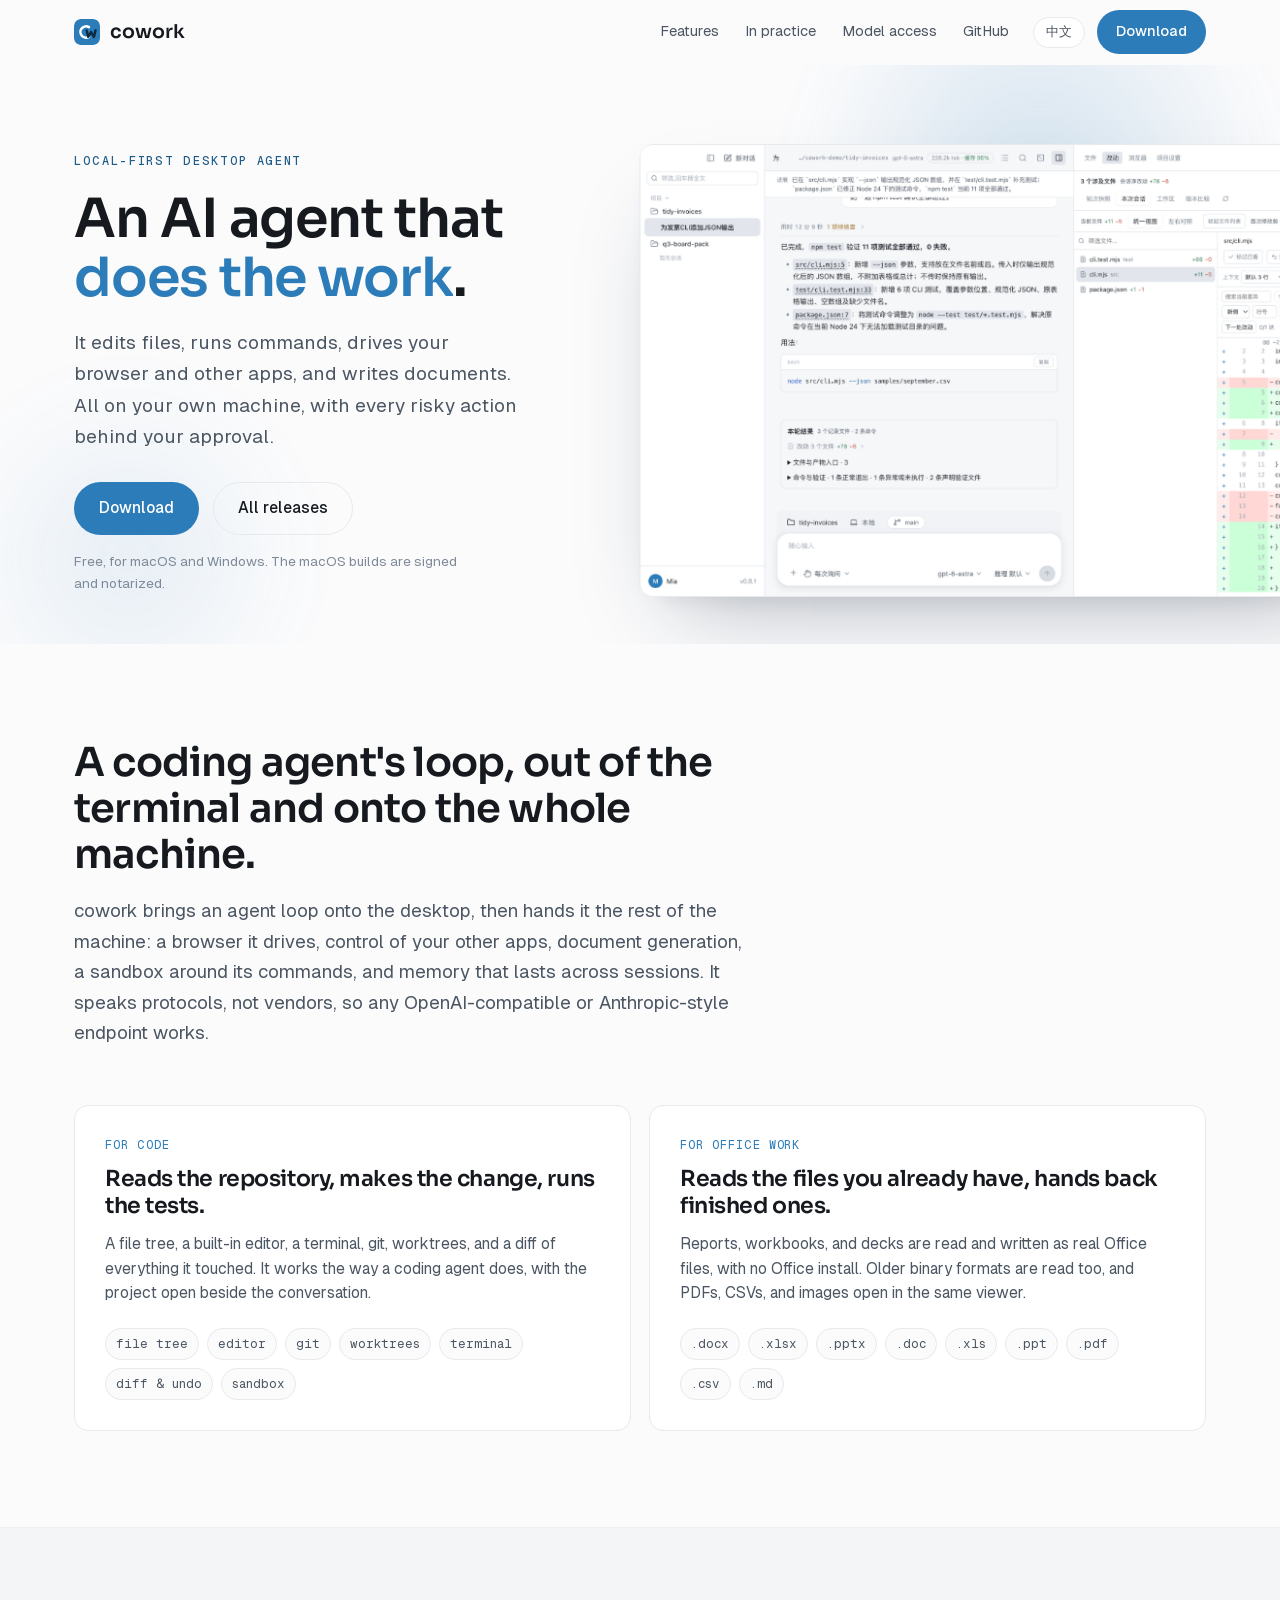
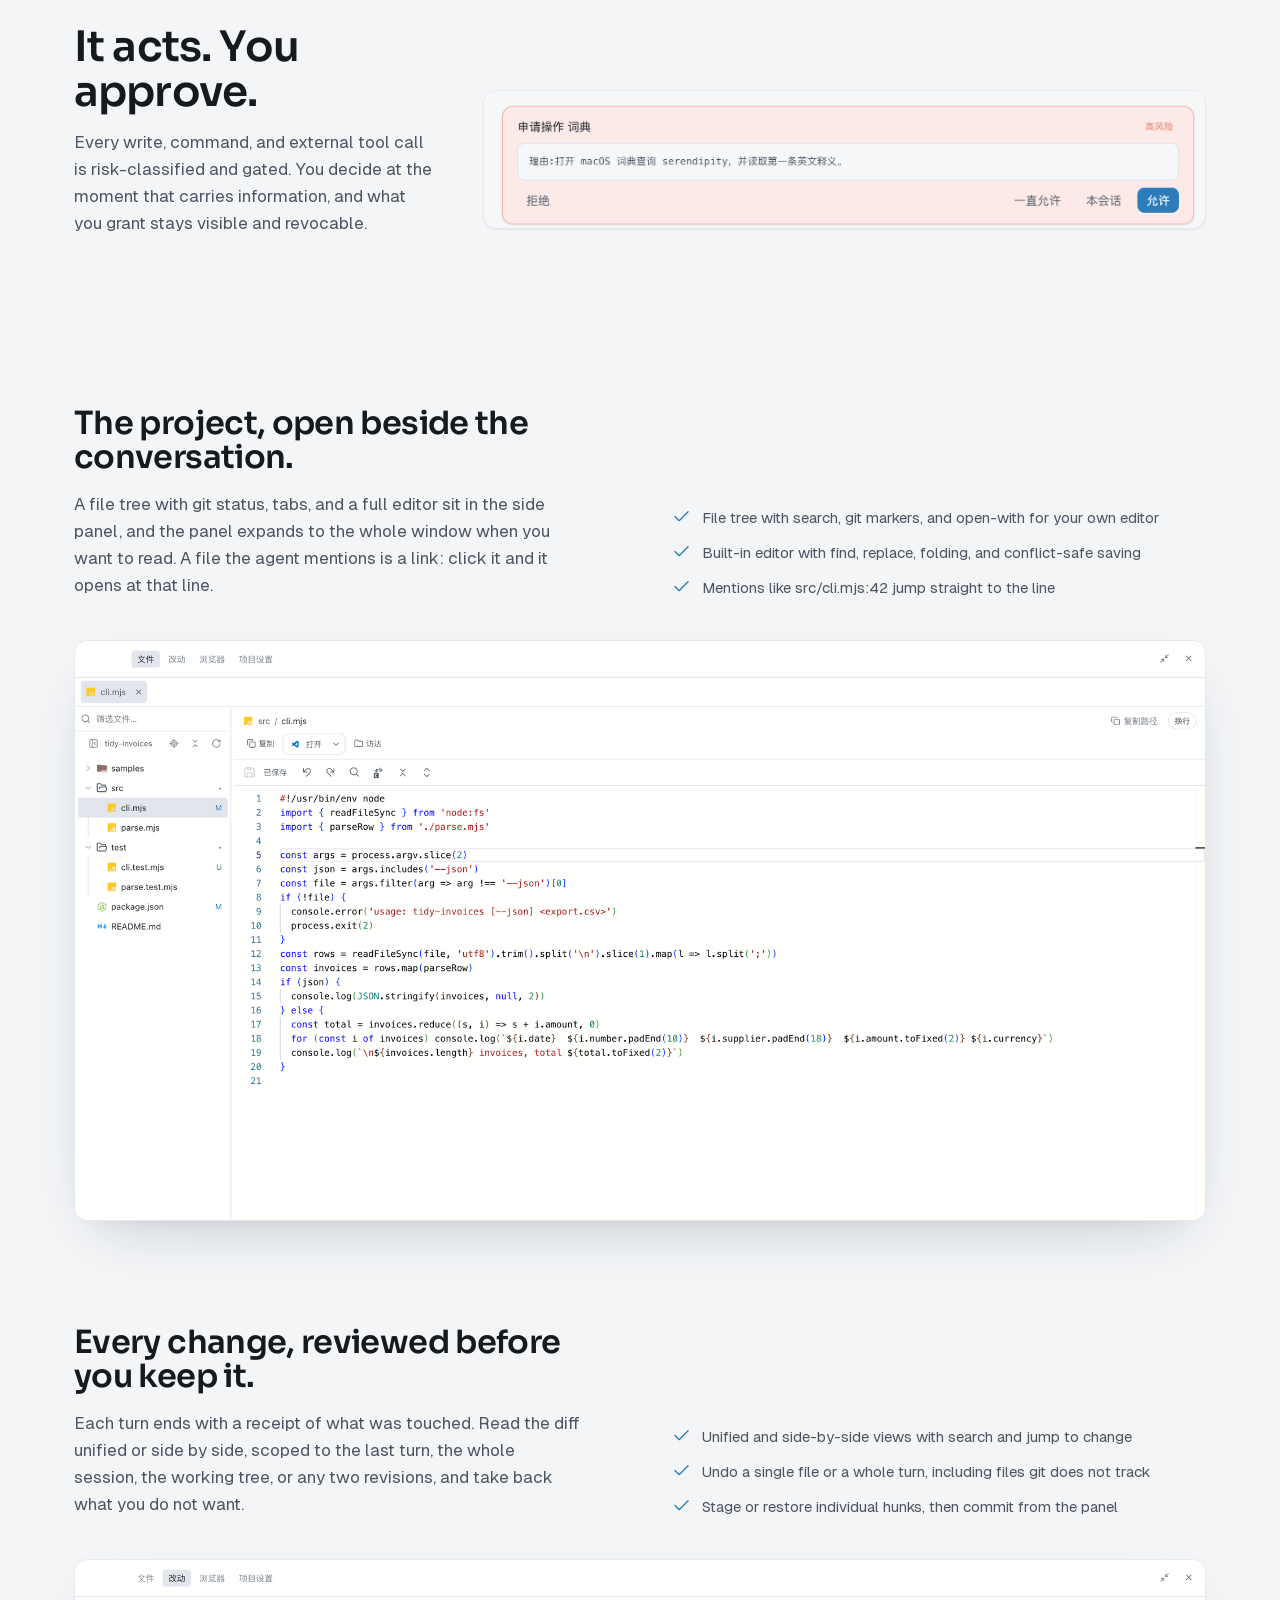
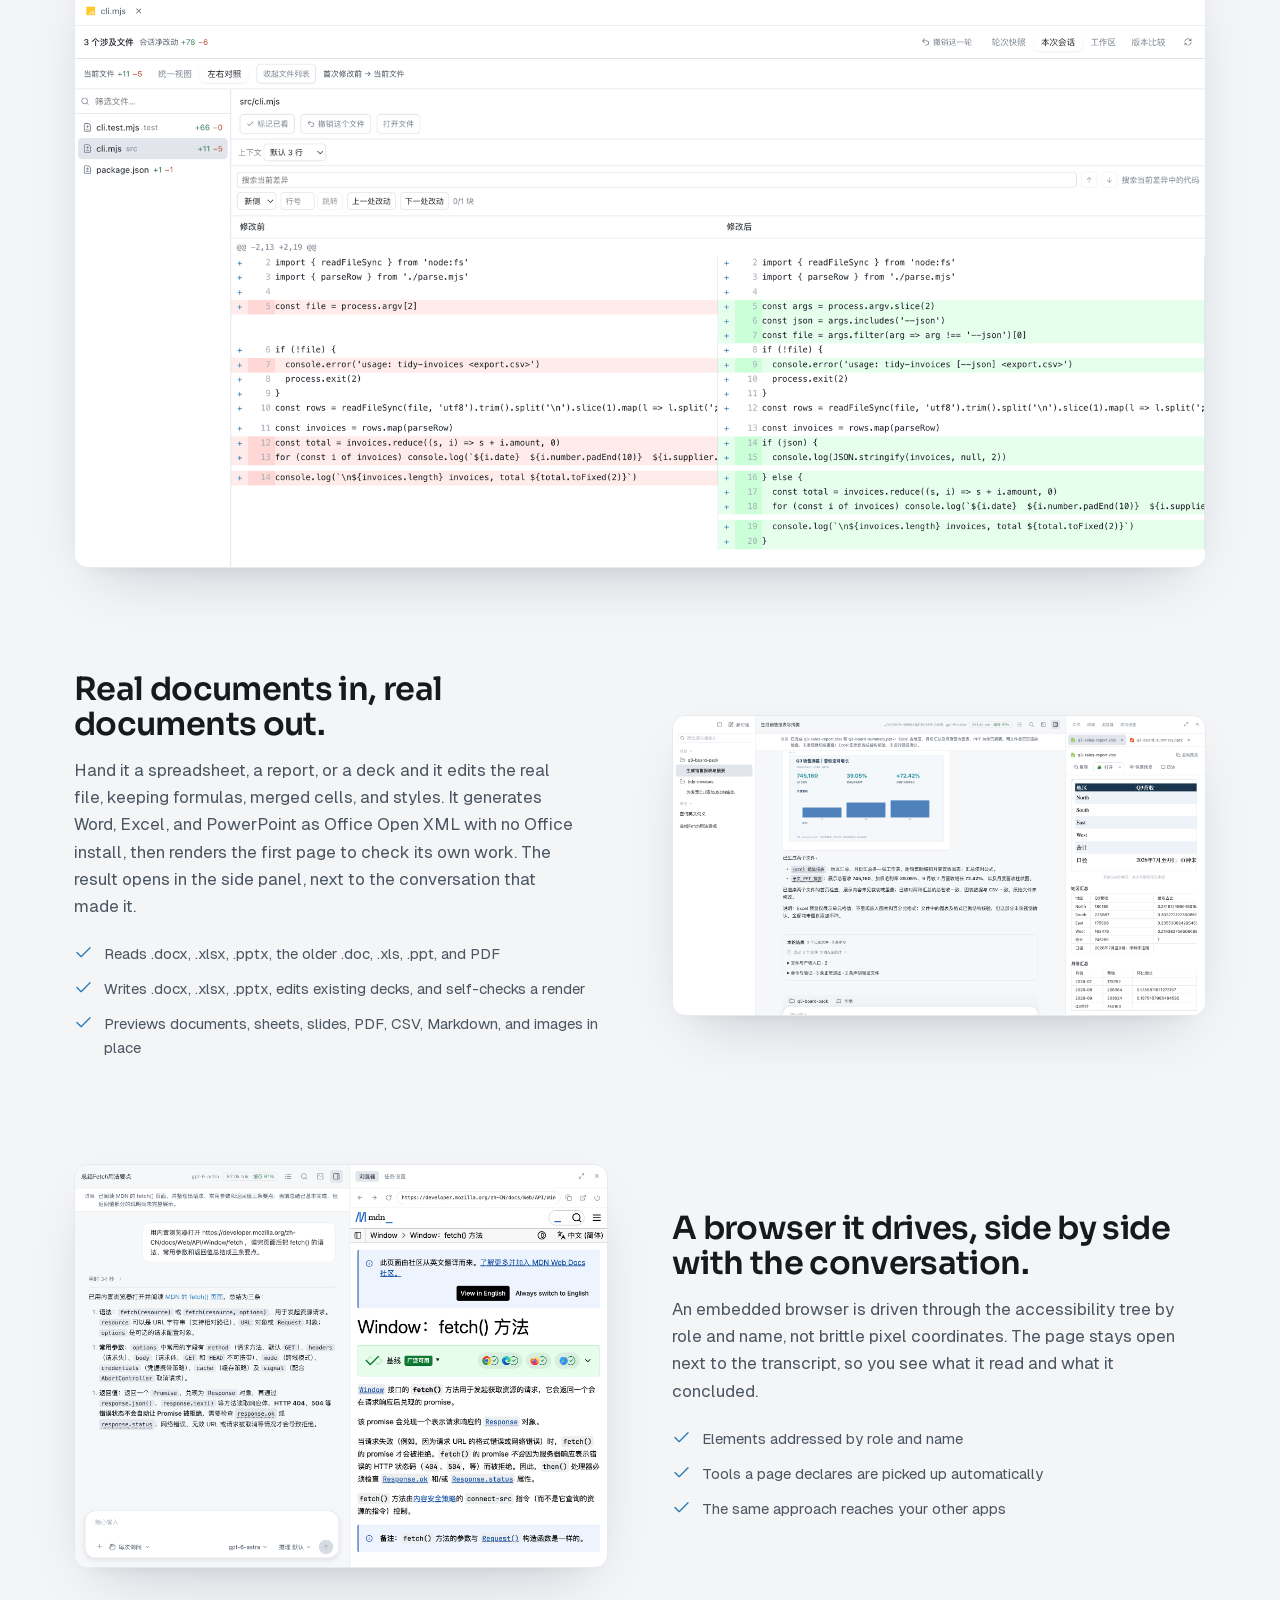
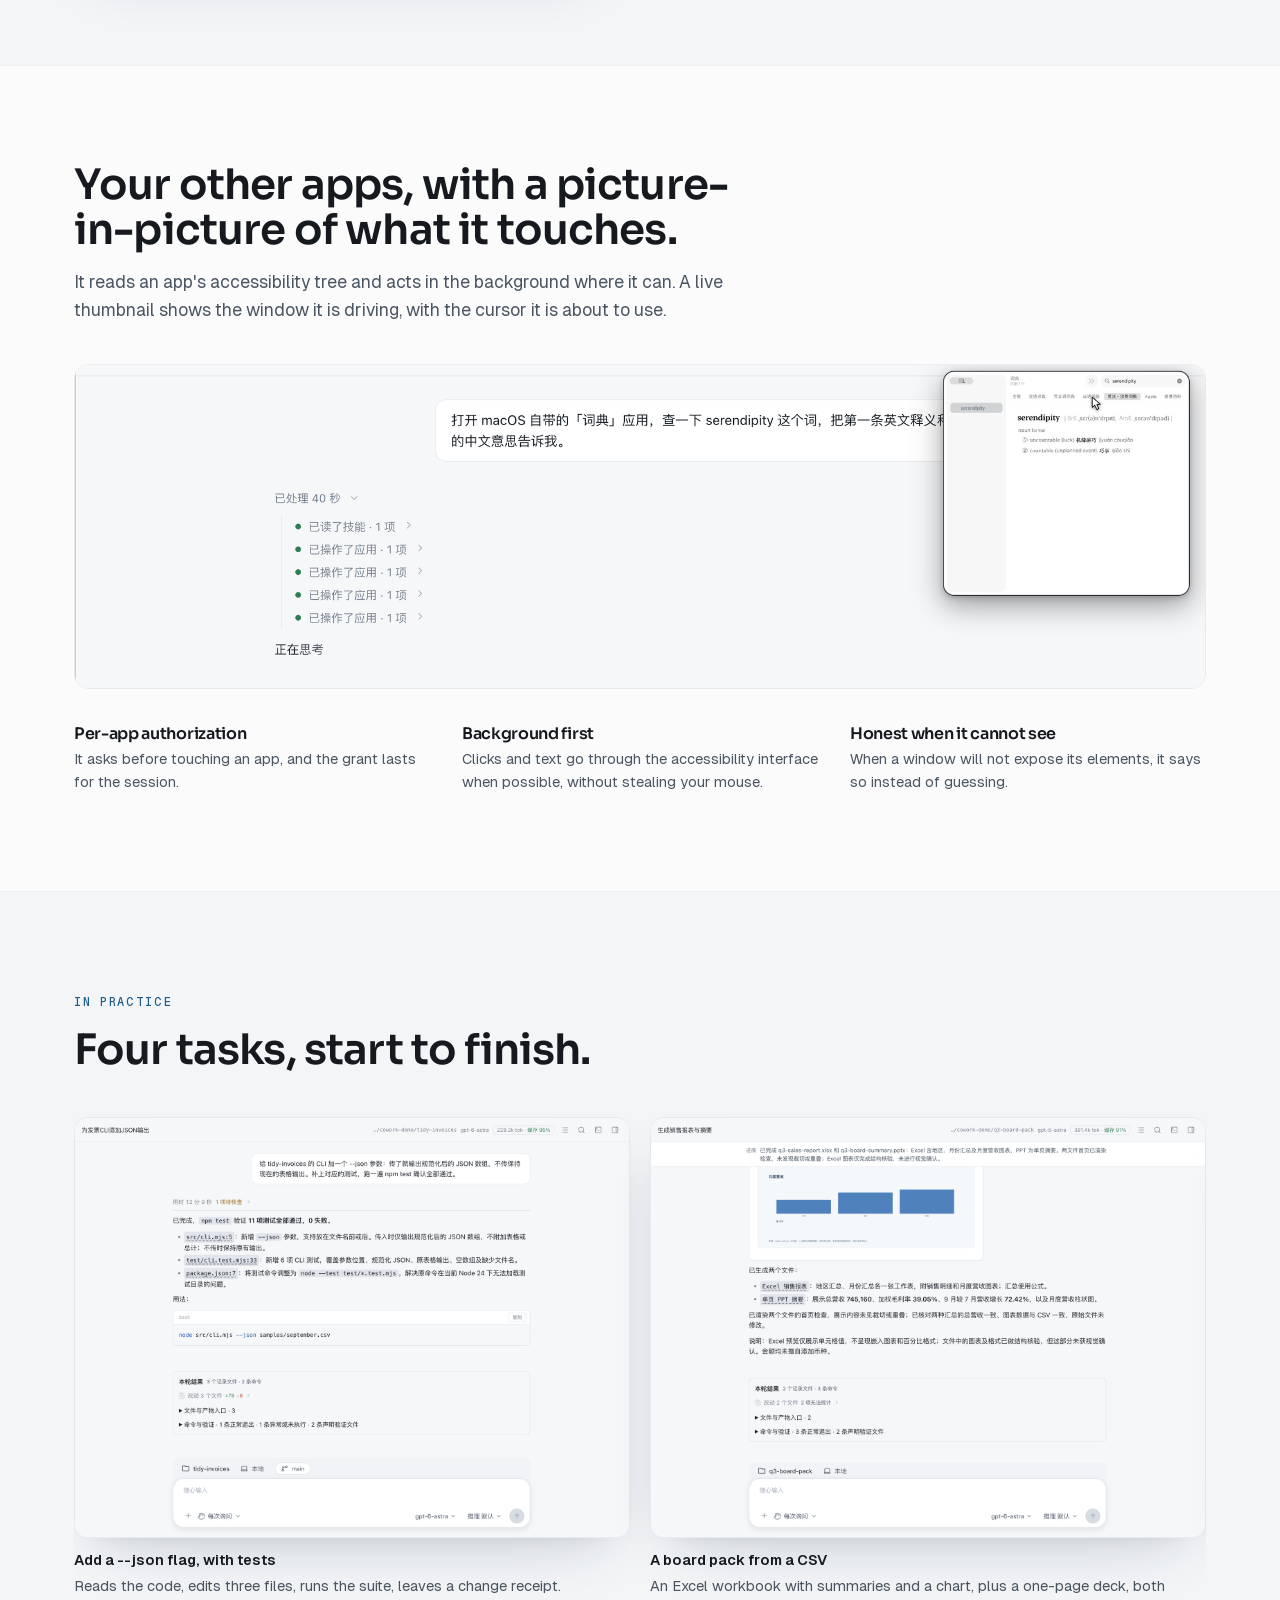
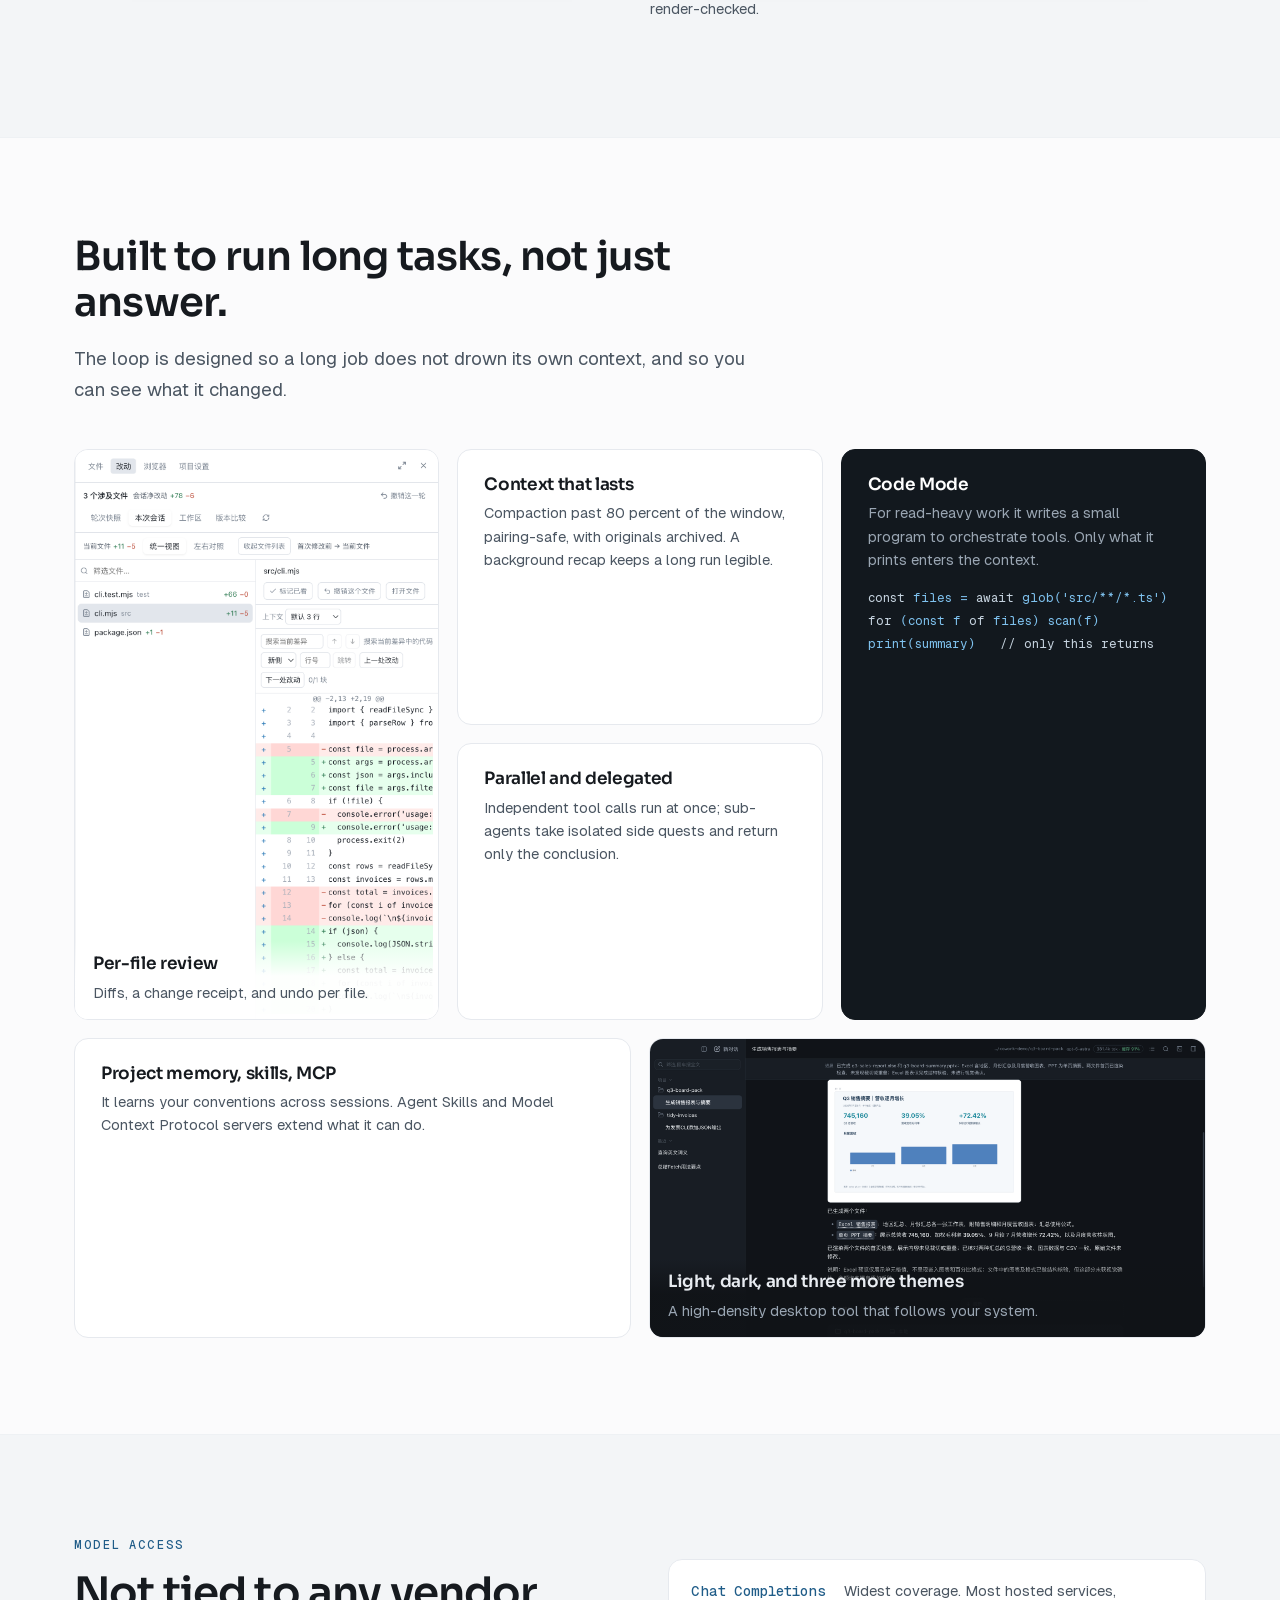
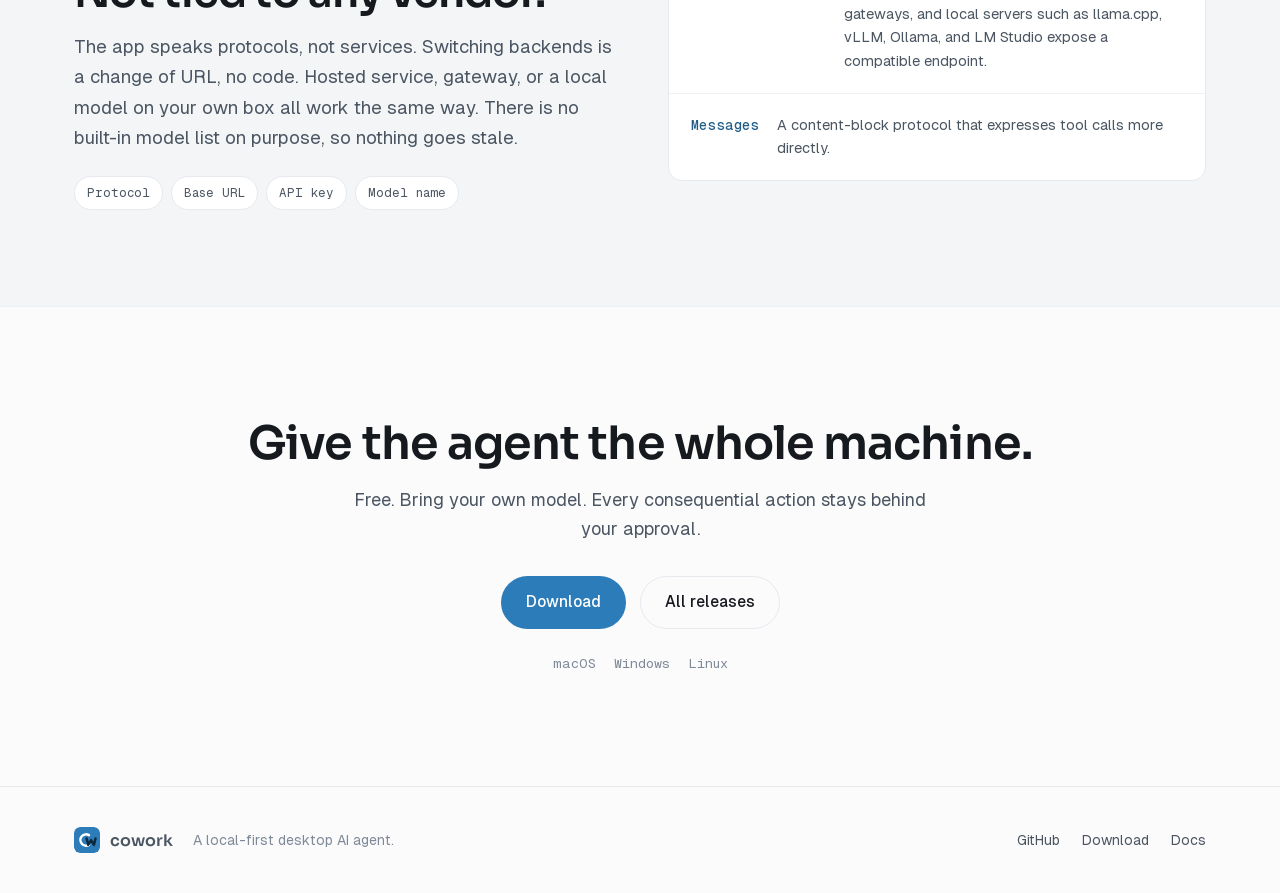
==== docs/index.html @ d9c5a430 "Add a download page that picks the right installer The page detects the visitor's system and chip, o" ====
<!doctype html>
<html lang="en">
<head>
<meta charset="utf-8" />
<meta name="viewport" content="width=device-width, initial-scale=1" />
<meta name="color-scheme" content="light" />
<title>cowork: an AI agent that does the work</title>
<meta name="description" content="A local-first desktop AI agent. It edits files, runs commands, drives your browser and other apps, and writes documents, on your own machine, with every risky action behind your approval." />
<link rel="icon" href="data:image/svg+xml,%3Csvg xmlns='http://www.w3.org/2000/svg' viewBox='0 0 128 128'%3E%3Crect width='128' height='128' rx='28' fill='%232b7cb8'/%3E%3Cpath d='M74 40 A28 28 0 1 0 74 88' fill='none' stroke='%23fff' stroke-width='12' stroke-linecap='round'/%3E%3Cpath d='M62 56 L70 88 L84 64 L98 88 L106 56' fill='none' stroke='%230b2a3f' stroke-width='12' stroke-linecap='round' stroke-linejoin='round'/%3E%3C/svg%3E" />

<style>
  @font-face { font-family:'Sora'; src:url('fonts/sora-latin.woff2') format('woff2'); font-weight:100 800; font-display:swap; }
  @font-face { font-family:'Geist'; src:url('fonts/geist-variable.woff2') format('woff2'); font-weight:100 900; font-display:swap; }
  @font-face { font-family:'Geist Mono'; src:url('fonts/geist-mono-variable.woff2') format('woff2'); font-weight:100 900; font-display:swap; }

  :root{
    --bg:#fbfbfc; --bg-soft:#f3f5f7; --surface:#ffffff;
    --ink:#161a1f; --ink-2:#4b5662; --ink-3:#7f8a98;
    --line:#e6e9ee; --line-2:#eef1f4;
    --accent:#2b7cb8; --accent-ink:#1f5c88; --accent-soft:#eaf2f9; --accent-line:#c7ddef;
    --radius:14px; --radius-pill:999px;
    --shadow-sm:0 1px 2px rgba(22,26,31,.05), 0 1px 1px rgba(22,26,31,.04);
    --shadow:0 24px 60px -28px rgba(22,40,63,.26), 0 8px 24px -16px rgba(22,26,31,.12);
    --shadow-lift:0 44px 90px -40px rgba(22,40,63,.34), 0 12px 30px -18px rgba(22,26,31,.14);
    --maxw:1180px;
    --sans:'Geist',system-ui,-apple-system,'Segoe UI',Roboto,sans-serif;
    --display:'Sora',var(--sans);
    --mono:'Geist Mono',ui-monospace,SFMono-Regular,Menlo,monospace;
  }
  *{box-sizing:border-box}
  html{scroll-behavior:smooth; overflow-x:hidden; overflow-x:clip}
  body{margin:0; background:var(--bg); color:var(--ink); font-family:var(--sans); font-size:16px; line-height:1.6; -webkit-font-smoothing:antialiased; overflow-x:hidden; overflow-x:clip}
  a{color:inherit; text-decoration:none}
  h1,h2,h3,h4{font-family:var(--display); font-weight:600; letter-spacing:-.02em; line-height:1.08; margin:0}
  p{margin:0}
  img{display:block; max-width:100%; height:auto}
  .wrap{max-width:var(--maxw); margin:0 auto; padding:0 24px}
  .kicker{font-family:var(--mono); font-size:12px; letter-spacing:.14em; text-transform:uppercase; color:var(--accent-ink); font-weight:500}
  .lede{color:var(--ink-2); font-size:18.5px; line-height:1.65; max-width:58ch}
  .h2{font-size:clamp(28px,3.6vw,42px)}
  .h3{font-size:clamp(24px,2.8vw,32px)}

  /* nav */
  header{position:sticky; top:0; z-index:50; background:rgba(251,251,252,.84); backdrop-filter:saturate(180%) blur(14px); border-bottom:1px solid transparent; transition:border-color .3s}
  header.stuck{border-color:var(--line)}
  .nav{display:flex; align-items:center; gap:24px; height:64px}
  .brand{display:flex; align-items:center; gap:10px; font-family:var(--display); font-weight:600; font-size:19px}
  .brand svg{width:26px; height:26px; border-radius:7px; display:block}
  .nav-links{display:flex; align-items:center; gap:26px; margin-left:auto}
  .nav-links a{color:var(--ink-2); font-size:14.5px; transition:color .2s}
  .nav-links a:hover{color:var(--ink)}
  .btn{display:inline-flex; align-items:center; justify-content:center; gap:8px; font-weight:500; font-size:14.5px; border-radius:var(--radius-pill); padding:9px 18px; border:1px solid transparent; cursor:pointer; transition:transform .12s ease, background .2s, border-color .2s; white-space:nowrap}
  .btn:active{transform:translateY(1px)}
  .btn-primary{background:var(--accent); color:#fff}
  .btn-primary:hover{background:var(--accent-ink)}
  .btn-ghost{background:transparent; color:var(--ink); border-color:var(--line)}
  .btn-ghost:hover{border-color:var(--ink-3); background:var(--surface)}
  .btn-lg{padding:13px 24px; font-size:15.5px}
  .lang{font-family:var(--mono); font-size:12.5px; color:var(--ink-2); border:1px solid var(--line); background:var(--surface); border-radius:var(--radius-pill); padding:6px 12px; cursor:pointer; transition:border-color .2s, color .2s}
  .lang:hover{border-color:var(--ink-3); color:var(--ink)}
  .nav-cta{display:flex; align-items:center; gap:12px}

  /* hero: copy left, product window bleeding off the right edge */
  .hero{position:relative; padding:72px 0 40px; overflow:hidden}
  .hero-grid{display:grid; grid-template-columns:minmax(0,5fr) minmax(0,7fr); gap:48px; align-items:center}
  .hero h1{font-size:clamp(36px,4.3vw,54px); margin-top:18px}
  .hero h1 em{font-style:normal; color:var(--accent)}
  .hero .lede{margin-top:20px; font-size:19px}
  .hero-actions{display:flex; flex-wrap:wrap; gap:14px; margin-top:30px}
  .hero-note{margin-top:16px; font-size:13.5px; color:var(--ink-3); max-width:44ch}
  .hero-media{position:relative; min-width:0}
  .hero-media .shot{width:118%; max-width:none; box-shadow:var(--shadow-lift)}
  .hero-glow{position:absolute; inset:-20% 0 auto auto; width:50%; height:130%; background:radial-gradient(55% 50% at 60% 30%, rgba(43,124,184,.13), transparent 70%); filter:blur(24px); pointer-events:none; z-index:0}
  .hero .wrap{position:relative; z-index:1}

  .shot{border-radius:var(--radius); background:var(--surface); border:1px solid var(--line); box-shadow:var(--shadow); overflow:hidden}
  .shot img{width:100%}

  section{position:relative}
  .band{padding:96px 0}
  .band-soft{background:var(--bg-soft); border-top:1px solid var(--line-2); border-bottom:1px solid var(--line-2)}

  /* statement: one focused message, stacked */
  .statement{max-width:62ch}
  .statement h2{font-size:clamp(26px,3.4vw,40px); line-height:1.15}
  .statement p{margin-top:18px}
  .duo{display:grid; grid-template-columns:repeat(2,minmax(0,1fr)); gap:18px; margin-top:56px}
  .duo-card{display:flex; flex-direction:column; background:var(--surface); border:1px solid var(--line); border-radius:var(--radius); padding:30px}
  .duo-card .eyebrow{font-family:var(--mono); font-size:12px; letter-spacing:.08em; text-transform:uppercase; color:var(--accent)}
  .duo-card h3{margin:10px 0 0; font-family:var(--display); font-weight:600; font-size:22px; line-height:1.25}
  .duo-card p{margin-top:12px; color:var(--ink-2); font-size:15.5px}
  .chips{display:flex; flex-wrap:wrap; gap:8px; margin-top:auto; padding-top:22px}
  .chip{font-family:var(--mono); font-size:12.5px; padding:5px 10px; border:1px solid var(--line); border-radius:999px; color:var(--ink-2); background:var(--bg)}
  @media (max-width:820px){ .duo{grid-template-columns:1fr} }

  /* approve band: copy + the real card image as a wide strip */
  .approve{display:grid; grid-template-columns:minmax(0,4fr) minmax(0,8fr); gap:48px; align-items:center}
  .approve p{margin-top:14px; color:var(--ink-2); font-size:17px; max-width:44ch}
  .tiers{display:flex; flex-wrap:wrap; gap:8px; margin-top:22px}
  .tier{font-family:var(--mono); font-size:12.5px; padding:7px 13px; border-radius:var(--radius-pill); border:1px solid var(--accent-line); background:var(--accent-soft); color:var(--accent-ink)}
  .tier.deny{border-color:var(--line); background:var(--surface); color:var(--ink-3)}
  .approve .shot{box-shadow:var(--shadow-sm)}

  /* feature split */
  .feat{display:grid; grid-template-columns:minmax(0,1fr) minmax(0,1fr); gap:64px; align-items:center}
  .feat + .feat{margin-top:104px}
  .feat.rev .feat-media{order:-1}
  .feat.wide{grid-template-columns:minmax(0,1fr); gap:40px}
  .feat-head{display:grid; grid-template-columns:minmax(0,1fr) minmax(0,1fr); gap:64px; align-items:end}
  .feat-head .mini{margin-top:0}
  @media (max-width:820px){ .feat-head{grid-template-columns:1fr; gap:24px} }
  .feat p{margin-top:16px; color:var(--ink-2); font-size:17px; max-width:46ch}
  .mini{list-style:none; padding:0; margin:22px 0 0; display:grid; gap:11px}
  .mini li{display:flex; gap:11px; align-items:flex-start; font-size:15px; color:var(--ink-2)}
  .mini svg{flex:none; width:19px; height:19px; color:var(--accent); margin-top:1px}

  /* computer control: wide strip */
  .cinema-head{max-width:60ch}
  .cinema-head p{margin-top:16px; color:var(--ink-2); font-size:17.5px}
  .cinema .shot{margin-top:40px; box-shadow:var(--shadow)}
  .cinema-notes{display:grid; grid-template-columns:repeat(3,minmax(0,1fr)); gap:32px; margin-top:36px}
  .cinema-notes h4{font-size:16px; font-family:var(--display); font-weight:600; margin-bottom:6px}
  .cinema-notes p{color:var(--ink-2); font-size:14.5px}

  /* gallery: horizontal scroll-snap of finished sessions */
  .gallery{margin-top:40px; display:grid; grid-auto-flow:column; grid-auto-columns:calc(50% - 10px); gap:20px; overflow-x:auto; scroll-snap-type:x mandatory; scroll-padding-left:0; padding:4px 0 20px; scrollbar-width:thin}
  .gallery figure{margin:0; scroll-snap-align:start; min-width:0}
  .gallery .shot{transition:transform .35s cubic-bezier(.16,1,.3,1), box-shadow .35s}
  .gallery figure:hover .shot{transform:translateY(-4px); box-shadow:var(--shadow-lift)}
  .gallery figcaption{margin-top:12px; font-size:14.5px; color:var(--ink-2)}
  .gallery figcaption b{display:block; color:var(--ink); font-weight:600; margin-bottom:2px}

  /* bento with real images in two cells */
  .bento{display:grid; grid-template-columns:repeat(6,minmax(0,1fr)); grid-auto-rows:minmax(150px,auto); gap:18px; margin-top:44px}
  .cell{background:var(--surface); border:1px solid var(--line); border-radius:var(--radius); padding:26px; transition:border-color .25s, transform .25s; min-width:0}
  .cell:hover{border-color:var(--accent-line); transform:translateY(-3px)}
  .cell h4{margin:0 0 8px; font-size:17px; font-family:var(--display); font-weight:600}
  .cell p{color:var(--ink-2); font-size:14.5px}
  .cell.img{padding:0; overflow:hidden; position:relative}
  .cell.img img{width:100%; height:100%; object-fit:cover; object-position:top}
  .cell.img .cap{position:absolute; left:0; right:0; bottom:0; padding:14px 18px; background:linear-gradient(180deg,rgba(255,255,255,0),rgba(255,255,255,.96) 45%)}
  .cell.img.dark .cap{background:linear-gradient(180deg,rgba(16,19,23,0),rgba(16,19,23,.94) 45%); color:#e8ecf1}
  .cell.img.dark .cap p{color:#9aa6b3}
  .cell.code{background:#12181e; border-color:#12181e; color:#e8ecf1}
  .cell.code h4{color:#fff} .cell.code p{color:#9aa6b3}
  .cell.code pre{font-family:var(--mono); font-size:12.5px; color:#7fc2ef; margin:14px 0 0; line-height:1.85; white-space:pre; overflow-x:auto}
  .cell.code pre b{color:#c6d3df; font-weight:400}
  .c-a{grid-column:span 2; grid-row:span 2} .c-b{grid-column:span 2} .c-c{grid-column:span 2; grid-row:span 2} .c-d{grid-column:span 2} .c-e{grid-column:span 3} .c-f{grid-column:span 3}
  .cell.img.c-f{height:300px}

  /* model access */
  .model-grid{display:grid; grid-template-columns:minmax(0,1fr) minmax(0,1fr); gap:56px; align-items:center}
  .proto{border:1px solid var(--line); border-radius:var(--radius); overflow:hidden; background:var(--surface)}
  .proto-row{display:grid; grid-template-columns:auto minmax(0,1fr); gap:18px; padding:20px 22px; align-items:baseline}
  .proto-row + .proto-row{border-top:1px solid var(--line-2)}
  .proto-row .name{font-family:var(--mono); font-size:14px; color:var(--accent-ink); font-weight:500}
  .proto-row .desc{color:var(--ink-2); font-size:14.5px}
  .fields{display:flex; flex-wrap:wrap; gap:8px; margin-top:22px}
  .field{font-family:var(--mono); font-size:12.5px; padding:6px 12px; border-radius:var(--radius-pill); border:1px solid var(--line); color:var(--ink-2); background:var(--surface)}

  /* cta + footer */
  .cta{padding:112px 0; text-align:center}
  .cta h2{font-size:clamp(30px,4vw,46px)}
  .cta p{margin:18px auto 0; color:var(--ink-2); font-size:18px; max-width:48ch}
  .cta-actions{display:flex; gap:14px; justify-content:center; margin-top:32px; flex-wrap:wrap}
  .plats{display:flex; gap:18px; justify-content:center; margin-top:24px; color:var(--ink-3); font-size:13.5px; font-family:var(--mono)}
  footer{border-top:1px solid var(--line); padding:40px 0; color:var(--ink-3); font-size:14px}
  .foot{display:flex; align-items:center; gap:20px; flex-wrap:wrap}
  .foot .brand{font-size:16px; color:var(--ink-2)}
  .foot-links{display:flex; gap:22px; margin-left:auto; flex-wrap:wrap}
  .foot-links a{color:var(--ink-2)} .foot-links a:hover{color:var(--ink)}

  /* motion: reveal on scroll (in-viewport items shown at first paint), staggered siblings, pops, wipes */
  .reveal{opacity:0; transform:translateY(28px) scale(.985); transition:opacity .9s cubic-bezier(.16,1,.3,1), transform .9s cubic-bezier(.16,1,.3,1), clip-path 1.1s cubic-bezier(.16,1,.3,1); transition-delay:var(--d,0s)}
  .reveal.in{opacity:1; transform:none}
  .reveal[data-d="1"]{--d:.08s} .reveal[data-d="2"]{--d:.16s} .reveal[data-d="3"]{--d:.24s}
  .reveal.from-right{transform:translateX(56px) scale(.97)}
  /* stagger items animate when an ancestor .reveal turns .in, so the observer only watches the group */
  .si{opacity:0; transform:translateY(28px) scale(.985); transition:opacity .9s cubic-bezier(.16,1,.3,1), transform .9s cubic-bezier(.16,1,.3,1); transition-delay:var(--d,0s)}
  .si.pop{transform:scale(.6)}
  .in .si{opacity:1; transform:none}
  .wipe{clip-path:inset(0 100% 0 0 round var(--radius)); transition:clip-path 1.2s cubic-bezier(.16,1,.3,1) .1s}
  .in .wipe{clip-path:inset(0 0 0 0 round var(--radius))}

  /* hero headline: words rise out of a mask */
  .hero h1 .w{display:inline-block; overflow:hidden; vertical-align:bottom; padding-bottom:.08em; margin-bottom:-.08em}
  .hero h1 .w > span{display:inline-block; transform:translateY(110%); transition:transform .8s cubic-bezier(.16,1,.3,1); transition-delay:var(--wd,0s)}
  .hero h1.words-in .w > span{transform:none}

  /* hero aurora: two slow blobs behind the product window */
  .hero-glow{inset:-30% -5% auto auto; width:60%; height:150%; background:radial-gradient(45% 45% at 60% 35%, rgba(43,124,184,.20), transparent 70%); animation:drift 16s ease-in-out infinite alternate}
  .hero-glow2{position:absolute; left:-10%; bottom:-30%; width:40%; height:90%; background:radial-gradient(50% 50% at 50% 50%, rgba(43,124,184,.10), transparent 70%); filter:blur(30px); pointer-events:none; z-index:0; animation:drift 22s ease-in-out infinite alternate-reverse}
  @keyframes drift{from{transform:translate3d(0,0,0) scale(1)} to{transform:translate3d(-6%,8%,0) scale(1.12)}}

  /* pointer tilt (hero window, gallery cards) and cursor spotlight (bento cells) */
  .tilt{transform:perspective(1400px) rotateX(var(--rx,0deg)) rotateY(var(--ry,0deg)) translateZ(0); transition:transform .5s cubic-bezier(.16,1,.3,1), box-shadow .5s; will-change:transform}
  .tilt.active{transition:transform .08s linear, box-shadow .5s}
  .cell{position:relative; isolation:isolate}
  .cell::before{content:''; position:absolute; inset:0; border-radius:inherit; background:radial-gradient(380px circle at var(--mx,50%) var(--my,50%), rgba(43,124,184,.14), transparent 60%); opacity:0; transition:opacity .35s; pointer-events:none; z-index:1}
  .cell:hover::before{opacity:1}
  .cell.code::before{background:radial-gradient(380px circle at var(--mx,50%) var(--my,50%), rgba(127,194,239,.16), transparent 60%)}
  .cell > *{position:relative; z-index:2}
  .cell.img::before{z-index:3}

  /* buttons: lift with a tinted shadow */
  .btn-primary:hover{transform:translateY(-1px); box-shadow:0 12px 26px -12px rgba(43,124,184,.6)}
  .btn-ghost:hover{transform:translateY(-1px)}
  header.stuck{box-shadow:0 8px 24px -20px rgba(22,40,63,.25)}

  /* scroll-linked motion: --p goes 0→1 as the element travels from the viewport bottom to its resting spot */
  [data-scrub]{--p:0; will-change:transform, opacity}
  .scrub-rise{transform:perspective(1200px) translateY(calc((1 - var(--p)) * 80px)) rotateX(calc((1 - var(--p)) * 12deg)) scale(calc(.9 + var(--p) * .1)); opacity:calc(.25 + var(--p) * .75); transform-origin:50% 100%}
  .scrub-left{transform:translateX(calc((1 - var(--p)) * -56px)); opacity:calc(.15 + var(--p) * .85)}
  .scrub-right{transform:translateX(calc((1 - var(--p)) * 56px)); opacity:calc(.15 + var(--p) * .85)}
  .scrub-up{transform:translateY(calc((1 - var(--p)) * 40px)); opacity:calc(.15 + var(--p) * .85)}

  /* reading progress */
  .progress{position:fixed; top:0; left:0; height:3px; width:100%; transform:scaleX(var(--sp,0)); transform-origin:left; background:var(--accent); z-index:60; pointer-events:none}


  @media (max-width:920px){
    .hero{padding:44px 0 20px}
    .hero-grid,.approve,.feat,.feat.rev,.model-grid{grid-template-columns:minmax(0,1fr); gap:32px}
    .feat.rev .feat-media{order:0}
    .hero-media .shot{width:100%}
    .band{padding:66px 0}
    .feat + .feat{margin-top:64px}
    .cinema-notes{grid-template-columns:minmax(0,1fr); gap:18px}
    .bento{grid-template-columns:repeat(2,minmax(0,1fr)); grid-auto-rows:auto}
    .c-a,.c-c{grid-row:auto}
    .cell.img{min-height:220px}
    .nav-links{display:none}
  }
  @media (max-width:520px){
    .wrap{padding:0 18px}
    .bento{grid-template-columns:minmax(0,1fr)}
    .c-a,.c-b,.c-c,.c-d,.c-e,.c-f{grid-column:span 1}
    .gallery{grid-auto-columns:88%}
  }
  @media (prefers-reduced-motion:reduce){
    .reveal,.reveal.from-right,.si,.si.pop{opacity:1; transform:none; transition:none}
    .wipe{clip-path:none}
    [data-scrub]{transform:none !important; opacity:1 !important}
    .progress{display:none}
    .hero h1 .w > span{transform:none; transition:none}
    .hero-glow,.hero-glow2{animation:none}
    .tilt{transform:none !important}
    .gallery .shot{transition:none}
    html{scroll-behavior:auto}
  }
</style>
</head>
<body>

<div class="progress" aria-hidden="true"></div>
<header id="hdr">
  <div class="wrap nav">
    <a class="brand" href="#top" aria-label="cowork">
      <svg viewBox="0 0 128 128" aria-hidden="true"><rect width="128" height="128" rx="28" fill="#2b7cb8"/><path d="M74 40 A28 28 0 1 0 74 88" fill="none" stroke="#fff" stroke-width="12" stroke-linecap="round"/><path d="M62 56 L70 88 L84 64 L98 88 L106 56" fill="none" stroke="#0b2a3f" stroke-width="12" stroke-linecap="round" stroke-linejoin="round"/></svg>
      cowork
    </a>
    <nav class="nav-links">
      <a href="#features" data-t="nav.features">Features</a>
      <a href="#work" data-t="nav.work">In practice</a>
      <a href="#model" data-t="nav.model">Model access</a>
      <a href="https://github.com/coworkagent/cowork-releases" target="_blank" rel="noopener">GitHub</a>
    </nav>
    <div class="nav-cta">
      <button class="lang" id="lang" type="button">中文</button>
      <a class="btn btn-primary" href="download/?auto=1" data-t="nav.download">Download</a>
    </div>
  </div>
</header>

<main id="top">

  <section class="hero">
    <div class="hero-glow"></div><div class="hero-glow2"></div>
    <div class="wrap hero-grid">
      <div>
        <span class="kicker reveal" data-t="hero.kicker">Local-first desktop agent</span>
        <h1 class="reveal" data-d="1" data-t="hero.title">An AI agent that <em>does the work</em>.</h1>
        <p class="lede reveal" data-d="2" data-t="hero.sub">It edits files, runs commands, drives your browser and other apps, and writes documents. All on your own machine, with every risky action behind your approval.</p>
        <div class="hero-actions reveal" data-d="3">
          <a class="btn btn-primary btn-lg" href="download/?auto=1" data-t="hero.cta1">Download</a>
          <a class="btn btn-ghost btn-lg" href="https://github.com/coworkagent/cowork-releases/releases" target="_blank" rel="noopener" data-t="hero.cta2">All releases</a>
        </div>
        <p class="hero-note reveal" data-d="3" data-t="hero.note">Free, for macOS and Windows. The macOS builds are signed and notarized.</p>
      </div>
      <div class="hero-media reveal from-right" data-d="2">
        <div class="shot tilt" data-tilt="2.5"><img src="assets/hero.png" width="2000" height="1250" alt="cowork after adding a --json flag to a command-line tool: the conversation on the left, the review panel with the diff on the right" /></div>
      </div>
    </div>
  </section>

  <section class="band">
    <div class="wrap">
      <div class="statement reveal">
        <h2 data-t="intro.title">A coding agent's loop, out of the terminal and onto the whole machine.</h2>
        <p class="lede" data-t="intro.body">cowork brings an agent loop onto the desktop, then hands it the rest of the machine: a browser it drives, control of your other apps, document generation, a sandbox around its commands, and memory that lasts across sessions. It speaks protocols, not vendors, so any OpenAI-compatible or Anthropic-style endpoint works.</p>
      </div>
      <div class="duo">
        <div class="duo-card reveal" data-d="1">
          <span class="eyebrow" data-t="duo.c.k">For code</span>
          <h3 data-t="duo.c.t">Reads the repository, makes the change, runs the tests.</h3>
          <p data-t="duo.c.b">A file tree, a built-in editor, a terminal, git, worktrees, and a diff of everything it touched. It works the way a coding agent does, with the project open beside the conversation.</p>
          <div class="chips"><span class="chip">file tree</span><span class="chip">editor</span><span class="chip">git</span><span class="chip">worktrees</span><span class="chip">terminal</span><span class="chip">diff &amp; undo</span><span class="chip">sandbox</span></div>
        </div>
        <div class="duo-card reveal" data-d="2">
          <span class="eyebrow" data-t="duo.o.k">For office work</span>
          <h3 data-t="duo.o.t">Reads the files you already have, hands back finished ones.</h3>
          <p data-t="duo.o.b">Reports, workbooks, and decks are read and written as real Office files, with no Office install. Older binary formats are read too, and PDFs, CSVs, and images open in the same viewer.</p>
          <div class="chips"><span class="chip">.docx</span><span class="chip">.xlsx</span><span class="chip">.pptx</span><span class="chip">.doc</span><span class="chip">.xls</span><span class="chip">.ppt</span><span class="chip">.pdf</span><span class="chip">.csv</span><span class="chip">.md</span></div>
        </div>
      </div>
    </div>
  </section>

  <section class="band band-soft" id="features">
    <div class="wrap">
      <div class="approve">
        <div class="scrub-left" data-scrub>
          <h2 class="h2" data-t="safe.title">It acts. You approve.</h2>
          <p data-t="safe.body">Every write, command, and external tool call is risk-classified and gated. You decide at the moment that carries information, and what you grant stays visible and revocable.</p>
          <div class="tiers" data-stagger="90">
            <span class="tier si pop" data-t="safe.t1">Allow</span>
            <span class="tier si pop" data-t="safe.t2">This session</span>
            <span class="tier si pop" data-t="safe.t3">Always</span>
            <span class="tier deny si pop" data-t="safe.t4">Deny</span>
          </div>
        </div>
        <div class="scrub-right" data-scrub>
          <div class="shot"><img src="assets/feat-approval.png" width="1600" height="330" alt="An approval card asking permission to operate the Dictionary app, with the agent's reason and Deny, Always, This session and Allow buttons" loading="lazy" /></div>
        </div>
      </div>

      <div class="feat wide" style="margin-top:110px">
        <div class="feat-head reveal">
          <div>
            <h3 class="h3" data-t="ff.title">The project, open beside the conversation.</h3>
            <p data-t="ff.body">A file tree with git status, tabs, and a full editor sit in the side panel, and the panel expands to the whole window when you want to read. A file the agent mentions is a link: click it and it opens at that line.</p>
          </div>
          <ul class="mini">
            <li data-i="check"><span data-t="ff.a">File tree with search, git markers, and open-with for your own editor</span></li>
            <li data-i="check"><span data-t="ff.b">Built-in editor with find, replace, folding, and conflict-safe saving</span></li>
            <li data-i="check"><span data-t="ff.c">Mentions like src/cli.mjs:42 jump straight to the line</span></li>
          </ul>
        </div>
        <div class="feat-media scrub-rise" data-scrub>
          <div class="shot"><img src="assets/feat-files.png" width="2000" height="1025" alt="The side panel expanded to the full window: a project file tree with git status markers on the left and a source file open in the built-in editor on the right" loading="lazy" /></div>
        </div>
      </div>

      <div class="feat wide">
        <div class="feat-head reveal">
          <div>
            <h3 class="h3" data-t="fd.title">Every change, reviewed before you keep it.</h3>
            <p data-t="fd.body">Each turn ends with a receipt of what was touched. Read the diff unified or side by side, scoped to the last turn, the whole session, the working tree, or any two revisions, and take back what you do not want.</p>
          </div>
          <ul class="mini">
            <li data-i="check"><span data-t="fd.a">Unified and side-by-side views with search and jump to change</span></li>
            <li data-i="check"><span data-t="fd.b">Undo a single file or a whole turn, including files git does not track</span></li>
            <li data-i="check"><span data-t="fd.c">Stage or restore individual hunks, then commit from the panel</span></li>
          </ul>
        </div>
        <div class="feat-media scrub-rise" data-scrub>
          <div class="shot"><img src="assets/feat-diff.png" width="2000" height="1075" alt="The review panel in side-by-side mode: three changed files with added and removed line counts, and the before and after of a command-line script with removed lines in red and added lines in green" loading="lazy" /></div>
        </div>
      </div>

      <div class="feat">
        <div class="scrub-left" data-scrub>
          <h3 class="h3" data-t="f1.title">Real documents in, real documents out.</h3>
          <p data-t="f1.body">Hand it a spreadsheet, a report, or a deck and it edits the real file, keeping formulas, merged cells, and styles. It generates Word, Excel, and PowerPoint as Office Open XML with no Office install, then renders the first page to check its own work. The result opens in the side panel, next to the conversation that made it.</p>
          <ul class="mini">
            <li data-i="check"><span data-t="f1.a">Reads .docx, .xlsx, .pptx, the older .doc, .xls, .ppt, and PDF</span></li>
            <li data-i="check"><span data-t="f1.b">Writes .docx, .xlsx, .pptx, edits existing decks, and self-checks a render</span></li>
            <li data-i="check"><span data-t="f1.c">Previews documents, sheets, slides, PDF, CSV, Markdown, and images in place</span></li>
          </ul>
        </div>
        <div class="feat-media scrub-rise" data-scrub>
          <div class="shot"><img src="assets/feat-office.png" width="2000" height="1125" alt="A finished board pack: the rendered summary slide in the conversation, and the generated Excel workbook open in the viewer with its regional and monthly summary sheets" loading="lazy" /></div>
        </div>
      </div>

      <div class="feat rev">
        <div class="scrub-right" data-scrub>
          <h3 class="h3" data-t="f3.title">A browser it drives, side by side with the conversation.</h3>
          <p data-t="f3.body">An embedded browser is driven through the accessibility tree by role and name, not brittle pixel coordinates. The page stays open next to the transcript, so you see what it read and what it concluded.</p>
          <ul class="mini">
            <li data-i="check"><span data-t="f3.a">Elements addressed by role and name</span></li>
            <li data-i="check"><span data-t="f3.b">Tools a page declares are picked up automatically</span></li>
            <li data-i="check"><span data-t="f3.c">The same approach reaches your other apps</span></li>
          </ul>
        </div>
        <div class="feat-media scrub-rise" data-scrub>
          <div class="shot"><img src="assets/feat-browser.png" width="2000" height="1513" alt="cowork with the embedded browser open on an MDN reference page while the conversation shows a three-point summary of it" loading="lazy" /></div>
        </div>
      </div>
    </div>
  </section>

  <section class="band cinema">
    <div class="wrap">
      <div class="cinema-head reveal">
        <h2 class="h2" data-t="pc.title">Your other apps, with a picture-in-picture of what it touches.</h2>
        <p data-t="pc.body">It reads an app's accessibility tree and acts in the background where it can. A live thumbnail shows the window it is driving, with the cursor it is about to use.</p>
      </div>
      <div class="reveal" data-d="1"><div class="shot wipe"><img src="assets/feat-computer.png" width="2000" height="571" alt="The agent driving the macOS Dictionary app: the timeline lists each step and a picture-in-picture thumbnail shows the Dictionary window with the looked-up word" loading="lazy" /></div></div>
      <div class="cinema-notes reveal" data-stagger="110">
        <div class="si"><h4 data-t="pc.a.t">Per-app authorization</h4><p data-t="pc.a.b">It asks before touching an app, and the grant lasts for the session.</p></div>
        <div class="si"><h4 data-t="pc.b.t">Background first</h4><p data-t="pc.b.b">Clicks and text go through the accessibility interface when possible, without stealing your mouse.</p></div>
        <div class="si"><h4 data-t="pc.c.t">Honest when it cannot see</h4><p data-t="pc.c.b">When a window will not expose its elements, it says so instead of guessing.</p></div>
      </div>
    </div>
  </section>

  <section class="band band-soft" id="work">
    <div class="wrap">
      <span class="kicker reveal" data-t="work.kicker">In practice</span>
      <h2 class="h2 reveal" style="margin-top:14px" data-t="work.title">Four tasks, start to finish.</h2>
    <div class="gallery reveal" data-stagger="120">
      <figure class="si"><div class="shot tilt" data-tilt="4"><img src="assets/task-code.png" width="1600" height="1205" alt="A finished coding task: the agent added a --json flag, wrote six tests and reports that eleven tests pass" loading="lazy" /></div><figcaption><b data-t="g1.t">Add a --json flag, with tests</b><span data-t="g1.b">Reads the code, edits three files, runs the suite, leaves a change receipt.</span></figcaption></figure>
      <figure class="si"><div class="shot tilt" data-tilt="4"><img src="assets/task-docs.png" width="1600" height="1205" alt="A finished document task: an Excel report and a one-page summary deck, with the rendered slide shown in the conversation" loading="lazy" /></div><figcaption><b data-t="g2.t">A board pack from a CSV</b><span data-t="g2.b">An Excel workbook with summaries and a chart, plus a one-page deck, both render-checked.</span></figcaption></figure>
      <figure class="si"><div class="shot tilt" data-tilt="4"><img src="assets/task-browser.png" width="1600" height="1205" alt="A finished browser task: a three-point summary of a web reference page" loading="lazy" /></div><figcaption><b data-t="g3.t">Read a reference page</b><span data-t="g3.b">Opens the page in the embedded browser and returns three precise points.</span></figcaption></figure>
      <figure class="si"><div class="shot tilt" data-tilt="4"><img src="assets/task-computer.png" width="1600" height="1205" alt="A finished computer-control task: the definition looked up in the Dictionary app" loading="lazy" /></div><figcaption><b data-t="g4.t">Look a word up in Dictionary</b><span data-t="g4.b">Launches the app, types the word, reads the entry back.</span></figcaption></figure>
    </div>
    </div>
  </section>

  <section class="band">
    <div class="wrap">
      <div class="statement reveal">
        <h2 class="h2" data-t="loop.title">Built to run long tasks, not just answer.</h2>
        <p class="lede" data-t="loop.sub">The loop is designed so a long job does not drown its own context, and so you can see what it changed.</p>
      </div>
      <div class="bento reveal" data-stagger="80">
        <div class="cell img c-a si"><img src="assets/feat-review.png" width="1150" height="1800" alt="The review panel listing three changed files with a unified diff of the CLI source" loading="lazy" /><div class="cap"><h4 data-t="b1.t">Per-file review</h4><p data-t="b1.b">Diffs, a change receipt, and undo per file.</p></div></div>
        <div class="cell c-b si"><h4 data-t="b2.t">Context that lasts</h4><p data-t="b2.b">Compaction past 80 percent of the window, pairing-safe, with originals archived. A background recap keeps a long run legible.</p></div>
        <div class="cell code c-c si"><h4 data-t="b3.t">Code Mode</h4><p data-t="b3.b">For read-heavy work it writes a small program to orchestrate tools. Only what it prints enters the context.</p><pre><b>const</b> files = <b>await</b> glob('src/**/*.ts')
<b>for</b> (const f <b>of</b> files) scan(f)
print(summary)   <b>// only this returns</b></pre></div>
        <div class="cell c-d si"><h4 data-t="b4.t">Parallel and delegated</h4><p data-t="b4.b">Independent tool calls run at once; sub-agents take isolated side quests and return only the conclusion.</p></div>
        <div class="cell c-e si"><h4 data-t="b5.t">Project memory, skills, MCP</h4><p data-t="b5.b">It learns your conventions across sessions. Agent Skills and Model Context Protocol servers extend what it can do.</p></div>
        <div class="cell img dark c-f si"><img src="assets/feat-dark.png" width="2000" height="1250" alt="The same document session in the dark theme" loading="lazy" /><div class="cap"><h4 data-t="b6.t">Light, dark, and three more themes</h4><p data-t="b6.b">A high-density desktop tool that follows your system.</p></div></div>
      </div>
    </div>
  </section>

  <section class="band band-soft" id="model">
    <div class="wrap model-grid">
      <div class="reveal">
        <span class="kicker" data-t="model.k">Model access</span>
        <h2 class="h2" style="margin-top:14px" data-t="model.title">Not tied to any vendor.</h2>
        <p class="lede" style="margin-top:16px" data-t="model.body">The app speaks protocols, not services. Switching backends is a change of URL, no code. Hosted service, gateway, or a local model on your own box all work the same way. There is no built-in model list on purpose, so nothing goes stale.</p>
        <div class="fields">
          <span class="field" data-t="model.f1">Protocol</span>
          <span class="field" data-t="model.f2">Base URL</span>
          <span class="field" data-t="model.f3">API key</span>
          <span class="field" data-t="model.f4">Model name</span>
        </div>
      </div>
      <div class="proto scrub-rise" data-scrub>
        <div class="proto-row"><span class="name">Chat Completions</span><span class="desc" data-t="model.p1">Widest coverage. Most hosted services, gateways, and local servers such as llama.cpp, vLLM, Ollama, and LM Studio expose a compatible endpoint.</span></div>
        <div class="proto-row"><span class="name">Messages</span><span class="desc" data-t="model.p2">A content-block protocol that expresses tool calls more directly.</span></div>
      </div>
    </div>
  </section>

  <section class="cta">
    <div class="wrap reveal">
      <h2 data-t="cta.title">Give the agent the whole machine.</h2>
      <p data-t="cta.sub">Free. Bring your own model. Every consequential action stays behind your approval.</p>
      <div class="cta-actions">
        <a class="btn btn-primary btn-lg" href="download/?auto=1" data-t="cta.dl">Download</a>
        <a class="btn btn-ghost btn-lg" href="https://github.com/coworkagent/cowork-releases/releases" target="_blank" rel="noopener" data-t="cta.src">All releases</a>
      </div>
      <div class="plats"><span>macOS</span><span>Windows</span><span>Linux</span></div>
    </div>
  </section>
</main>

<footer>
  <div class="wrap foot">
    <span class="brand"><svg viewBox="0 0 128 128" width="20" height="20" aria-hidden="true" style="border-radius:6px"><rect width="128" height="128" rx="28" fill="#2b7cb8"/><path d="M74 40 A28 28 0 1 0 74 88" fill="none" stroke="#fff" stroke-width="12" stroke-linecap="round"/><path d="M62 56 L70 88 L84 64 L98 88 L106 56" fill="none" stroke="#0b2a3f" stroke-width="12" stroke-linecap="round" stroke-linejoin="round"/></svg>cowork</span>
    <span data-t="foot.tag" style="color:var(--ink-3)">A local-first desktop AI agent.</span>
    <div class="foot-links">
      <a href="https://github.com/coworkagent/cowork-releases" target="_blank" rel="noopener">GitHub</a>
      <a href="download/" data-t="foot.dl">Download</a>
      <a href="https://github.com/coworkagent/cowork-releases#readme" target="_blank" rel="noopener" data-t="foot.docs">Docs</a>
    </div>
  </div>
</footer>

<script>
(function(){
  var CHECK = '<svg viewBox="0 0 256 256" fill="none" stroke="currentColor" stroke-width="18" stroke-linecap="round" stroke-linejoin="round"><path d="M40 128l56 56 120-120"/></svg>';
  document.querySelectorAll('[data-i="check"]').forEach(function(el){ el.insertAdjacentHTML('afterbegin', CHECK); });

  var T = {
    'nav.features':['Features','功能'],'nav.work':['In practice','实战'],'nav.model':['Model access','模型接入'],'nav.download':['Download','下载'],
    'hero.kicker':['Local-first desktop agent','本地优先的桌面代理'],
    'hero.title':['An AI agent that <em>does the work</em>.','会动手的<br><em>桌面 AI 代理</em>。'],
    'hero.sub':['It edits files, runs commands, drives your browser and other apps, and writes documents. All on your own machine, with every risky action behind your approval.','读写文件、执行命令、驱动浏览器和其他应用、产出文档。全部在你自己的机器上，每一步有风险的操作都要经过你批准。'],
    'hero.cta1':['Download','下载'],'hero.cta2':['All releases','全部版本'],
    'hero.note':['Free, for macOS and Windows. The macOS builds are signed and notarized.','免费，支持 macOS 与 Windows。macOS 版本已签名并公证。'],
    'intro.title':["A coding agent's loop, out of the terminal and onto the whole machine.",'把编码代理的循环搬出终端，交给整台电脑。'],
    'intro.body':['cowork brings an agent loop onto the desktop, then hands it the rest of the machine: a browser it drives, control of your other apps, document generation, a sandbox around its commands, and memory that lasts across sessions. It speaks protocols, not vendors, so any OpenAI-compatible or Anthropic-style endpoint works.','cowork 把代理循环带到桌面，再把整台机器交给它：一个它能驱动的浏览器、对其他应用的控制、文档生成、命令沙箱，以及跨会话的长期记忆。它讲的是协议而非厂商，任何 OpenAI 兼容或 Anthropic 风格的接口都能接。'],
    'safe.title':['It acts. You approve.','它动手，你批准。'],
    'safe.body':['Every write, command, and external tool call is risk-classified and gated. You decide at the moment that carries information, and what you grant stays visible and revocable.','每一次写入、命令和外部工具调用都按风险分级并拦下等你放行。你在真正有信息量的那一刻决定，授予的权限始终可见、可撤销。'],
    'safe.t1':['Allow','允许'],'safe.t2':['This session','本次会话'],'safe.t3':['Always','始终'],'safe.t4':['Deny','拒绝'],
    'duo.c.k':['For code','写代码'],'duo.c.t':['Reads the repository, makes the change, runs the tests.','读懂仓库，动手修改，跑完测试。'],
    'duo.c.b':['A file tree, a built-in editor, a terminal, git, worktrees, and a diff of everything it touched. It works the way a coding agent does, with the project open beside the conversation.','文件树、内置编辑器、终端、git、worktree，加上它改过的每一处 diff。像编码 Agent 一样工作，项目就开在对话旁边。'],
    'duo.o.k':['For office work','做办公'],'duo.o.t':['Reads the files you already have, hands back finished ones.','读你手上已有的文件，交回做好的成品。'],
    'duo.o.b':['Reports, workbooks, and decks are read and written as real Office files, with no Office install. Older binary formats are read too, and PDFs, CSVs, and images open in the same viewer.','报告、表格、演示文稿都按真正的 Office 文件读写，不需要安装 Office。旧版二进制格式也能读，PDF、CSV、图片在同一个查看器里打开。'],
    'ff.title':['The project, open beside the conversation.','项目，就开在对话旁边。'],
    'ff.body':['A file tree with git status, tabs, and a full editor sit in the side panel, and the panel expands to the whole window when you want to read. A file the agent mentions is a link: click it and it opens at that line.','带 git 状态的文件树、标签页和完整的编辑器都在侧边面板里，想专心看的时候面板可以放大到整个窗口。Agent 提到的文件就是链接：点一下，直接打开并跳到那一行。'],
    'ff.a':['File tree with search, git markers, and open-with for your own editor','文件树：搜索、git 标记，也能用你自己的编辑器打开'],
    'ff.b':['Built-in editor with find, replace, folding, and conflict-safe saving','内置编辑器：查找、替换、折叠，保存时防冲突'],
    'ff.c':['Mentions like src/cli.mjs:42 jump straight to the line','像 src/cli.mjs:42 这样的引用，点击直达对应行'],
    'fd.title':['Every change, reviewed before you keep it.','每一处改动，先审阅再保留。'],
    'fd.body':['Each turn ends with a receipt of what was touched. Read the diff unified or side by side, scoped to the last turn, the whole session, the working tree, or any two revisions, and take back what you do not want.','每一轮结束都有一份改动回执。diff 可以统一视图或左右对照，范围可选上一轮、整个会话、工作区，或任意两个版本；不想要的随时撤回。'],
    'fd.a':['Unified and side-by-side views with search and jump to change','统一视图与左右对照，支持搜索和逐处跳转'],
    'fd.b':['Undo a single file or a whole turn, including files git does not track','撤销单个文件或一整轮，git 没跟踪的文件也算'],
    'fd.c':['Stage or restore individual hunks, then commit from the panel','按块暂存或还原，然后直接在面板里提交'],
    'f1.title':['Real documents in, real documents out.','真实文档进，真实文档出。'],
    'f1.body':['Hand it a spreadsheet, a report, or a deck and it edits the real file, keeping formulas, merged cells, and styles. It generates Word, Excel, and PowerPoint as Office Open XML with no Office install, then renders the first page to check its own work. The result opens in the side panel, next to the conversation that made it.','给它一份表格、报告或演示文稿，它改的是真实文件，保留公式、合并单元格和样式。无需安装 Office 即可生成 Word、Excel、PowerPoint（Office Open XML），并渲染首页自检成果。结果直接在侧边面板里打开，就在生成它的对话旁边。'],
    'f1.a':['Reads .docx, .xlsx, .pptx, the older .doc, .xls, .ppt, and PDF','读取 .docx / .xlsx / .pptx，也读旧版 .doc / .xls / .ppt 和 PDF'],
    'f1.b':['Writes .docx, .xlsx, .pptx, edits existing decks, and self-checks a render','生成 .docx / .xlsx / .pptx，能改已有的 PPT，并渲染自检'],
    'f1.c':['Previews documents, sheets, slides, PDF, CSV, Markdown, and images in place','文档、表格、幻灯片、PDF、CSV、Markdown、图片都能就地预览'],
    'f3.title':['A browser it drives, side by side with the conversation.','一个它能驱动的浏览器，就在对话旁边。'],
    'f3.body':['An embedded browser is driven through the accessibility tree by role and name, not brittle pixel coordinates. The page stays open next to the transcript, so you see what it read and what it concluded.','内嵌浏览器通过无障碍树按角色和名称操作，而不是脆弱的像素坐标。页面一直开在对话旁边，它读了什么、得出了什么，你都看得见。'],
    'f3.a':['Elements addressed by role and name','按角色和名称定位元素'],
    'f3.b':['Tools a page declares are picked up automatically','页面自己声明的工具会被自动接入'],
    'f3.c':['The same approach reaches your other apps','同一套方式延伸到你的其他应用'],
    'pc.title':['Your other apps, with a picture-in-picture of what it touches.','操作你的其他应用，画中画实时显示它碰了什么。'],
    'pc.body':['It reads an app\'s accessibility tree and acts in the background where it can. A live thumbnail shows the window it is driving, with the cursor it is about to use.','它读取应用的无障碍树，尽量在后台执行。一个实时缩略图显示正在操作的窗口，以及它即将落下的光标。'],
    'pc.a.t':['Per-app authorization','按应用授权'],'pc.a.b':['It asks before touching an app, and the grant lasts for the session.','动手前先问，授权只在本次会话内有效。'],
    'pc.b.t':['Background first','后台优先'],'pc.b.b':['Clicks and text go through the accessibility interface when possible, without stealing your mouse.','点击和输入尽量走无障碍接口，不借用你的鼠标。'],
    'pc.c.t':['Honest when it cannot see','看不见就直说'],'pc.c.b':['When a window will not expose its elements, it says so instead of guessing.','窗口不暴露元素时，它会如实告诉你，而不是瞎猜。'],
    'work.kicker':['In practice','实战'],'work.title':['Four tasks, start to finish.','四个任务，从头到尾。'],
    'g1.t':['Add a --json flag, with tests','给命令行工具加 --json 参数并补测试'],'g1.b':['Reads the code, edits three files, runs the suite, leaves a change receipt.','读代码、改三个文件、跑测试，留下一份改动回执。'],
    'g2.t':['A board pack from a CSV','从一份 CSV 做出董事会材料'],'g2.b':['An Excel workbook with summaries and a chart, plus a one-page deck, both render-checked.','带汇总表和图表的 Excel，加一页 PPT 摘要，都渲染自检过。'],
    'g3.t':['Read a reference page','读一页参考文档'],'g3.b':['Opens the page in the embedded browser and returns three precise points.','在内嵌浏览器里打开页面，回来三条准确的要点。'],
    'g4.t':['Look a word up in Dictionary','在词典应用里查一个词'],'g4.b':['Launches the app, types the word, reads the entry back.','启动应用、输入单词、把词条读回来。'],
    'loop.title':['Built to run long tasks, not just answer.','为跑长任务而造，不只是回答。'],
    'loop.sub':['The loop is designed so a long job does not drown its own context, and so you can see what it changed.','这套循环的设计，是不让一个长任务淹没自己的上下文，也让你看得见它改了什么。'],
    'b1.t':['Per-file review','按文件审阅'],'b1.b':['Diffs, a change receipt, and undo per file.','diff、改动回执，每个文件都能撤销。'],
    'b2.t':['Context that lasts','撑得住的上下文'],'b2.b':['Compaction past 80 percent of the window, pairing-safe, with originals archived. A background recap keeps a long run legible.','超过窗口 80% 自动压缩，配对安全，原件归档。后台回顾让长任务始终读得懂。'],
    'b3.t':['Code Mode','代码模式'],'b3.b':['For read-heavy work it writes a small program to orchestrate tools. Only what it prints enters the context.','面对读得多、结论少的活，它写一段小程序来编排工具，只有 print 出来的东西进上下文。'],
    'b4.t':['Parallel and delegated','并行与委派'],'b4.b':['Independent tool calls run at once; sub-agents take isolated side quests and return only the conclusion.','相互独立的工具调用同时进行；子代理在隔离上下文里跑支线，只把结论带回来。'],
    'b5.t':['Project memory, skills, MCP','项目记忆、技能与 MCP'],'b5.b':['It learns your conventions across sessions. Agent Skills and Model Context Protocol servers extend what it can do.','它跨会话记住你的约定。Agent Skills 和 Model Context Protocol 服务器扩展它的能力。'],
    'b6.t':['Light, dark, and three more themes','浅色、深色，还有三套主题'],'b6.b':['A high-density desktop tool that follows your system.','高密度的桌面工具，跟随你的系统外观。'],
    'model.k':['Model access','模型接入'],'model.title':['Not tied to any vendor.','不绑定任何厂商。'],
    'model.body':['The app speaks protocols, not services. Switching backends is a change of URL, no code. Hosted service, gateway, or a local model on your own box all work the same way. There is no built-in model list on purpose, so nothing goes stale.','应用讲的是协议，不是服务。换后端只是换个 URL，不改代码。托管服务、网关，或你本机的本地模型，用起来都一样。刻意不内置模型列表，这样不会过时。'],
    'model.f1':['Protocol','协议'],'model.f2':['Base URL','Base URL'],'model.f3':['API key','API Key'],'model.f4':['Model name','模型名'],
    'model.p1':['Widest coverage. Most hosted services, gateways, and local servers such as llama.cpp, vLLM, Ollama, and LM Studio expose a compatible endpoint.','覆盖最广。多数托管服务、网关，以及 llama.cpp、vLLM、Ollama、LM Studio 等本地服务器都提供兼容接口。'],
    'model.p2':['A content-block protocol that expresses tool calls more directly.','基于内容块的协议，工具调用表达得更直接。'],
    'cta.title':['Give the agent the whole machine.','把整台机器交给代理。'],
    'cta.sub':['Free. Bring your own model. Every consequential action stays behind your approval.','免费，自带模型。每一个有后果的动作，都在你的批准之后。'],
    'cta.dl':['Download','下载'],'cta.src':['All releases','全部版本'],
    'foot.tag':['A local-first desktop AI agent.','本地优先的桌面 AI 代理。'],'foot.dl':['Download','下载'],'foot.docs':['Docs','文档']
  };
  var HTML_KEYS = {'hero.title':1};
  function apply(lang){
    var i = lang==='zh'?1:0;
    document.documentElement.lang = lang==='zh'?'zh-CN':'en';
    document.querySelectorAll('[data-t]').forEach(function(el){ var v = T[el.getAttribute('data-t')]; if(!v) return; if(HTML_KEYS[el.getAttribute('data-t')]) el.innerHTML = v[i]; else el.textContent = v[i]; });
    document.getElementById('lang').textContent = lang==='zh'?'EN':'中文';
    try{ localStorage.setItem('cowork-lang', lang); }catch(e){}
  }
  var saved; try{ saved = localStorage.getItem('cowork-lang'); }catch(e){}
  var q = /[?&]lang=(zh|en)\b/.exec(location.search);
  apply((q && q[1]) || saved || ((navigator.language||'').toLowerCase().indexOf('zh')===0 ? 'zh' : 'en'));
  document.getElementById('lang').addEventListener('click', function(){ apply(document.documentElement.lang.indexOf('zh')===0 ? 'en' : 'zh'); });

  var hdr = document.getElementById('hdr');
  var onScroll = function(){ hdr.classList.toggle('stuck', window.scrollY > 8); };
  document.addEventListener('scroll', onScroll, {passive:true}); onScroll();

  var reduce = window.matchMedia('(prefers-reduced-motion: reduce)').matches;

  // staggered siblings: each .reveal inside a [data-stagger] container waits a little longer than the previous one
  document.querySelectorAll('[data-stagger]').forEach(function(box){
    var step = Number(box.getAttribute('data-stagger')) || 90;
    Array.prototype.slice.call(box.querySelectorAll('.si')).forEach(function(el, i){ el.style.setProperty('--d', (i * step) + 'ms'); });
  });

  // headline: wrap words (or CJK characters) in masks so they rise in sequence; redone on every language switch
  function splitHeadline(h1){
    var idx = 0;
    function walk(node){
      Array.prototype.slice.call(node.childNodes).forEach(function(n){
        if (n.nodeType === 3) {
          var frag = document.createDocumentFragment();
          n.textContent.split(/(\s+)/).forEach(function(chunk){
            if (!chunk) return;
            if (/^\s+$/.test(chunk)) { frag.appendChild(document.createTextNode(' ')); return; }
            var parts = /[\u3400-\u9fff\u3000-\u303f\uff00-\uffef]/.test(chunk) ? chunk.split('') : [chunk];
            parts.forEach(function(p){
              var w = document.createElement('span'); w.className = 'w';
              var inner = document.createElement('span'); inner.textContent = p; inner.style.setProperty('--wd', (idx++ * 45) + 'ms');
              w.appendChild(inner); frag.appendChild(w);
            });
          });
          node.replaceChild(frag, n);
        } else if (n.nodeType === 1 && n.tagName !== 'BR') walk(n);
      });
    }
    h1.classList.remove('words-in'); walk(h1);
    if (reduce) { h1.classList.add('words-in'); return; }
    requestAnimationFrame(function(){ requestAnimationFrame(function(){ h1.classList.add('words-in'); }); });
  }
  var h1 = document.querySelector('.hero h1');
  splitHeadline(h1);
  document.getElementById('lang').addEventListener('click', function(){ splitHeadline(h1); });

  // pointer tilt on the hero window and gallery cards (transform only, no layout work)
  if (!reduce) document.querySelectorAll('.tilt').forEach(function(el){
    var max = Number(el.getAttribute('data-tilt')) || 3;
    el.addEventListener('pointermove', function(e){
      var r = el.getBoundingClientRect(); var px = (e.clientX - r.left) / r.width - .5; var py = (e.clientY - r.top) / r.height - .5;
      el.classList.add('active'); el.style.setProperty('--ry', (px * max * 2) + 'deg'); el.style.setProperty('--rx', (-py * max * 2) + 'deg');
    });
    el.addEventListener('pointerleave', function(){ el.classList.remove('active'); el.style.setProperty('--ry', '0deg'); el.style.setProperty('--rx', '0deg'); });
  });
  // cursor spotlight inside the capability cells
  document.querySelectorAll('.cell').forEach(function(el){
    el.addEventListener('pointermove', function(e){ var r = el.getBoundingClientRect(); el.style.setProperty('--mx', (e.clientX - r.left) + 'px'); el.style.setProperty('--my', (e.clientY - r.top) + 'px'); });
  });

  // scroll-linked engine: one rAF per scroll frame, transforms only
  var scrubs = Array.prototype.slice.call(document.querySelectorAll('[data-scrub]'));
  var progressEl = document.querySelector('.progress');
  var ticking = false;
  function clamp(v){ return v < 0 ? 0 : v > 1 ? 1 : v; }
  function frame(){
    ticking = false;
    var vh = window.innerHeight || 800;
    if (!reduce) scrubs.forEach(function(el){
      var r = el.getBoundingClientRect();
      // 0 when the top enters at the bottom edge, 1 once it has climbed 45% of the viewport
      el.style.setProperty('--p', clamp((vh - r.top) / (vh * 0.45)).toFixed(3));
    });
    if (progressEl) { var doc = document.documentElement; progressEl.style.setProperty('--sp', clamp(window.scrollY / Math.max(1, doc.scrollHeight - vh)).toFixed(4)); }
  }
  function onFrame(){ if (!ticking) { ticking = true; requestAnimationFrame(frame); } }
  document.addEventListener('scroll', onFrame, {passive:true}); window.addEventListener('resize', onFrame); frame();

  var els = Array.prototype.slice.call(document.querySelectorAll('.reveal'));
  var vh = window.innerHeight || document.documentElement.clientHeight;
  var below = [];
  els.forEach(function(el){ var r = el.getBoundingClientRect(); if(reduce || r.top < vh * 0.92 || !('IntersectionObserver' in window)) el.classList.add('in'); else below.push(el); });
  if(below.length){
    var io = new IntersectionObserver(function(entries){ entries.forEach(function(e){ if(e.isIntersecting){ e.target.classList.add('in'); io.unobserve(e.target); } }); }, {rootMargin:'0px 0px -48px 0px', threshold:.12});
    below.forEach(function(el){ io.observe(el); });
  }
})();
</script>
</body>
</html>
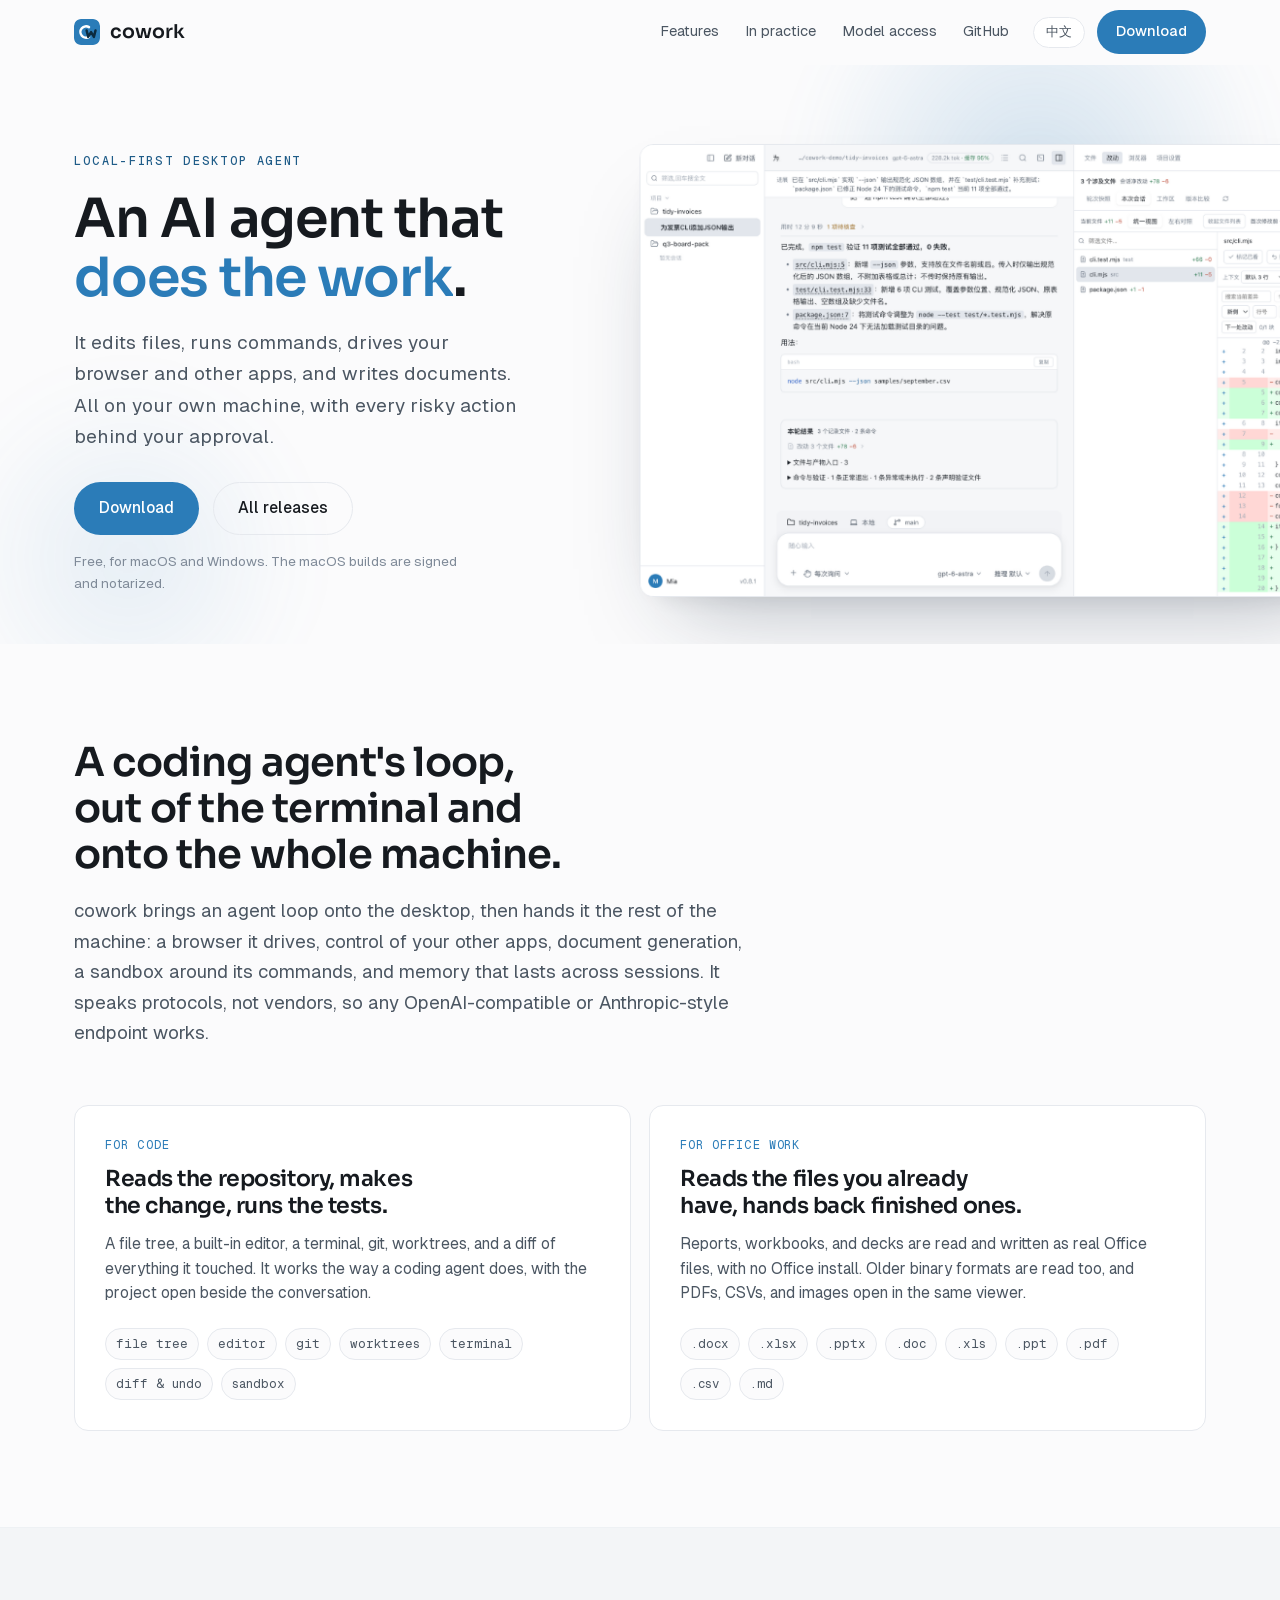
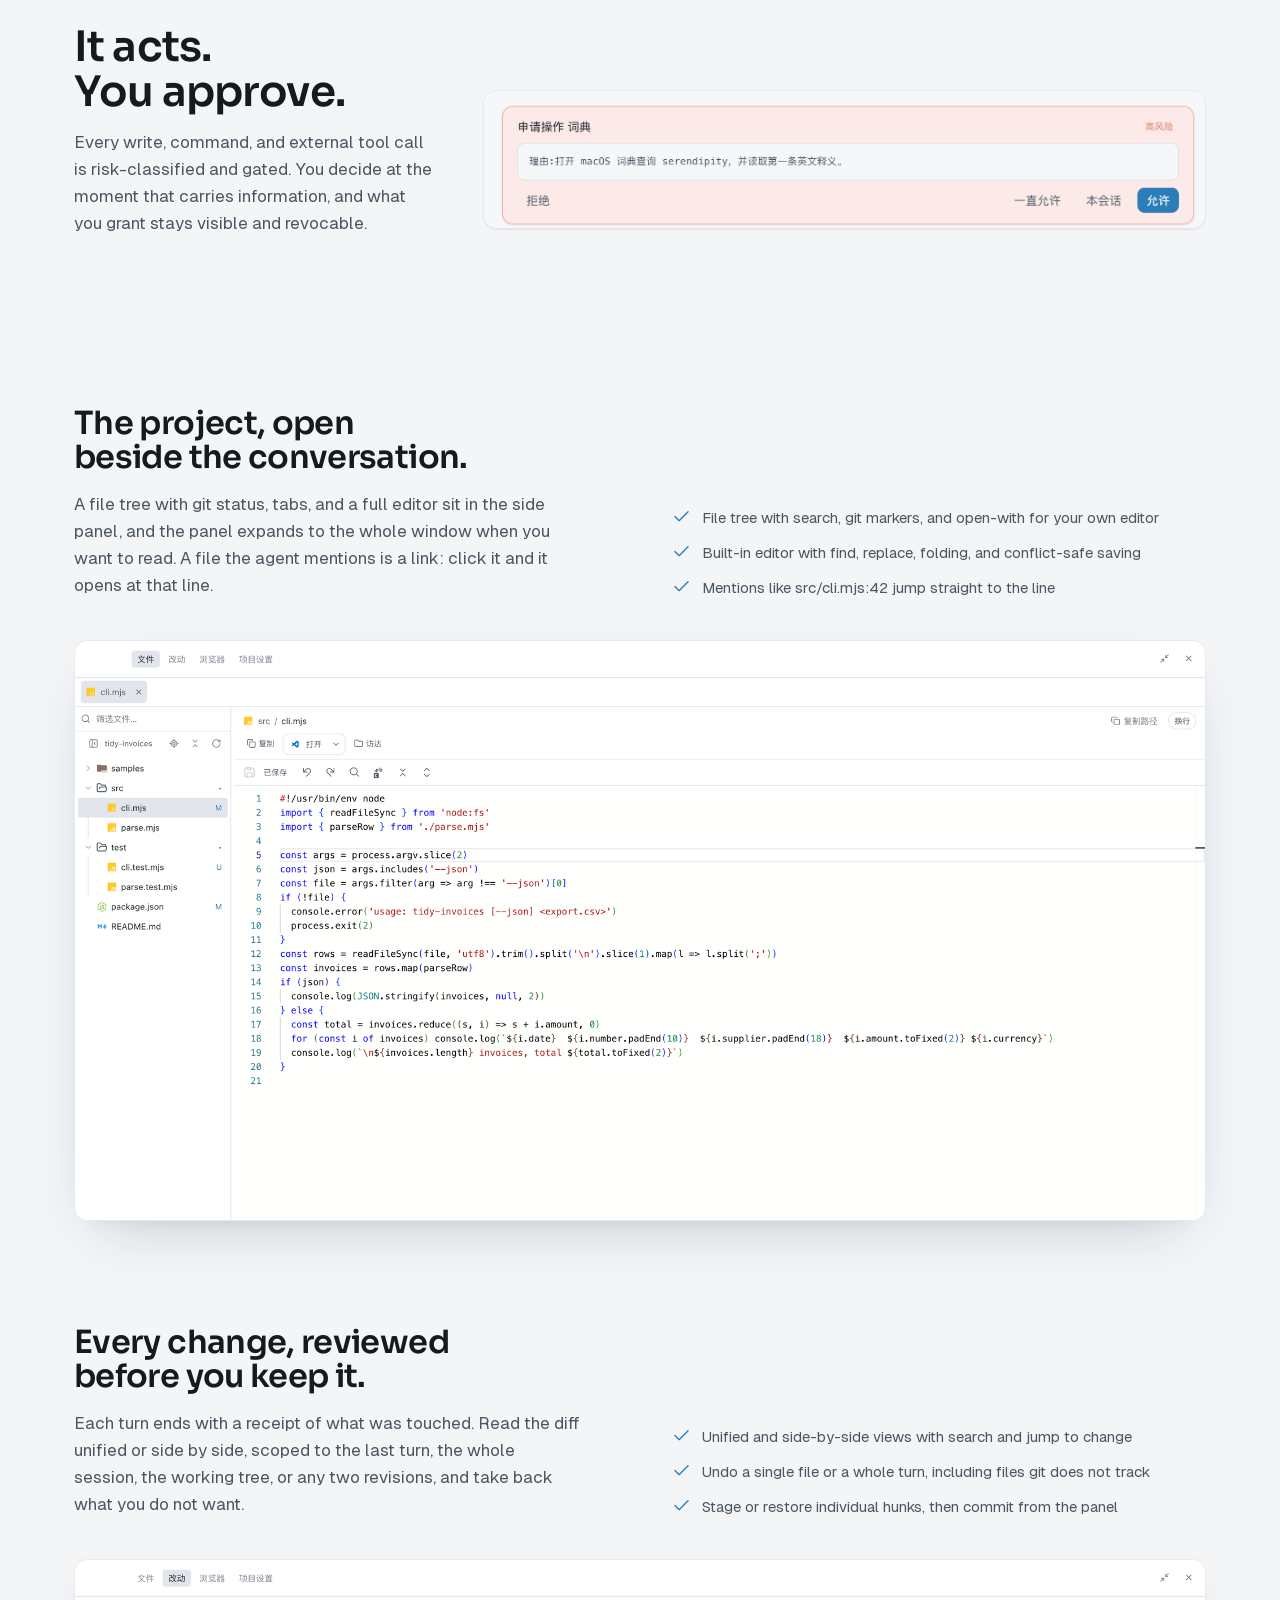
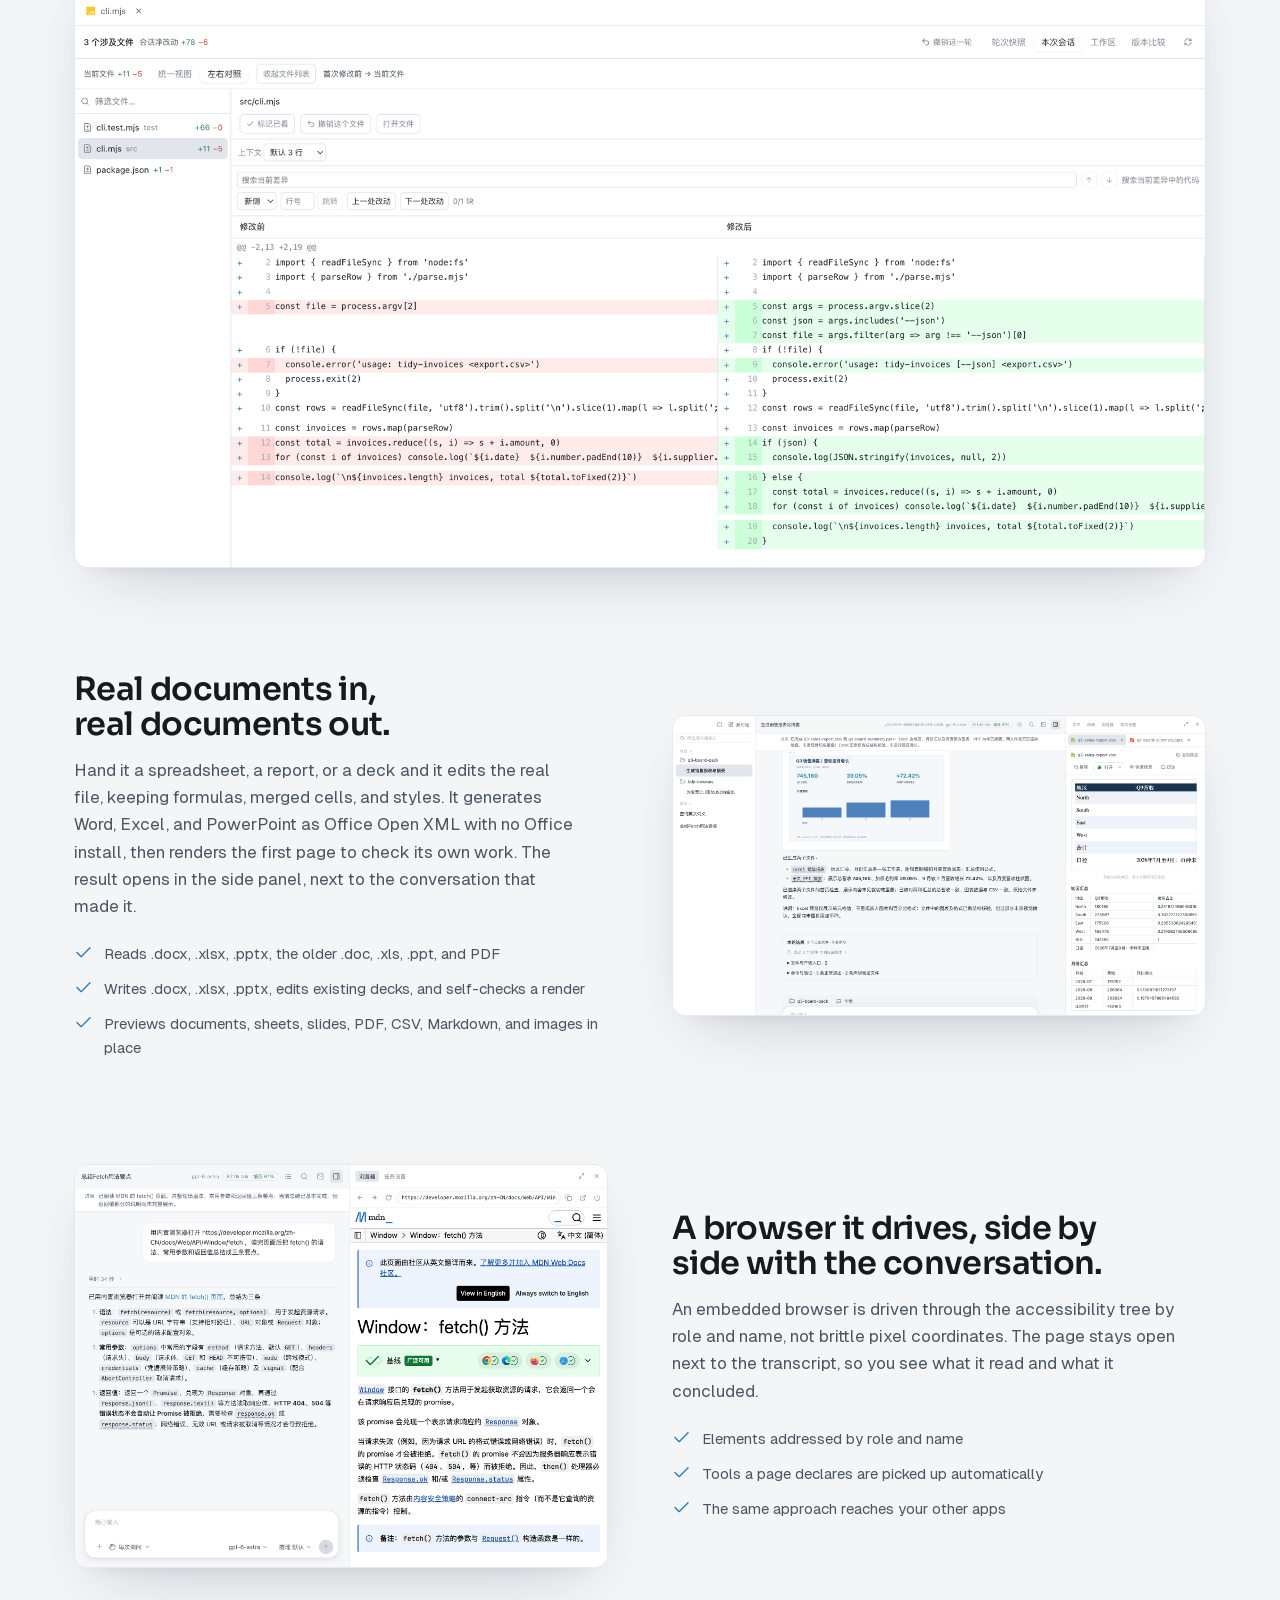
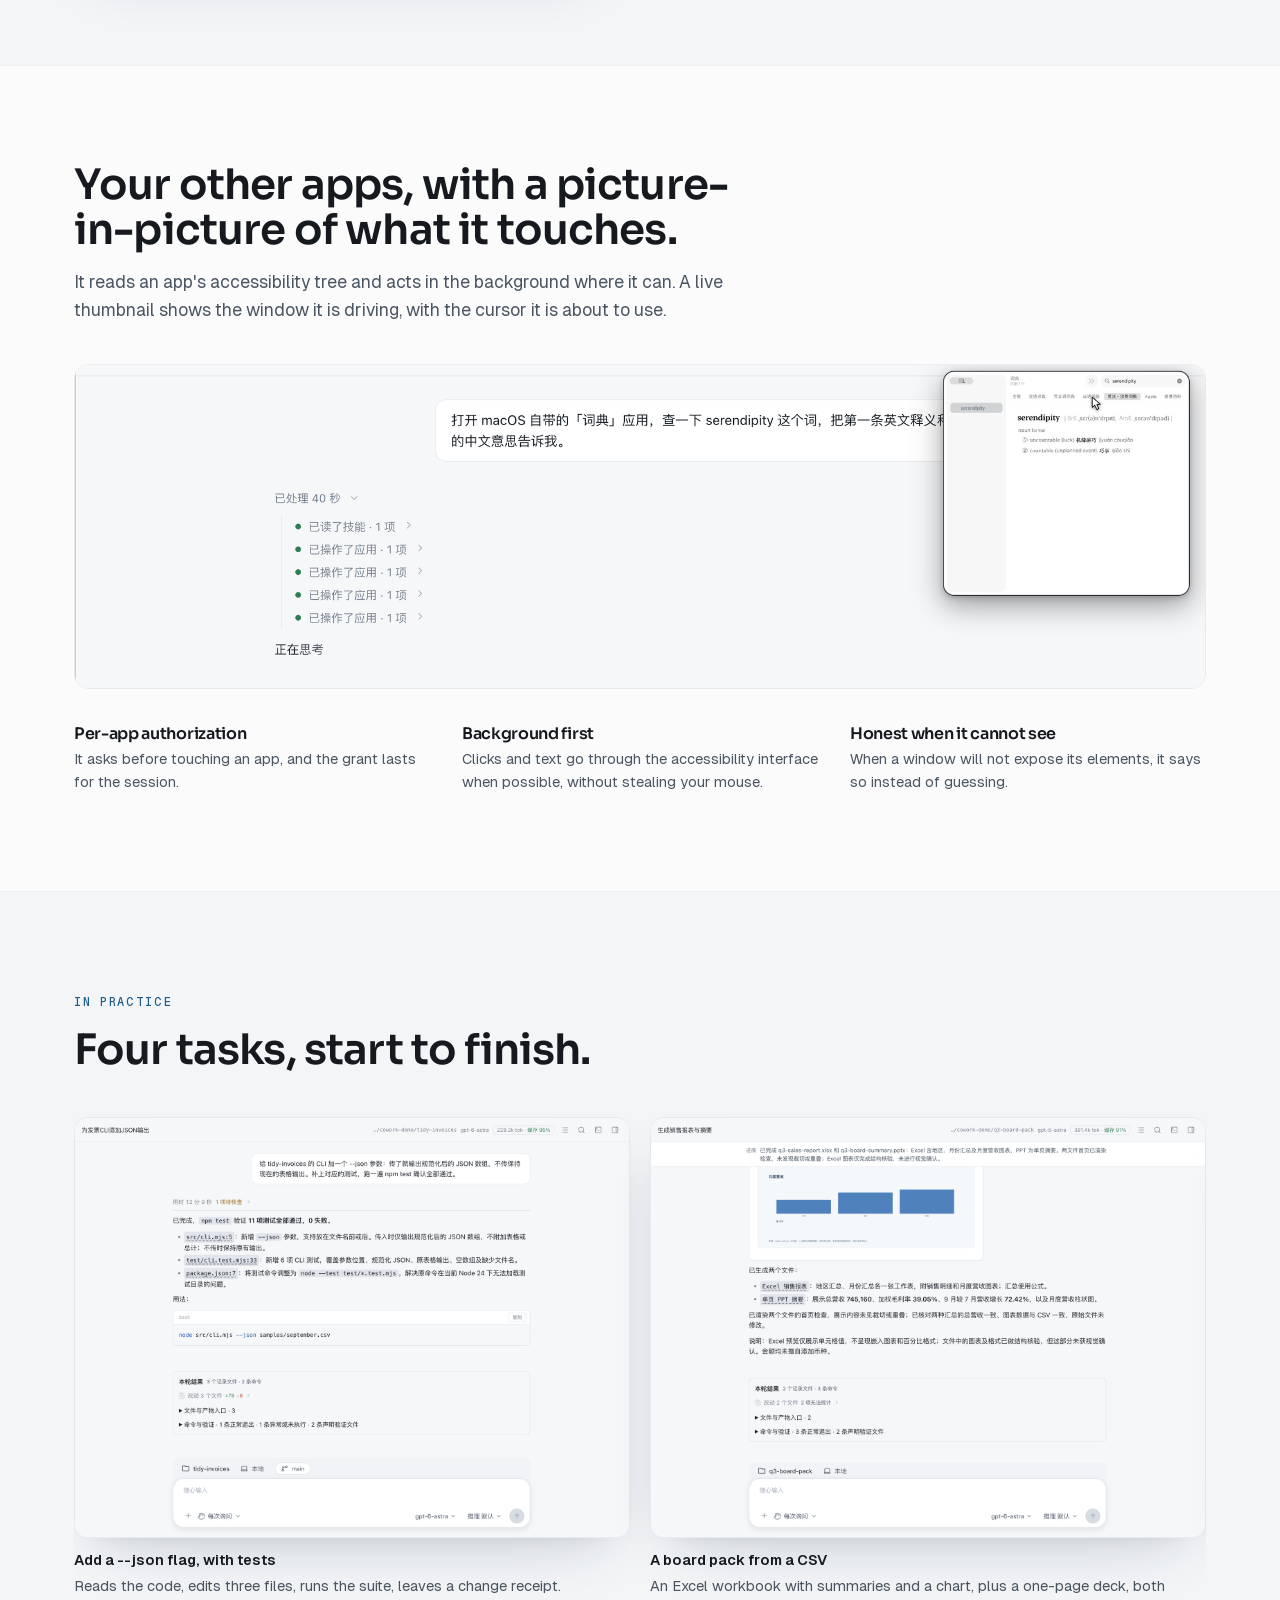
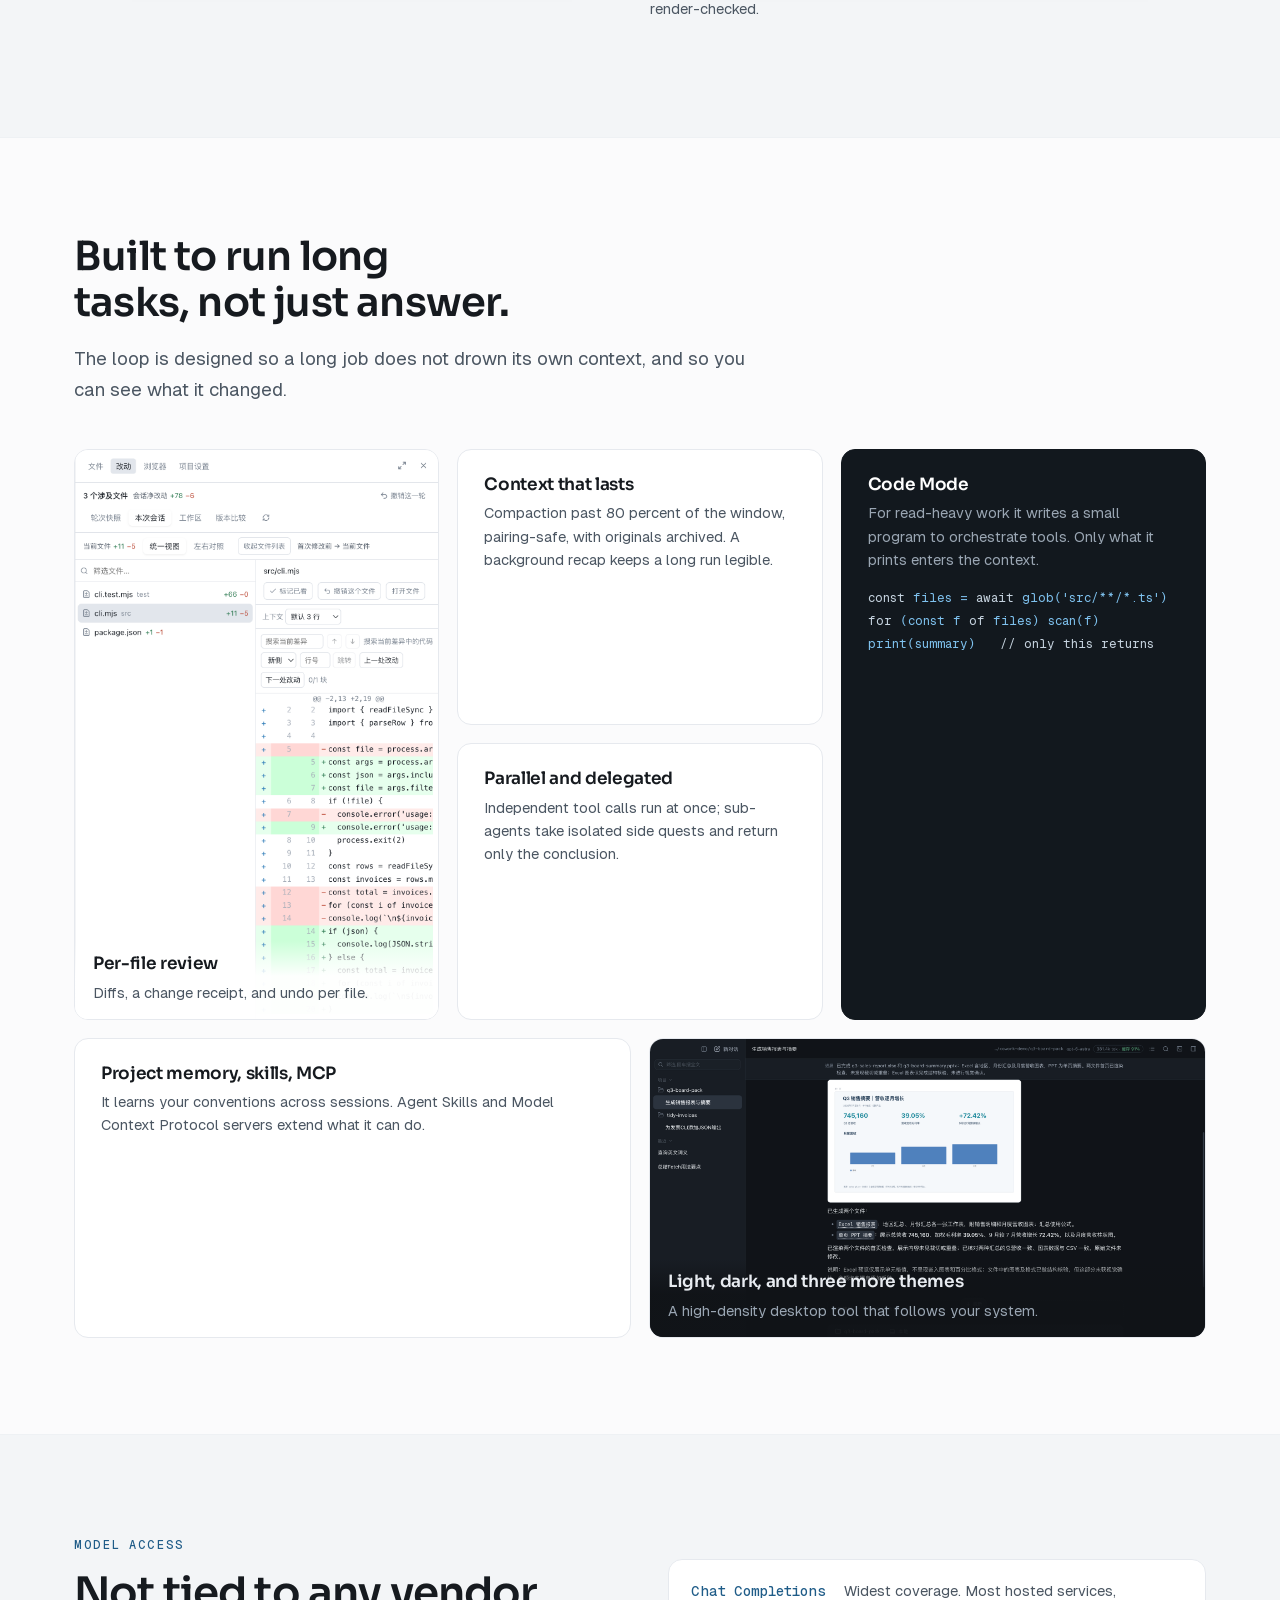
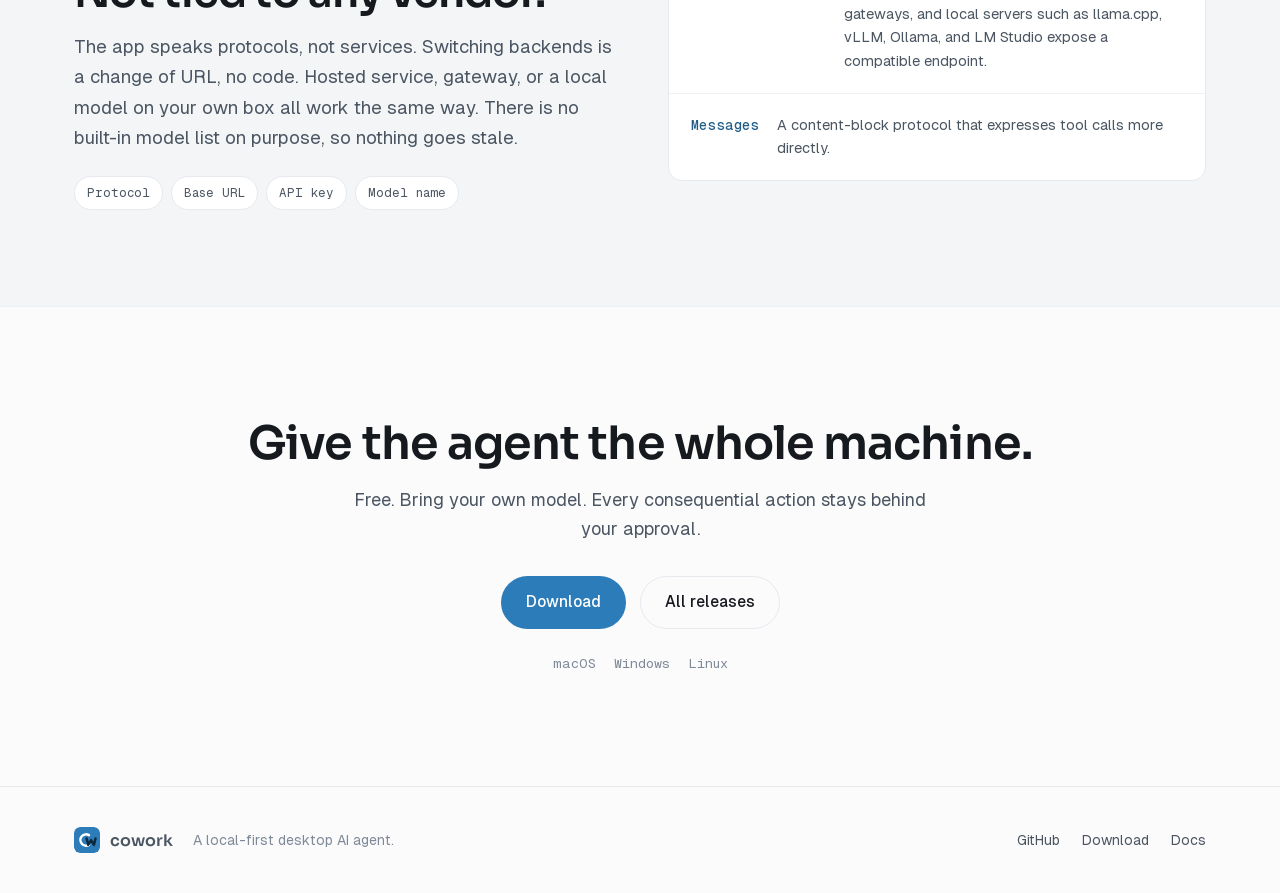
==== commit 771cbd8f: "Rewrite the Chinese copy in a natural, conversational voice The Chinese text read like a literal tra" ====
--- a/docs/index.html
+++ b/docs/index.html
@@ -31,7 +31,7 @@
   html{scroll-behavior:smooth; overflow-x:hidden; overflow-x:clip}
   body{margin:0; background:var(--bg); color:var(--ink); font-family:var(--sans); font-size:16px; line-height:1.6; -webkit-font-smoothing:antialiased; overflow-x:hidden; overflow-x:clip}
   a{color:inherit; text-decoration:none}
-  h1,h2,h3,h4{font-family:var(--display); font-weight:600; letter-spacing:-.02em; line-height:1.08; margin:0}
+  h1,h2,h3,h4{font-family:var(--display); font-weight:600; letter-spacing:-.02em; line-height:1.08; margin:0; text-wrap:balance}
   p{margin:0}
   img{display:block; max-width:100%; height:auto}
   .wrap{max-width:var(--maxw); margin:0 auto; padding:0 24px}
@@ -267,7 +267,7 @@
     </nav>
     <div class="nav-cta">
       <button class="lang" id="lang" type="button">中文</button>
-      <a class="btn btn-primary" href="download/?auto=1" data-t="nav.download">Download</a>
+      <a class="btn btn-primary" href="download/" data-t="nav.download">Download</a>
     </div>
   </div>
 </header>
@@ -282,7 +282,7 @@
         <h1 class="reveal" data-d="1" data-t="hero.title">An AI agent that <em>does the work</em>.</h1>
         <p class="lede reveal" data-d="2" data-t="hero.sub">It edits files, runs commands, drives your browser and other apps, and writes documents. All on your own machine, with every risky action behind your approval.</p>
         <div class="hero-actions reveal" data-d="3">
-          <a class="btn btn-primary btn-lg" href="download/?auto=1" data-t="hero.cta1">Download</a>
+          <a class="btn btn-primary btn-lg" href="download/" data-t="hero.cta1">Download</a>
           <a class="btn btn-ghost btn-lg" href="https://github.com/coworkagent/cowork-releases/releases" target="_blank" rel="noopener" data-t="hero.cta2">All releases</a>
         </div>
         <p class="hero-note reveal" data-d="3" data-t="hero.note">Free, for macOS and Windows. The macOS builds are signed and notarized.</p>
@@ -472,7 +472,7 @@
       <h2 data-t="cta.title">Give the agent the whole machine.</h2>
       <p data-t="cta.sub">Free. Bring your own model. Every consequential action stays behind your approval.</p>
       <div class="cta-actions">
-        <a class="btn btn-primary btn-lg" href="download/?auto=1" data-t="cta.dl">Download</a>
+        <a class="btn btn-primary btn-lg" href="download/" data-t="cta.dl">Download</a>
         <a class="btn btn-ghost btn-lg" href="https://github.com/coworkagent/cowork-releases/releases" target="_blank" rel="noopener" data-t="cta.src">All releases</a>
       </div>
       <div class="plats"><span>macOS</span><span>Windows</span><span>Linux</span></div>
@@ -498,68 +498,68 @@
   document.querySelectorAll('[data-i="check"]').forEach(function(el){ el.insertAdjacentHTML('afterbegin', CHECK); });
 
   var T = {
-    'nav.features':['Features','功能'],'nav.work':['In practice','实战'],'nav.model':['Model access','模型接入'],'nav.download':['Download','下载'],
-    'hero.kicker':['Local-first desktop agent','本地优先的桌面代理'],
-    'hero.title':['An AI agent that <em>does the work</em>.','会动手的<br><em>桌面 AI 代理</em>。'],
-    'hero.sub':['It edits files, runs commands, drives your browser and other apps, and writes documents. All on your own machine, with every risky action behind your approval.','读写文件、执行命令、驱动浏览器和其他应用、产出文档。全部在你自己的机器上，每一步有风险的操作都要经过你批准。'],
+    'nav.features':['Features','功能'],'nav.work':['In practice','实际用起来'],'nav.model':['Model access','接入模型'],'nav.download':['Download','下载'],
+    'hero.kicker':['Local-first desktop agent','跑在你自己电脑上的 AI Agent'],
+    'hero.title':['An AI agent that <em>does the work</em>.','不光会说，<br><em>还真的动手干活</em>。'],
+    'hero.sub':['It edits files, runs commands, drives your browser and other apps, and writes documents. All on your own machine, with every risky action behind your approval.','改文件、跑命令、操作浏览器和别的应用、写文档，全都在你自己的电脑上完成。有风险的操作，都会先问过你。'],
     'hero.cta1':['Download','下载'],'hero.cta2':['All releases','全部版本'],
-    'hero.note':['Free, for macOS and Windows. The macOS builds are signed and notarized.','免费，支持 macOS 与 Windows。macOS 版本已签名并公证。'],
-    'intro.title':["A coding agent's loop, out of the terminal and onto the whole machine.",'把编码代理的循环搬出终端，交给整台电脑。'],
-    'intro.body':['cowork brings an agent loop onto the desktop, then hands it the rest of the machine: a browser it drives, control of your other apps, document generation, a sandbox around its commands, and memory that lasts across sessions. It speaks protocols, not vendors, so any OpenAI-compatible or Anthropic-style endpoint works.','cowork 把代理循环带到桌面，再把整台机器交给它：一个它能驱动的浏览器、对其他应用的控制、文档生成、命令沙箱，以及跨会话的长期记忆。它讲的是协议而非厂商，任何 OpenAI 兼容或 Anthropic 风格的接口都能接。'],
-    'safe.title':['It acts. You approve.','它动手，你批准。'],
-    'safe.body':['Every write, command, and external tool call is risk-classified and gated. You decide at the moment that carries information, and what you grant stays visible and revocable.','每一次写入、命令和外部工具调用都按风险分级并拦下等你放行。你在真正有信息量的那一刻决定，授予的权限始终可见、可撤销。'],
-    'safe.t1':['Allow','允许'],'safe.t2':['This session','本次会话'],'safe.t3':['Always','始终'],'safe.t4':['Deny','拒绝'],
-    'duo.c.k':['For code','写代码'],'duo.c.t':['Reads the repository, makes the change, runs the tests.','读懂仓库，动手修改，跑完测试。'],
-    'duo.c.b':['A file tree, a built-in editor, a terminal, git, worktrees, and a diff of everything it touched. It works the way a coding agent does, with the project open beside the conversation.','文件树、内置编辑器、终端、git、worktree，加上它改过的每一处 diff。像编码 Agent 一样工作，项目就开在对话旁边。'],
-    'duo.o.k':['For office work','做办公'],'duo.o.t':['Reads the files you already have, hands back finished ones.','读你手上已有的文件，交回做好的成品。'],
-    'duo.o.b':['Reports, workbooks, and decks are read and written as real Office files, with no Office install. Older binary formats are read too, and PDFs, CSVs, and images open in the same viewer.','报告、表格、演示文稿都按真正的 Office 文件读写，不需要安装 Office。旧版二进制格式也能读，PDF、CSV、图片在同一个查看器里打开。'],
-    'ff.title':['The project, open beside the conversation.','项目，就开在对话旁边。'],
-    'ff.body':['A file tree with git status, tabs, and a full editor sit in the side panel, and the panel expands to the whole window when you want to read. A file the agent mentions is a link: click it and it opens at that line.','带 git 状态的文件树、标签页和完整的编辑器都在侧边面板里，想专心看的时候面板可以放大到整个窗口。Agent 提到的文件就是链接：点一下，直接打开并跳到那一行。'],
-    'ff.a':['File tree with search, git markers, and open-with for your own editor','文件树：搜索、git 标记，也能用你自己的编辑器打开'],
-    'ff.b':['Built-in editor with find, replace, folding, and conflict-safe saving','内置编辑器：查找、替换、折叠，保存时防冲突'],
-    'ff.c':['Mentions like src/cli.mjs:42 jump straight to the line','像 src/cli.mjs:42 这样的引用，点击直达对应行'],
-    'fd.title':['Every change, reviewed before you keep it.','每一处改动，先审阅再保留。'],
-    'fd.body':['Each turn ends with a receipt of what was touched. Read the diff unified or side by side, scoped to the last turn, the whole session, the working tree, or any two revisions, and take back what you do not want.','每一轮结束都有一份改动回执。diff 可以统一视图或左右对照，范围可选上一轮、整个会话、工作区，或任意两个版本；不想要的随时撤回。'],
-    'fd.a':['Unified and side-by-side views with search and jump to change','统一视图与左右对照，支持搜索和逐处跳转'],
-    'fd.b':['Undo a single file or a whole turn, including files git does not track','撤销单个文件或一整轮，git 没跟踪的文件也算'],
-    'fd.c':['Stage or restore individual hunks, then commit from the panel','按块暂存或还原，然后直接在面板里提交'],
-    'f1.title':['Real documents in, real documents out.','真实文档进，真实文档出。'],
-    'f1.body':['Hand it a spreadsheet, a report, or a deck and it edits the real file, keeping formulas, merged cells, and styles. It generates Word, Excel, and PowerPoint as Office Open XML with no Office install, then renders the first page to check its own work. The result opens in the side panel, next to the conversation that made it.','给它一份表格、报告或演示文稿，它改的是真实文件，保留公式、合并单元格和样式。无需安装 Office 即可生成 Word、Excel、PowerPoint（Office Open XML），并渲染首页自检成果。结果直接在侧边面板里打开，就在生成它的对话旁边。'],
-    'f1.a':['Reads .docx, .xlsx, .pptx, the older .doc, .xls, .ppt, and PDF','读取 .docx / .xlsx / .pptx，也读旧版 .doc / .xls / .ppt 和 PDF'],
-    'f1.b':['Writes .docx, .xlsx, .pptx, edits existing decks, and self-checks a render','生成 .docx / .xlsx / .pptx，能改已有的 PPT，并渲染自检'],
-    'f1.c':['Previews documents, sheets, slides, PDF, CSV, Markdown, and images in place','文档、表格、幻灯片、PDF、CSV、Markdown、图片都能就地预览'],
-    'f3.title':['A browser it drives, side by side with the conversation.','一个它能驱动的浏览器，就在对话旁边。'],
-    'f3.body':['An embedded browser is driven through the accessibility tree by role and name, not brittle pixel coordinates. The page stays open next to the transcript, so you see what it read and what it concluded.','内嵌浏览器通过无障碍树按角色和名称操作，而不是脆弱的像素坐标。页面一直开在对话旁边，它读了什么、得出了什么，你都看得见。'],
-    'f3.a':['Elements addressed by role and name','按角色和名称定位元素'],
-    'f3.b':['Tools a page declares are picked up automatically','页面自己声明的工具会被自动接入'],
-    'f3.c':['The same approach reaches your other apps','同一套方式延伸到你的其他应用'],
-    'pc.title':['Your other apps, with a picture-in-picture of what it touches.','操作你的其他应用，画中画实时显示它碰了什么。'],
-    'pc.body':['It reads an app\'s accessibility tree and acts in the background where it can. A live thumbnail shows the window it is driving, with the cursor it is about to use.','它读取应用的无障碍树，尽量在后台执行。一个实时缩略图显示正在操作的窗口，以及它即将落下的光标。'],
-    'pc.a.t':['Per-app authorization','按应用授权'],'pc.a.b':['It asks before touching an app, and the grant lasts for the session.','动手前先问，授权只在本次会话内有效。'],
-    'pc.b.t':['Background first','后台优先'],'pc.b.b':['Clicks and text go through the accessibility interface when possible, without stealing your mouse.','点击和输入尽量走无障碍接口，不借用你的鼠标。'],
-    'pc.c.t':['Honest when it cannot see','看不见就直说'],'pc.c.b':['When a window will not expose its elements, it says so instead of guessing.','窗口不暴露元素时，它会如实告诉你，而不是瞎猜。'],
-    'work.kicker':['In practice','实战'],'work.title':['Four tasks, start to finish.','四个任务，从头到尾。'],
-    'g1.t':['Add a --json flag, with tests','给命令行工具加 --json 参数并补测试'],'g1.b':['Reads the code, edits three files, runs the suite, leaves a change receipt.','读代码、改三个文件、跑测试，留下一份改动回执。'],
-    'g2.t':['A board pack from a CSV','从一份 CSV 做出董事会材料'],'g2.b':['An Excel workbook with summaries and a chart, plus a one-page deck, both render-checked.','带汇总表和图表的 Excel，加一页 PPT 摘要，都渲染自检过。'],
-    'g3.t':['Read a reference page','读一页参考文档'],'g3.b':['Opens the page in the embedded browser and returns three precise points.','在内嵌浏览器里打开页面，回来三条准确的要点。'],
-    'g4.t':['Look a word up in Dictionary','在词典应用里查一个词'],'g4.b':['Launches the app, types the word, reads the entry back.','启动应用、输入单词、把词条读回来。'],
-    'loop.title':['Built to run long tasks, not just answer.','为跑长任务而造，不只是回答。'],
-    'loop.sub':['The loop is designed so a long job does not drown its own context, and so you can see what it changed.','这套循环的设计，是不让一个长任务淹没自己的上下文，也让你看得见它改了什么。'],
-    'b1.t':['Per-file review','按文件审阅'],'b1.b':['Diffs, a change receipt, and undo per file.','diff、改动回执，每个文件都能撤销。'],
-    'b2.t':['Context that lasts','撑得住的上下文'],'b2.b':['Compaction past 80 percent of the window, pairing-safe, with originals archived. A background recap keeps a long run legible.','超过窗口 80% 自动压缩，配对安全，原件归档。后台回顾让长任务始终读得懂。'],
-    'b3.t':['Code Mode','代码模式'],'b3.b':['For read-heavy work it writes a small program to orchestrate tools. Only what it prints enters the context.','面对读得多、结论少的活，它写一段小程序来编排工具，只有 print 出来的东西进上下文。'],
-    'b4.t':['Parallel and delegated','并行与委派'],'b4.b':['Independent tool calls run at once; sub-agents take isolated side quests and return only the conclusion.','相互独立的工具调用同时进行；子代理在隔离上下文里跑支线，只把结论带回来。'],
-    'b5.t':['Project memory, skills, MCP','项目记忆、技能与 MCP'],'b5.b':['It learns your conventions across sessions. Agent Skills and Model Context Protocol servers extend what it can do.','它跨会话记住你的约定。Agent Skills 和 Model Context Protocol 服务器扩展它的能力。'],
-    'b6.t':['Light, dark, and three more themes','浅色、深色，还有三套主题'],'b6.b':['A high-density desktop tool that follows your system.','高密度的桌面工具，跟随你的系统外观。'],
-    'model.k':['Model access','模型接入'],'model.title':['Not tied to any vendor.','不绑定任何厂商。'],
-    'model.body':['The app speaks protocols, not services. Switching backends is a change of URL, no code. Hosted service, gateway, or a local model on your own box all work the same way. There is no built-in model list on purpose, so nothing goes stale.','应用讲的是协议，不是服务。换后端只是换个 URL，不改代码。托管服务、网关，或你本机的本地模型，用起来都一样。刻意不内置模型列表，这样不会过时。'],
-    'model.f1':['Protocol','协议'],'model.f2':['Base URL','Base URL'],'model.f3':['API key','API Key'],'model.f4':['Model name','模型名'],
-    'model.p1':['Widest coverage. Most hosted services, gateways, and local servers such as llama.cpp, vLLM, Ollama, and LM Studio expose a compatible endpoint.','覆盖最广。多数托管服务、网关，以及 llama.cpp、vLLM、Ollama、LM Studio 等本地服务器都提供兼容接口。'],
-    'model.p2':['A content-block protocol that expresses tool calls more directly.','基于内容块的协议，工具调用表达得更直接。'],
-    'cta.title':['Give the agent the whole machine.','把整台机器交给代理。'],
-    'cta.sub':['Free. Bring your own model. Every consequential action stays behind your approval.','免费，自带模型。每一个有后果的动作，都在你的批准之后。'],
+    'hero.note':['Free, for macOS and Windows. The macOS builds are signed and notarized.','免费使用，支持 macOS 和 Windows。macOS 版已经过 Apple 签名和公证。'],
+    'intro.title':["A coding agent's loop, out of the terminal and onto the whole machine.",'以前只待在终端里的 Agent，现在能用你的整台电脑了。'],
+    'intro.body':['cowork brings an agent loop onto the desktop, then hands it the rest of the machine: a browser it drives, control of your other apps, document generation, a sandbox around its commands, and memory that lasts across sessions. It speaks protocols, not vendors, so any OpenAI-compatible or Anthropic-style endpoint works.','cowork 把 Agent 搬到了桌面上，再把电脑交给它用：它能自己开浏览器、操作别的应用、生成文档，命令跑在沙箱里，还能跨会话记住你的习惯。模型随你选，只要是 OpenAI 兼容或 Anthropic 风格的接口都能接。'],
+    'safe.title':['It acts. You approve.','它来动手，你来拍板。'],
+    'safe.body':['Every write, command, and external tool call is risk-classified and gated. You decide at the moment that carries information, and what you grant stays visible and revocable.','每次写文件、跑命令、调用外部工具，都会先按风险分级，该问的停下来问你。你只在真正需要判断的时候做决定，给出去的权限随时能看到、随时能收回。'],
+    'safe.t1':['Allow','允许'],'safe.t2':['This session','本次会话'],'safe.t3':['Always','一直允许'],'safe.t4':['Deny','拒绝'],
+    'duo.c.k':['For code','写代码'],'duo.c.t':['Reads the repository, makes the change, runs the tests.','看懂项目，改好代码，把测试跑通。'],
+    'duo.c.b':['A file tree, a built-in editor, a terminal, git, worktrees, and a diff of everything it touched. It works the way a coding agent does, with the project open beside the conversation.','文件树、编辑器、终端、git、worktree 一应俱全，它改过的每一处都有 diff 可查。用起来和编程 Agent 一样，项目就开在对话旁边。'],
+    'duo.o.k':['For office work','办公'],'duo.o.t':['Reads the files you already have, hands back finished ones.','把手头的文件交给它，拿回来的就是成品。'],
+    'duo.o.b':['Reports, workbooks, and decks are read and written as real Office files, with no Office install. Older binary formats are read too, and PDFs, CSVs, and images open in the same viewer.','报告、表格、PPT，读写的都是真正的 Office 文件，电脑上不用装 Office。老格式的文件也能读，PDF、CSV、图片都在同一个地方打开。'],
+    'ff.title':['The project, open beside the conversation.','项目就开在对话旁边。'],
+    'ff.body':['A file tree with git status, tabs, and a full editor sit in the side panel, and the panel expands to the whole window when you want to read. A file the agent mentions is a link: click it and it opens at that line.','侧边面板里有带 git 状态的文件树、标签页和一个完整的编辑器，想专心看代码时可以把面板放大到整个窗口。它在回复里提到的文件都能点：点一下就打开，并且直接跳到那一行。'],
+    'ff.a':['File tree with search, git markers, and open-with for your own editor','文件树支持搜索，能看到 git 状态，也可以用你自己的编辑器打开'],
+    'ff.b':['Built-in editor with find, replace, folding, and conflict-safe saving','内置编辑器：查找、替换、折叠都有，保存时会检查冲突'],
+    'ff.c':['Mentions like src/cli.mjs:42 jump straight to the line','回复里的 src/cli.mjs:42，点一下直接到第 42 行'],
+    'fd.title':['Every change, reviewed before you keep it.','它改了什么，你先看过再决定留不留。'],
+    'fd.body':['Each turn ends with a receipt of what was touched. Read the diff unified or side by side, scoped to the last turn, the whole session, the working tree, or any two revisions, and take back what you do not want.','每一轮结束都会列出这次动了哪些文件。diff 可以合并着看，也可以左右对照；可以只看上一轮，也可以看整个会话、当前工作区，或者任意两个版本。不想要的改动，随时撤回。'],
+    'fd.a':['Unified and side-by-side views with search and jump to change','合并视图和左右对照都有，能搜索，能逐处跳转'],
+    'fd.b':['Undo a single file or a whole turn, including files git does not track','可以只撤销一个文件，也可以撤销一整轮，没被 git 跟踪的文件也算在内'],
+    'fd.c':['Stage or restore individual hunks, then commit from the panel','可以一块一块地暂存或还原，然后直接在面板里提交'],
+    'f1.title':['Real documents in, real documents out.','给它真文件，还你真文件。'],
+    'f1.body':['Hand it a spreadsheet, a report, or a deck and it edits the real file, keeping formulas, merged cells, and styles. It generates Word, Excel, and PowerPoint as Office Open XML with no Office install, then renders the first page to check its own work. The result opens in the side panel, next to the conversation that made it.','给它一份表格、报告或 PPT，它改的就是这个文件本身，公式、合并单元格和样式都会保留。不装 Office 也能生成 Word、Excel 和 PowerPoint，生成后还会自己渲染第一页检查一遍。做好的文件直接在侧边面板里打开，就在对话旁边。'],
+    'f1.a':['Reads .docx, .xlsx, .pptx, the older .doc, .xls, .ppt, and PDF','能读 .docx、.xlsx、.pptx，老格式的 .doc、.xls、.ppt 和 PDF 也行'],
+    'f1.b':['Writes .docx, .xlsx, .pptx, edits existing decks, and self-checks a render','能生成 .docx、.xlsx、.pptx，也能修改现有的 PPT，做完会自己检查'],
+    'f1.c':['Previews documents, sheets, slides, PDF, CSV, Markdown, and images in place','文档、表格、幻灯片、PDF、CSV、Markdown、图片，都能直接预览'],
+    'f3.title':['A browser it drives, side by side with the conversation.','它自己操作浏览器，你在旁边看着。'],
+    'f3.body':['An embedded browser is driven through the accessibility tree by role and name, not brittle pixel coordinates. The page stays open next to the transcript, so you see what it read and what it concluded.','内置浏览器不靠容易出错的屏幕坐标，而是像读屏软件那样，按按钮的名字和作用来找元素。网页一直开在对话旁边，它看了什么、得出了什么结论，你都看得到。'],
+    'f3.a':['Elements addressed by role and name','按元素的名字和作用来找，不靠坐标'],
+    'f3.b':['Tools a page declares are picked up automatically','网页自己提供的工具，它会自动用上'],
+    'f3.c':['The same approach reaches your other apps','操作你电脑上别的应用，用的也是同一套办法'],
+    'pc.title':['Your other apps, with a picture-in-picture of what it touches.','帮你操作别的应用，碰了什么一目了然。'],
+    'pc.body':['It reads an app\'s accessibility tree and acts in the background where it can. A live thumbnail shows the window it is driving, with the cursor it is about to use.','它通过系统的辅助功能读取应用界面，尽量在后台完成操作，不打扰你。一个实时小窗口会显示它正在操作哪个窗口，以及鼠标接下来要点哪里。'],
+    'pc.a.t':['Per-app authorization','每个应用单独授权'],'pc.a.b':['It asks before touching an app, and the grant lasts for the session.','动手之前先问你，授权只在这次会话里有效。'],
+    'pc.b.t':['Background first','尽量在后台做'],'pc.b.b':['Clicks and text go through the accessibility interface when possible, without stealing your mouse.','点击和输入优先走辅助功能接口，不抢你的鼠标。'],
+    'pc.c.t':['Honest when it cannot see','看不到就直说'],'pc.c.b':['When a window will not expose its elements, it says so instead of guessing.','有些窗口读不到界面元素，这时它会如实告诉你，不会瞎猜。'],
+    'work.kicker':['In practice','实际用起来'],'work.title':['Four tasks, start to finish.','四个任务，从头做到尾。'],
+    'g1.t':['Add a --json flag, with tests','给命令行工具加一个 --json 参数，并补上测试'],'g1.b':['Reads the code, edits three files, runs the suite, leaves a change receipt.','读代码、改三个文件、跑测试，最后列出改了什么。'],
+    'g2.t':['A board pack from a CSV','用一份 CSV 做出汇报材料'],'g2.b':['An Excel workbook with summaries and a chart, plus a one-page deck, both render-checked.','一份带汇总表和图表的 Excel，加一页 PPT 摘要，做完都自己检查过。'],
+    'g3.t':['Read a reference page','读一页技术文档'],'g3.b':['Opens the page in the embedded browser and returns three precise points.','在内置浏览器里打开网页，读完总结出三条要点。'],
+    'g4.t':['Look a word up in Dictionary','在词典应用里查一个单词'],'g4.b':['Launches the app, types the word, reads the entry back.','打开应用、输入单词，再把释义读回来。'],
+    'loop.title':['Built to run long tasks, not just answer.','不只是回答问题，它是为长任务设计的。'],
+    'loop.sub':['The loop is designed so a long job does not drown its own context, and so you can see what it changed.','任务再长，它也不会被自己的上下文淹没，你也始终清楚它改了什么。'],
+    'b1.t':['Per-file review','一个文件一个文件地看'],'b1.b':['Diffs, a change receipt, and undo per file.','有 diff，有改动清单，每个文件都能单独撤销。'],
+    'b2.t':['Context that lasts','任务再长也不乱'],'b2.b':['Compaction past 80 percent of the window, pairing-safe, with originals archived. A background recap keeps a long run legible.','上下文用到 80% 会自动压缩，原始内容另外存档。后台还会定期整理进度，长任务随时接得上。'],
+    'b3.t':['Code Mode','代码模式'],'b3.b':['For read-heavy work it writes a small program to orchestrate tools. Only what it prints enters the context.','遇到要读很多东西、结论却很短的活，它会写一小段程序来调用工具，只把打印出来的结果放进上下文。'],
+    'b4.t':['Parallel and delegated','同时做，分头做'],'b4.b':['Independent tool calls run at once; sub-agents take isolated side quests and return only the conclusion.','互不相干的工具调用会同时进行；支线任务交给子 Agent 单独去跑，只把结论带回来。'],
+    'b5.t':['Project memory, skills, MCP','项目记忆、技能和 MCP'],'b5.b':['It learns your conventions across sessions. Agent Skills and Model Context Protocol servers extend what it can do.','你定过的规矩，换个会话它也记得。还可以用 Agent Skills 和 MCP 服务器给它加新本事。'],
+    'b6.t':['Light, dark, and three more themes','浅色、深色，另有三套主题'],'b6.b':['A high-density desktop tool that follows your system.','信息密度高的桌面工具，外观跟随系统设置。'],
+    'model.k':['Model access','接入模型'],'model.title':['Not tied to any vendor.','用哪家的模型，你说了算。'],
+    'model.body':['The app speaks protocols, not services. Switching backends is a change of URL, no code. Hosted service, gateway, or a local model on your own box all work the same way. There is no built-in model list on purpose, so nothing goes stale.','cowork 对接的是通用接口，而不是某一家的服务。换模型只需要换一个地址，别的都不用动。云端服务、各种网关，或者跑在你本机上的模型，用起来没有区别。我们特意没有内置模型列表，这样就不存在过时的问题。'],
+    'model.f1':['Protocol','接口类型'],'model.f2':['Base URL','接口地址'],'model.f3':['API key','API Key'],'model.f4':['Model name','模型名称'],
+    'model.p1':['Widest coverage. Most hosted services, gateways, and local servers such as llama.cpp, vLLM, Ollama, and LM Studio expose a compatible endpoint.','适用面最广。大多数云端服务和网关，以及 llama.cpp、vLLM、Ollama、LM Studio 这些本地服务，都提供这种接口。'],
+    'model.p2':['A content-block protocol that expresses tool calls more directly.','按内容块组织的接口，工具调用表达得更直接。'],
+    'cta.title':['Give the agent the whole machine.','把电脑交给 Agent 试试。'],
+    'cta.sub':['Free. Bring your own model. Every consequential action stays behind your approval.','免费使用，模型自己选。每一个会产生后果的操作，都要你点头才会执行。'],
     'cta.dl':['Download','下载'],'cta.src':['All releases','全部版本'],
-    'foot.tag':['A local-first desktop AI agent.','本地优先的桌面 AI 代理。'],'foot.dl':['Download','下载'],'foot.docs':['Docs','文档']
+    'foot.tag':['A local-first desktop AI agent.','跑在你自己电脑上的桌面 AI Agent。'],'foot.dl':['Download','下载'],'foot.docs':['Docs','文档']
   };
   var HTML_KEYS = {'hero.title':1};
   function apply(lang){
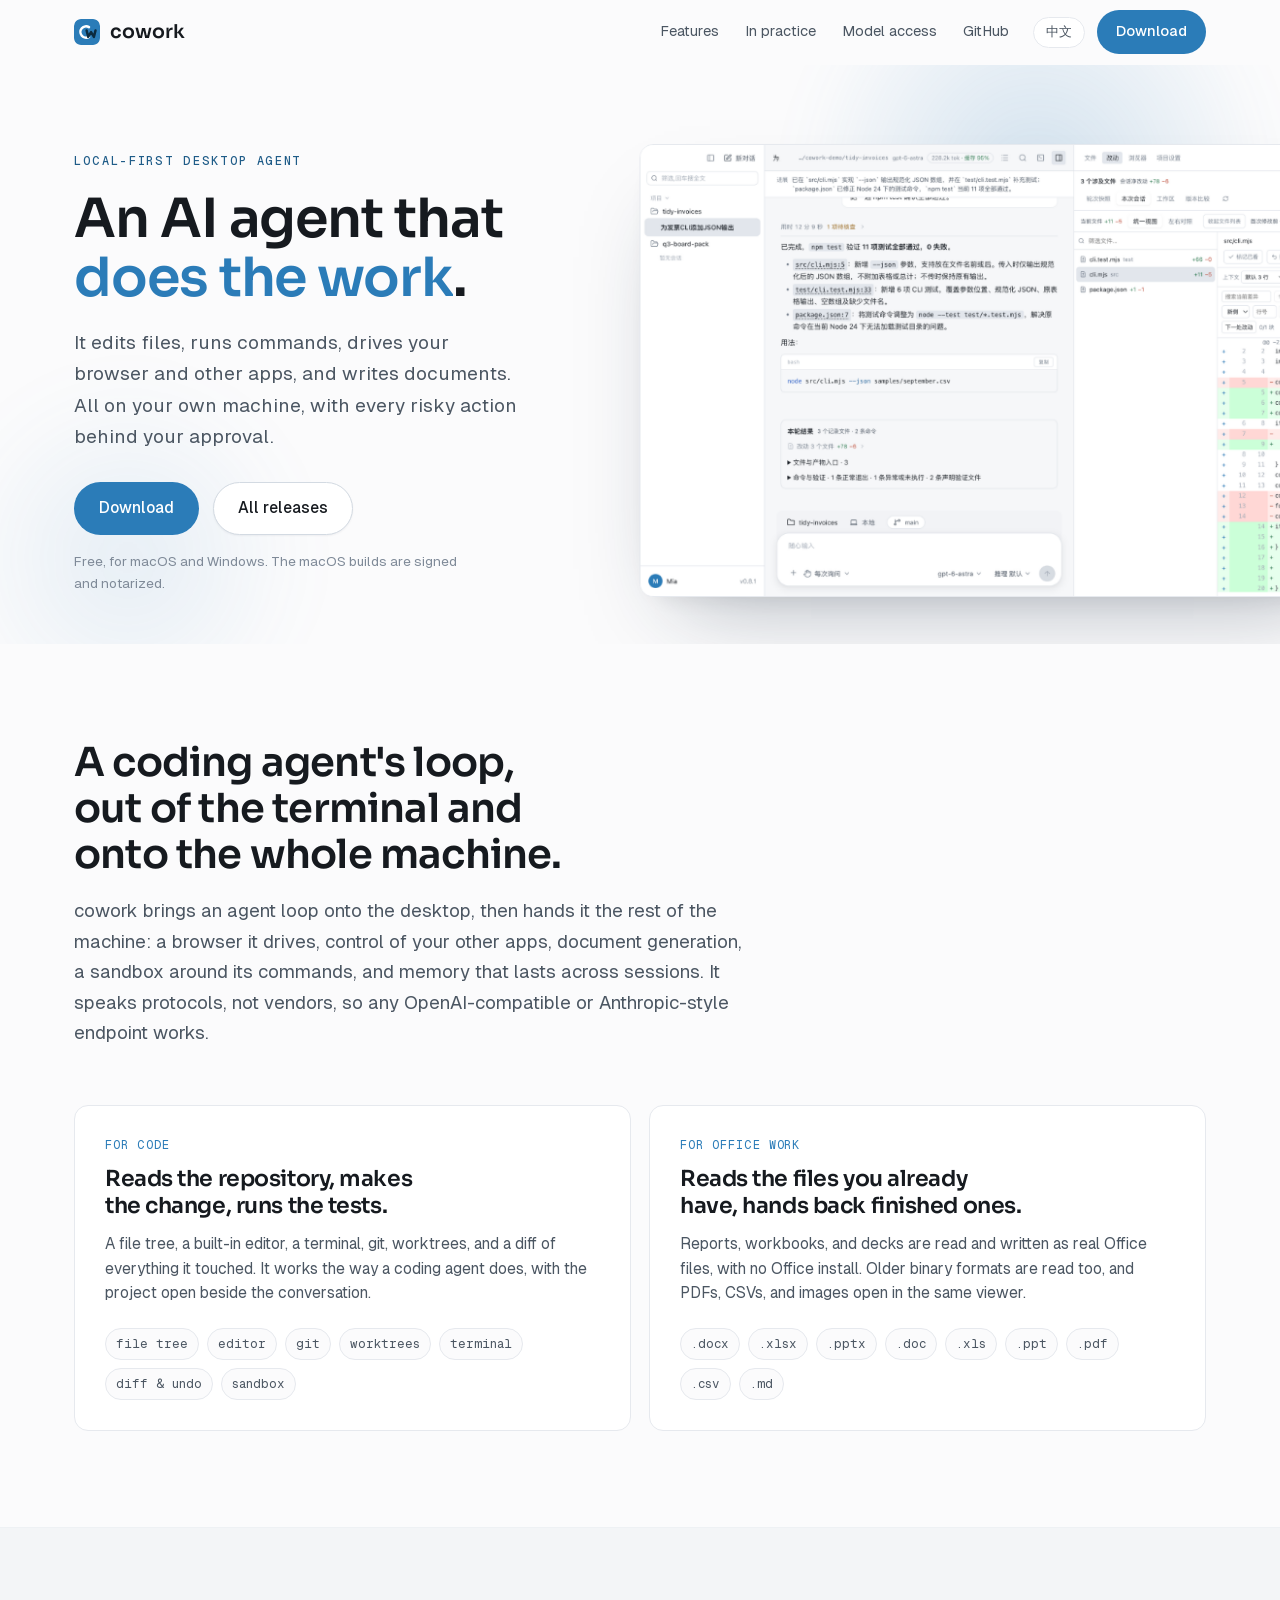
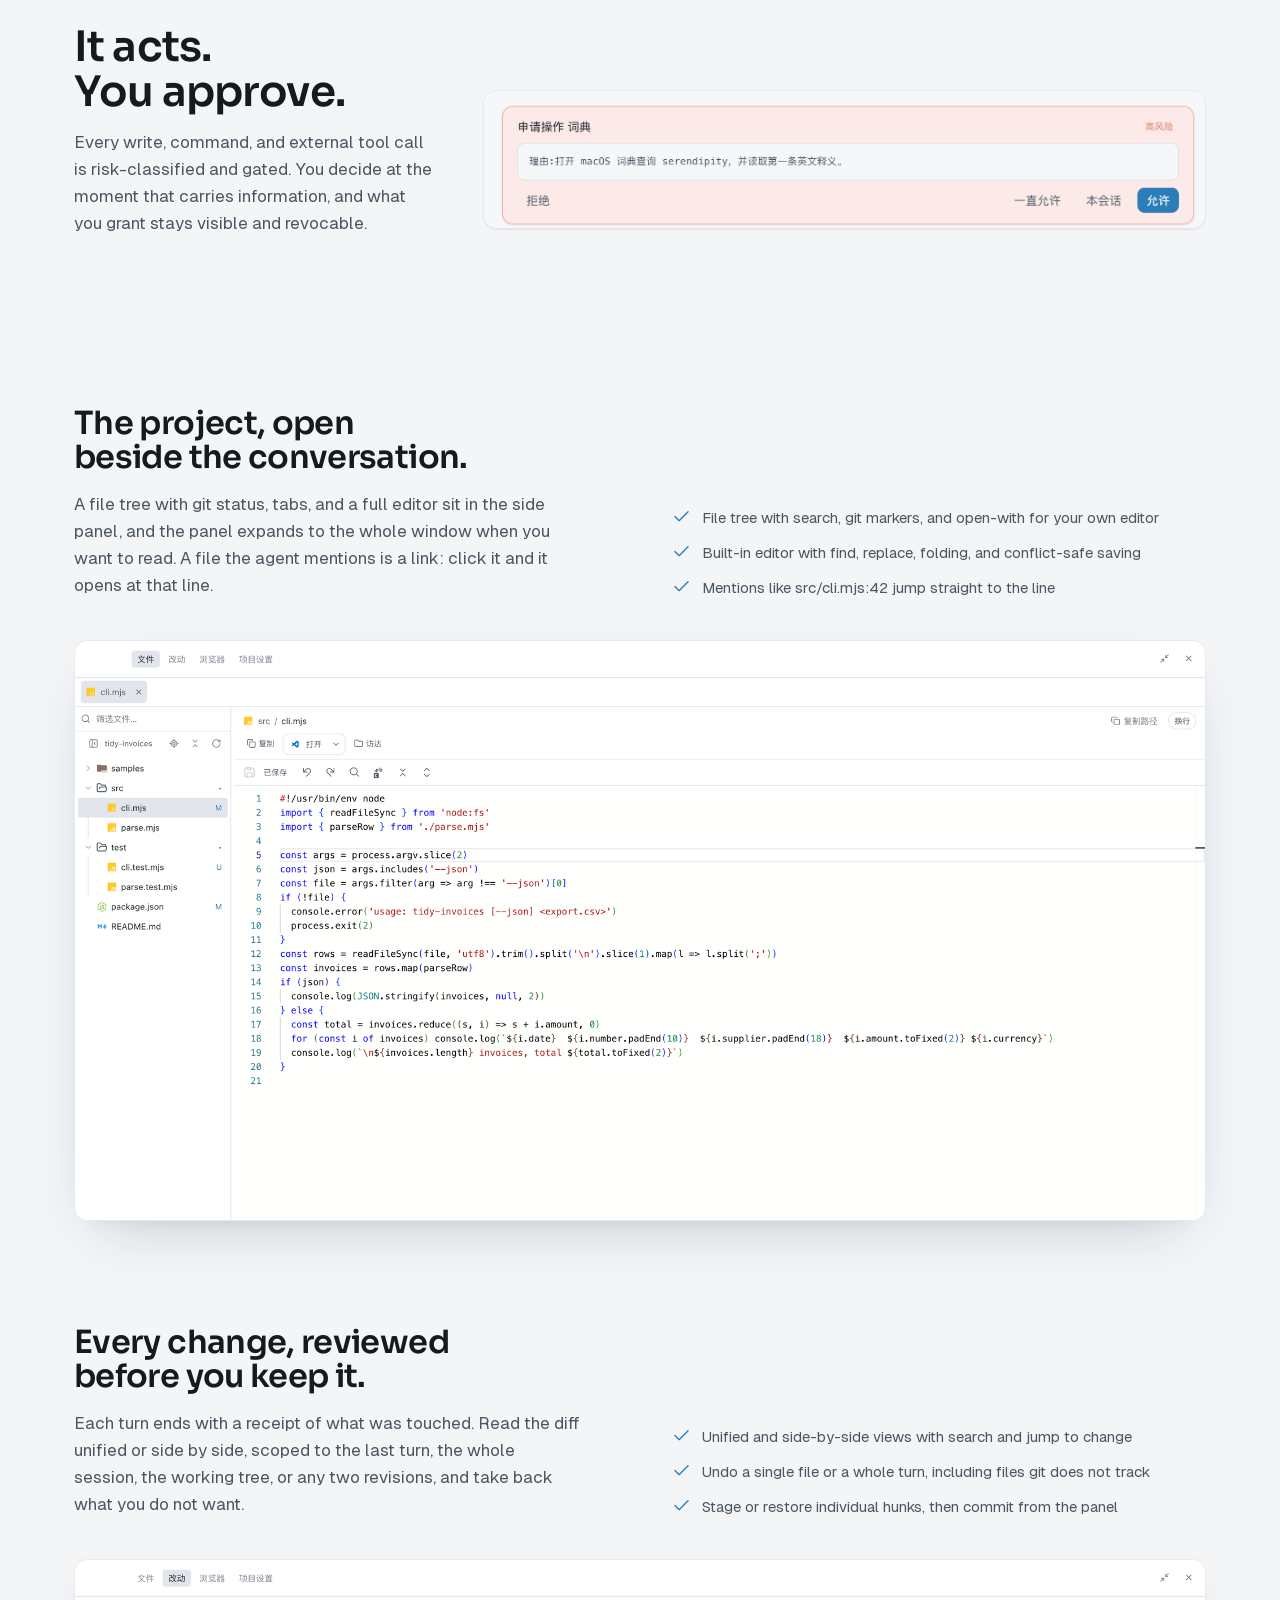
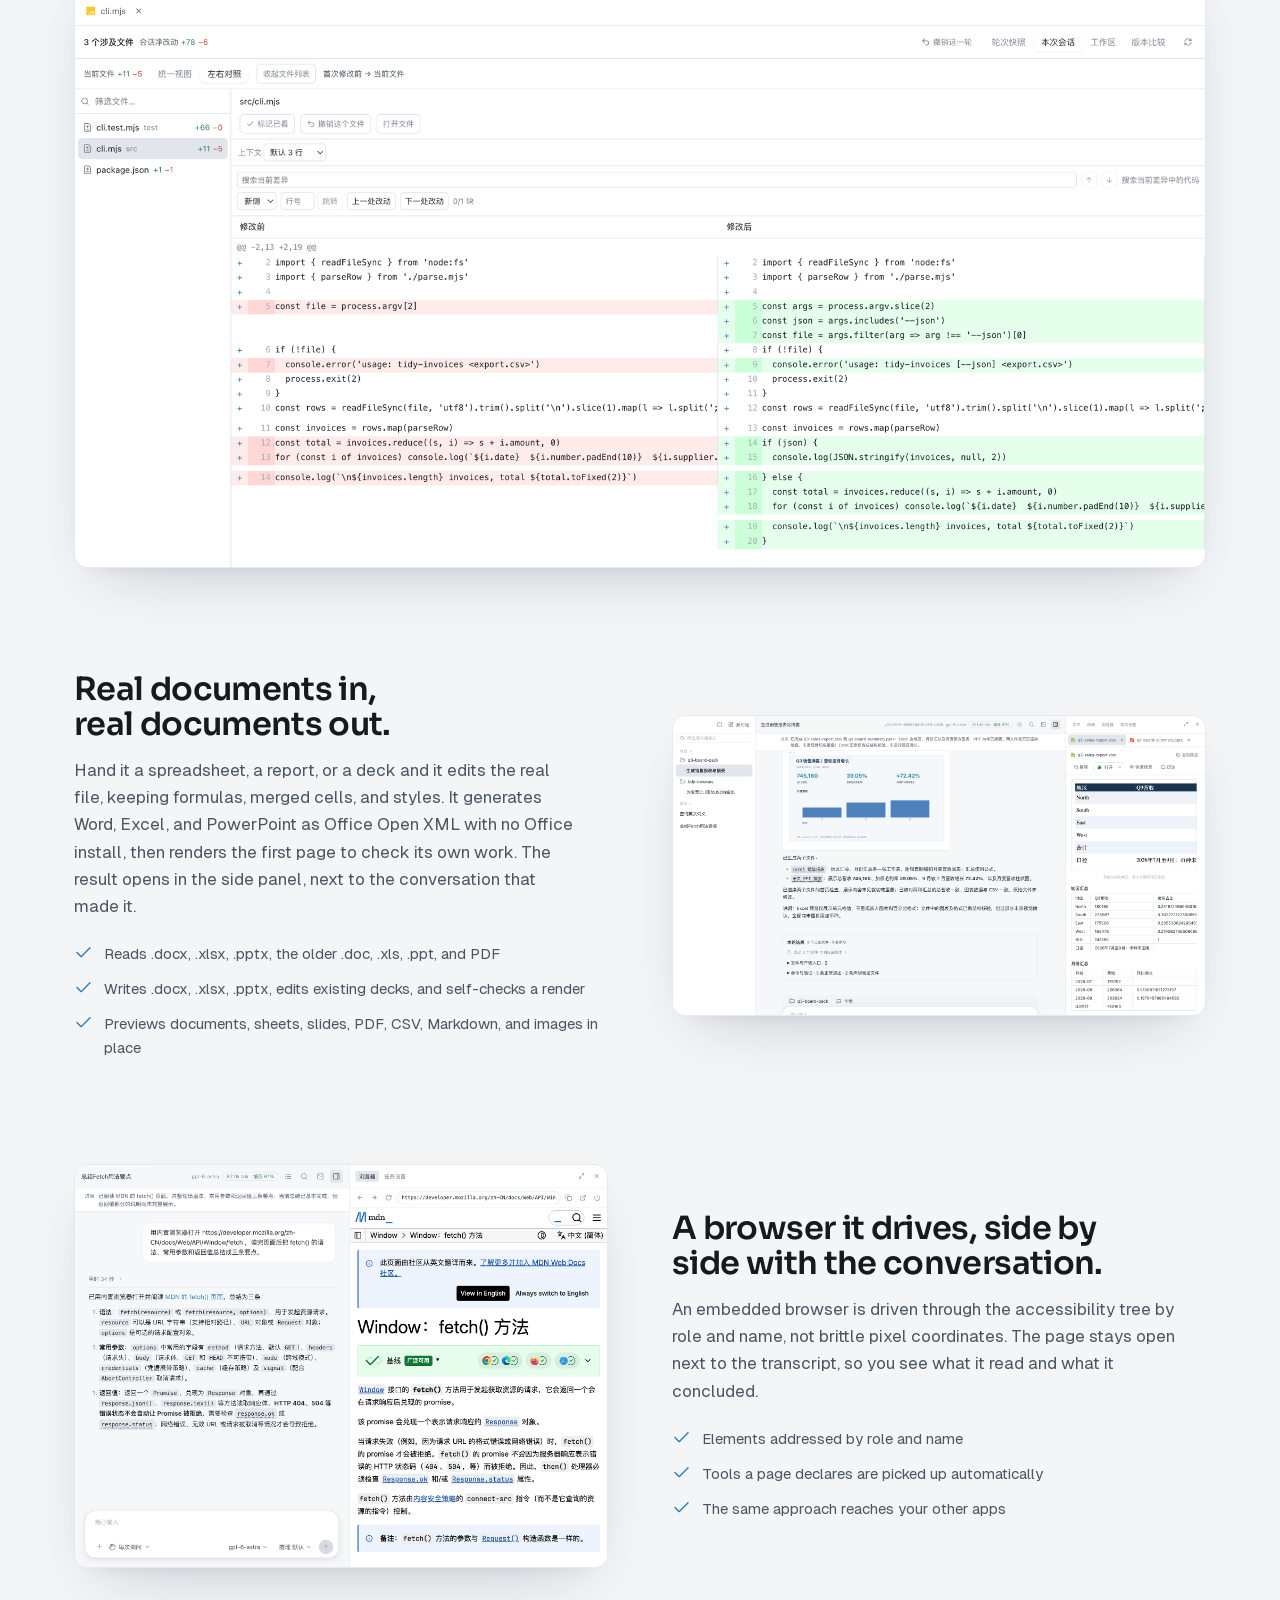
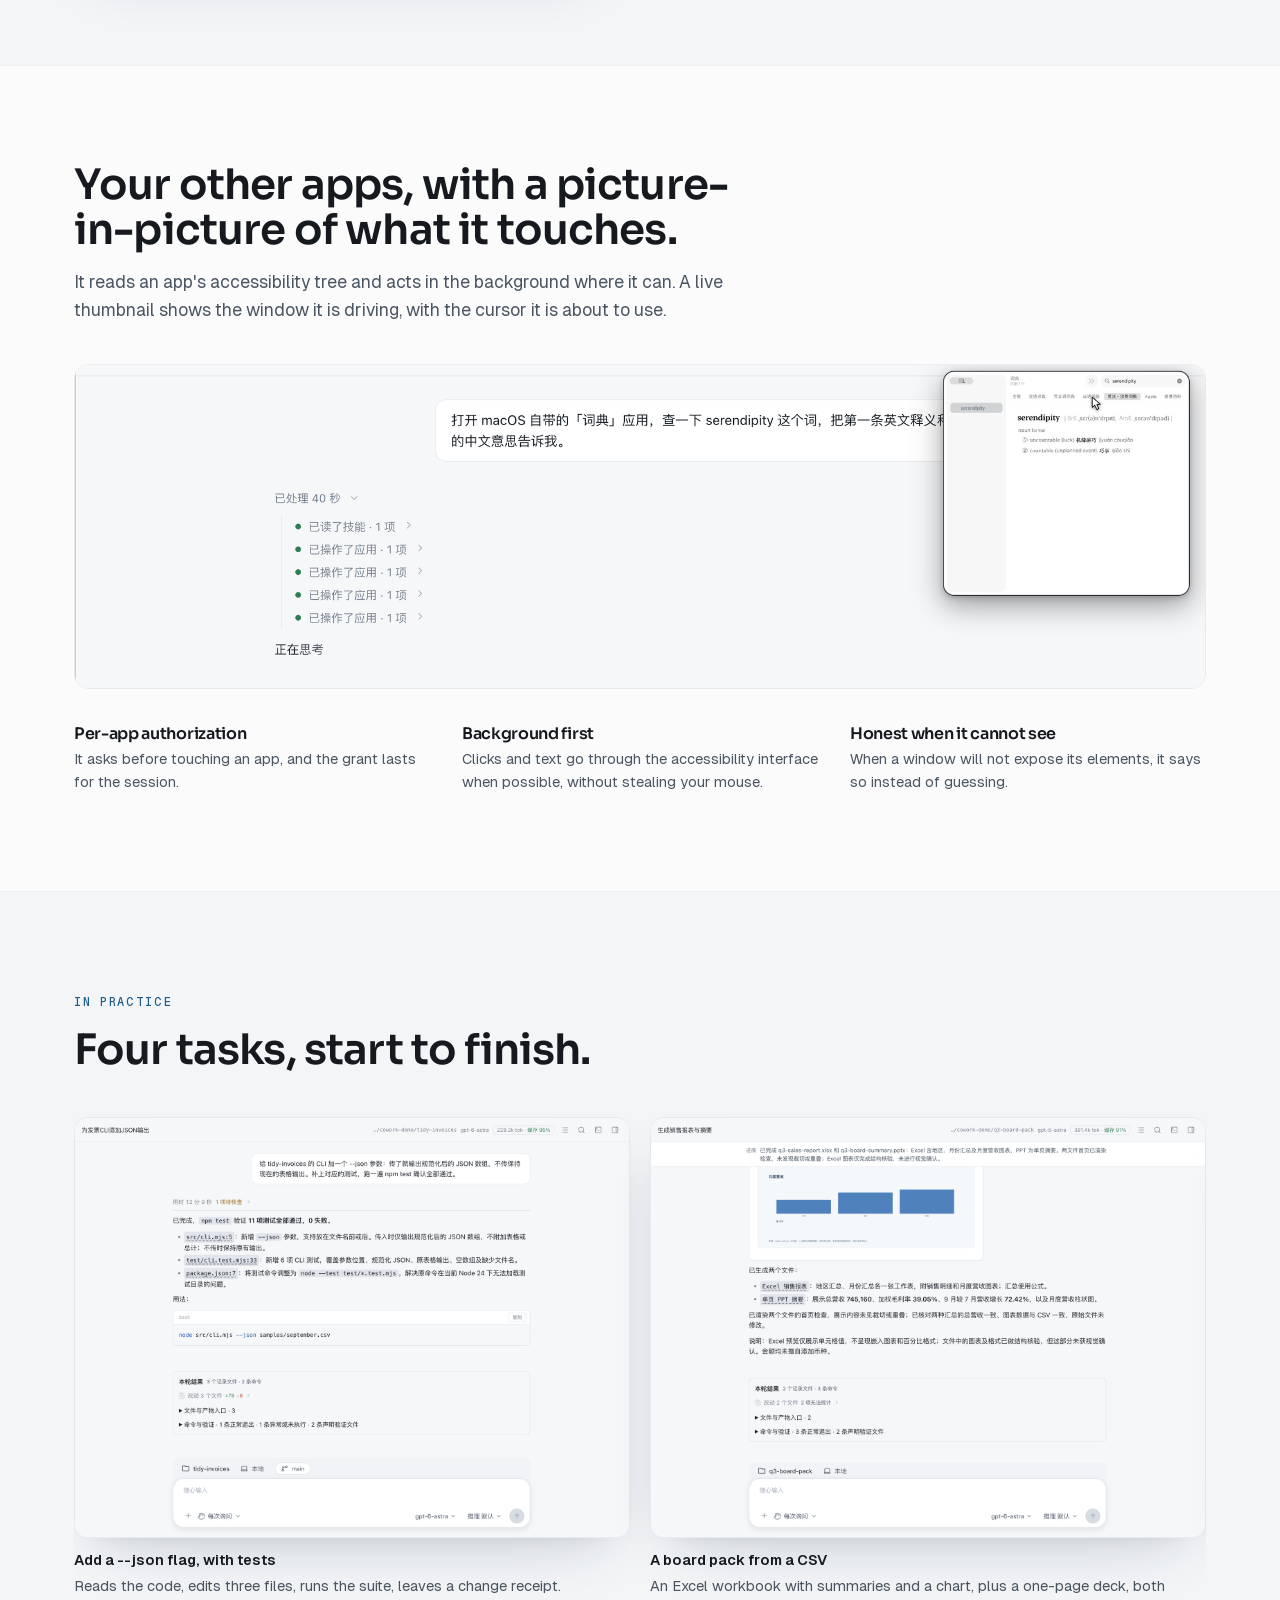
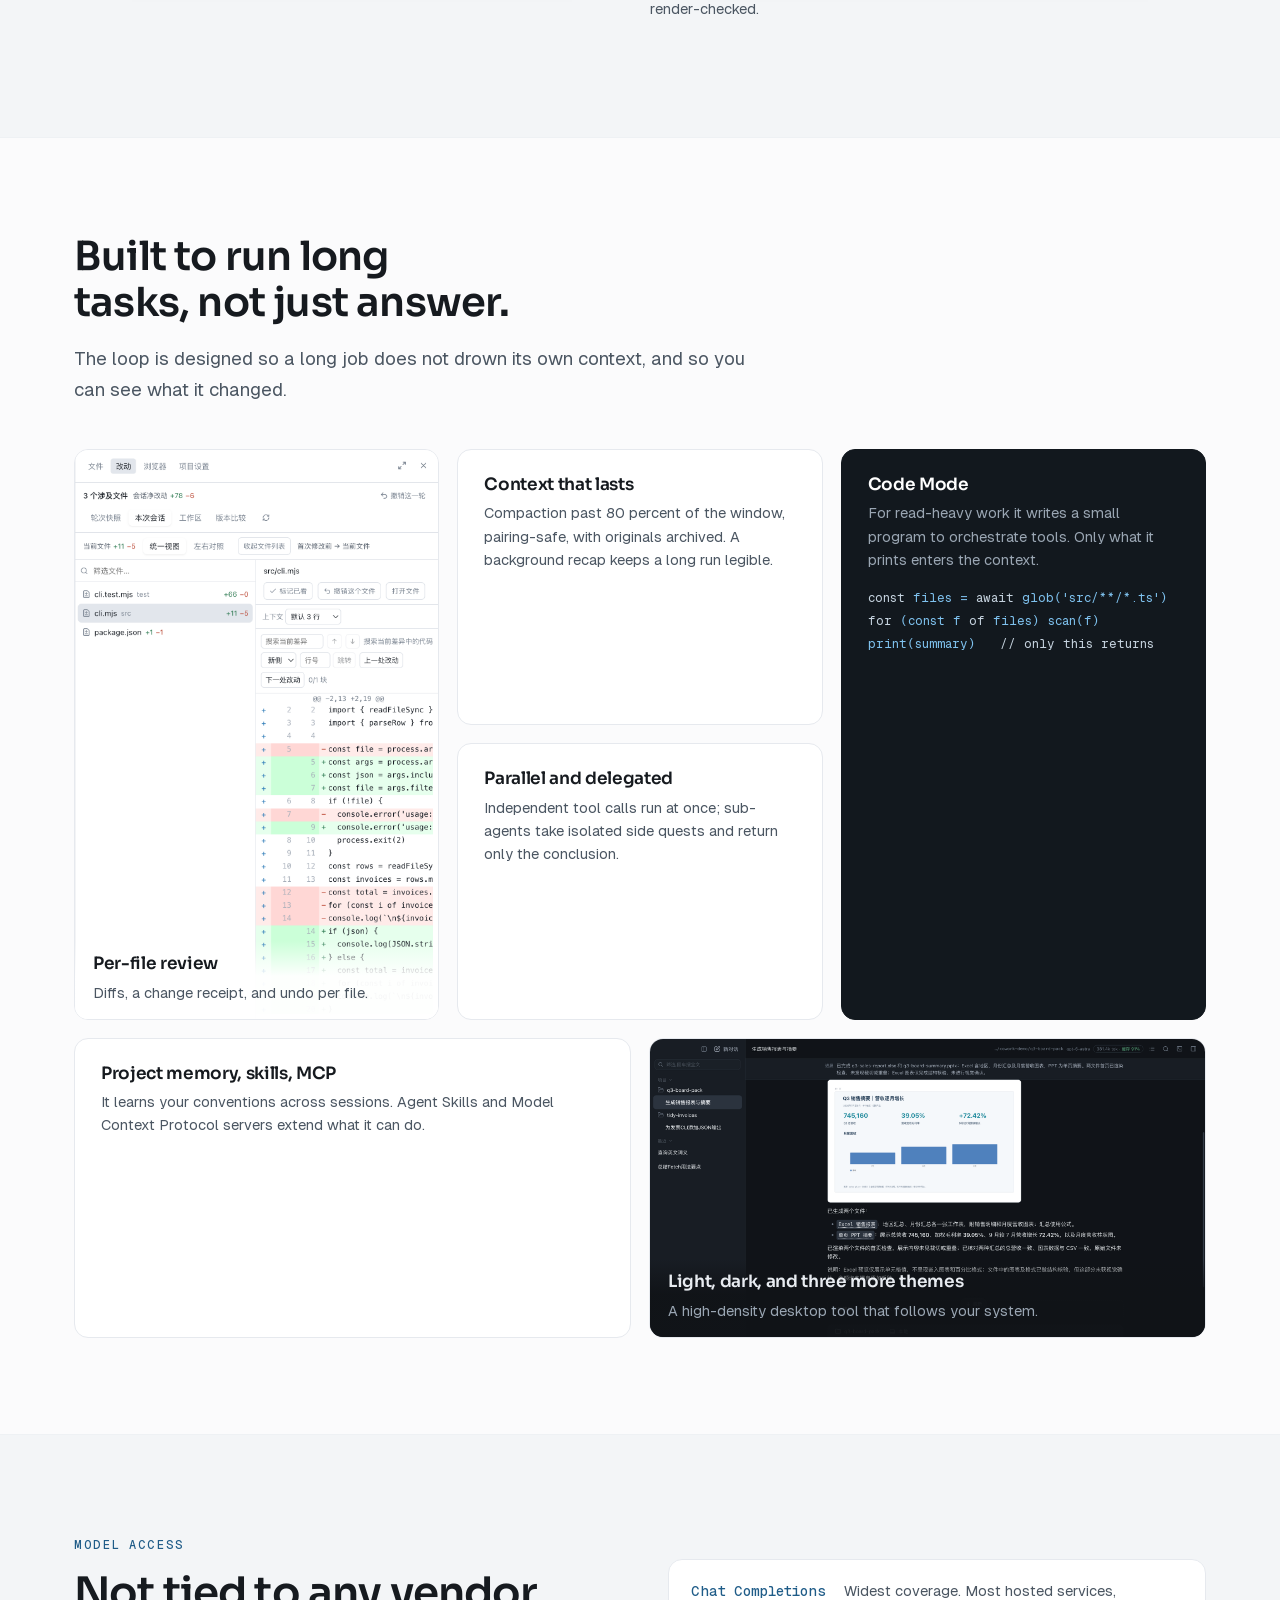
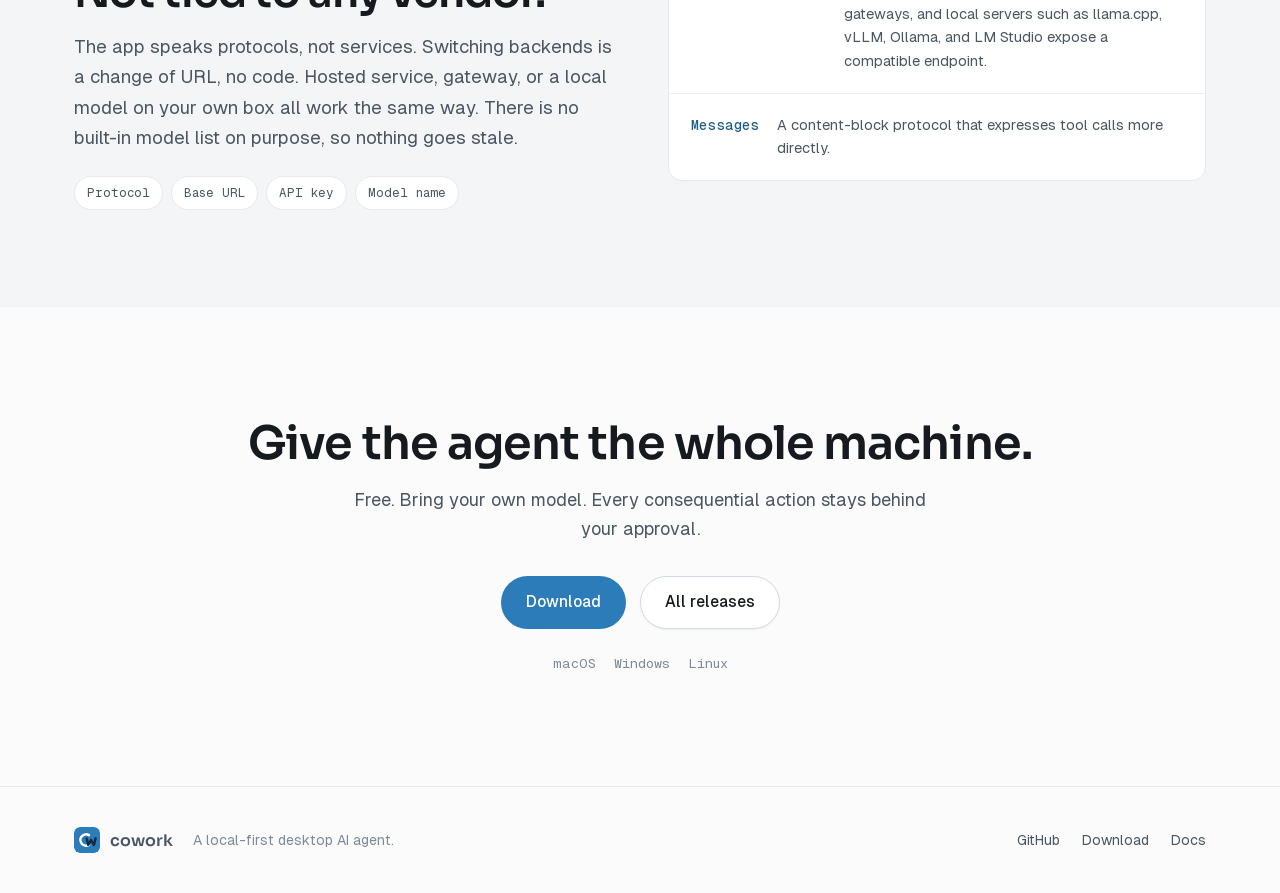
==== commit a76f2885: "Give Chinese headings room and make the secondary button read as a pair Heading tracking and line he" ====
--- a/docs/index.html
+++ b/docs/index.html
@@ -53,7 +53,7 @@
   .btn:active{transform:translateY(1px)}
   .btn-primary{background:var(--accent); color:#fff}
   .btn-primary:hover{background:var(--accent-ink)}
-  .btn-ghost{background:transparent; color:var(--ink); border-color:var(--line)}
+  .btn-ghost{background:var(--surface); color:var(--ink); border-color:#d3dae2; box-shadow:0 1px 2px rgba(22,26,31,.05)}
   .btn-ghost:hover{border-color:var(--ink-3); background:var(--surface)}
   .btn-lg{padding:13px 24px; font-size:15.5px}
   .lang{font-family:var(--mono); font-size:12.5px; color:var(--ink-2); border:1px solid var(--line); background:var(--surface); border-radius:var(--radius-pill); padding:6px 12px; cursor:pointer; transition:border-color .2s, color .2s}
@@ -66,7 +66,7 @@
   .hero h1{font-size:clamp(36px,4.3vw,54px); margin-top:18px}
   .hero h1 em{font-style:normal; color:var(--accent)}
   .hero .lede{margin-top:20px; font-size:19px}
-  .hero-actions{display:flex; flex-wrap:wrap; gap:14px; margin-top:30px}
+  .hero-actions{display:flex; flex-wrap:wrap; align-items:center; gap:14px; margin-top:30px}
   .hero-note{margin-top:16px; font-size:13.5px; color:var(--ink-3); max-width:44ch}
   .hero-media{position:relative; min-width:0}
   .hero-media .shot{width:118%; max-width:none; box-shadow:var(--shadow-lift)}
@@ -248,6 +248,16 @@
     .gallery .shot{transition:none}
     html{scroll-behavior:auto}
   }
+  /*
+   * Chinese typesetting. The heading metrics above are tuned for Latin: negative tracking and a
+   * 1.08 line height pull square CJK glyphs into each other. Chinese gets neutral tracking,
+   * taller lines, and a lighter hand on the uppercase-style kicker.
+   */
+  html[lang^="zh"] h1, html[lang^="zh"] h2, html[lang^="zh"] h3, html[lang^="zh"] h4{letter-spacing:.015em; line-height:1.32}
+  html[lang^="zh"] .hero h1{line-height:1.26}
+  html[lang^="zh"] .kicker{letter-spacing:.08em}
+  html[lang^="zh"] .lede{line-height:1.85}
+  html[lang^="zh"] body{line-height:1.75}
 </style>
 </head>
 <body>
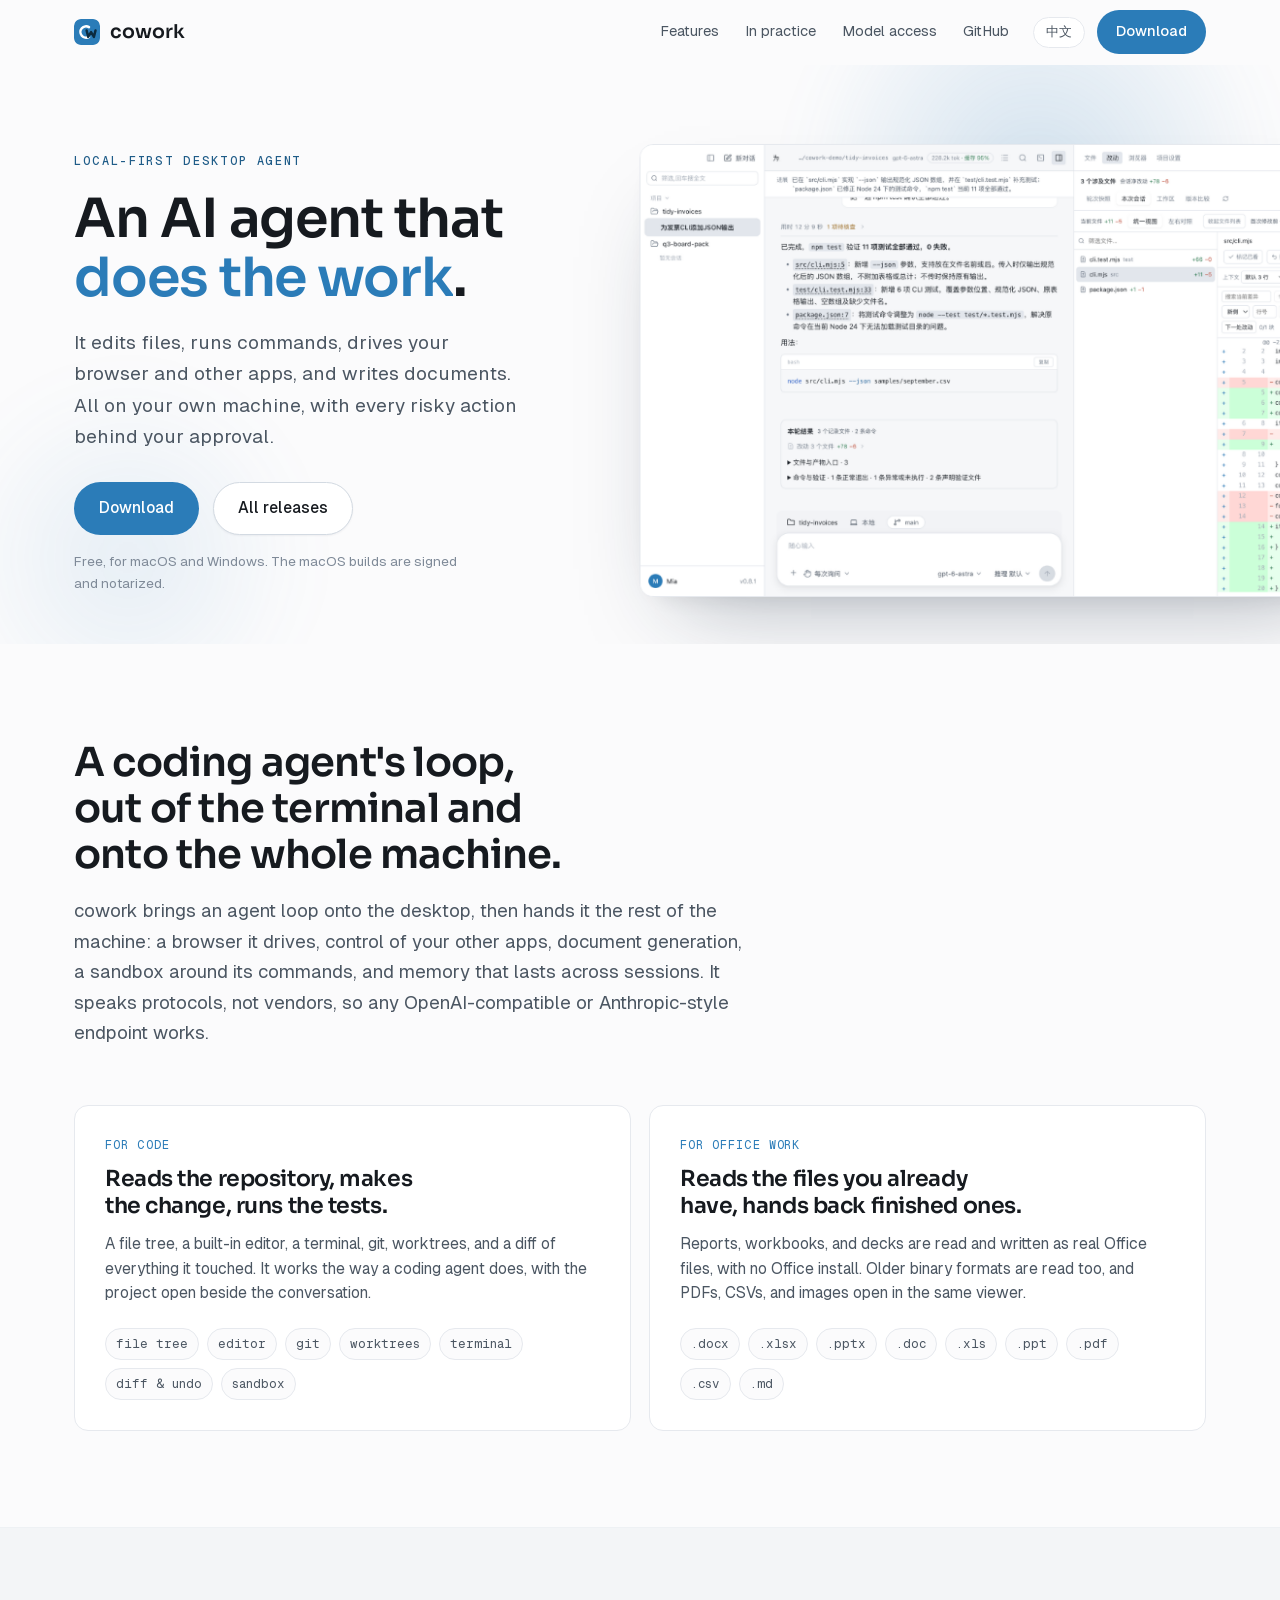
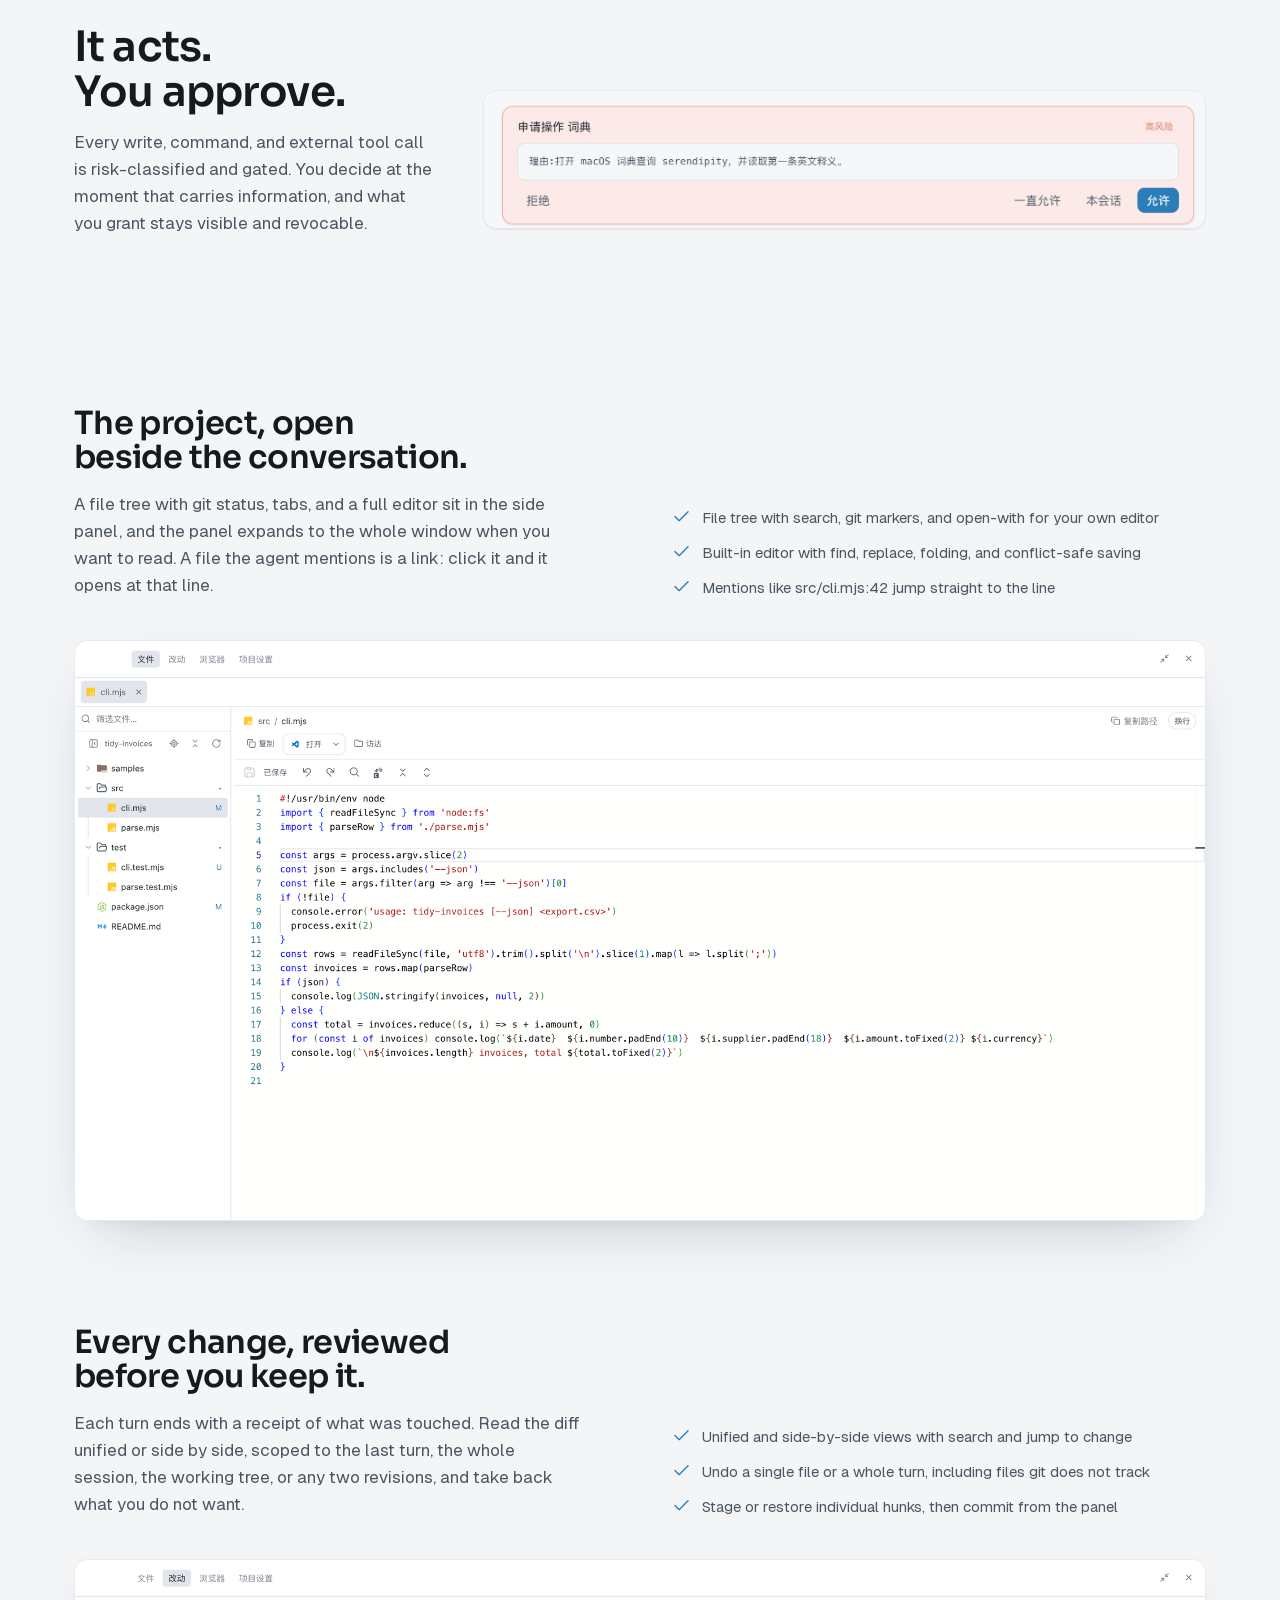
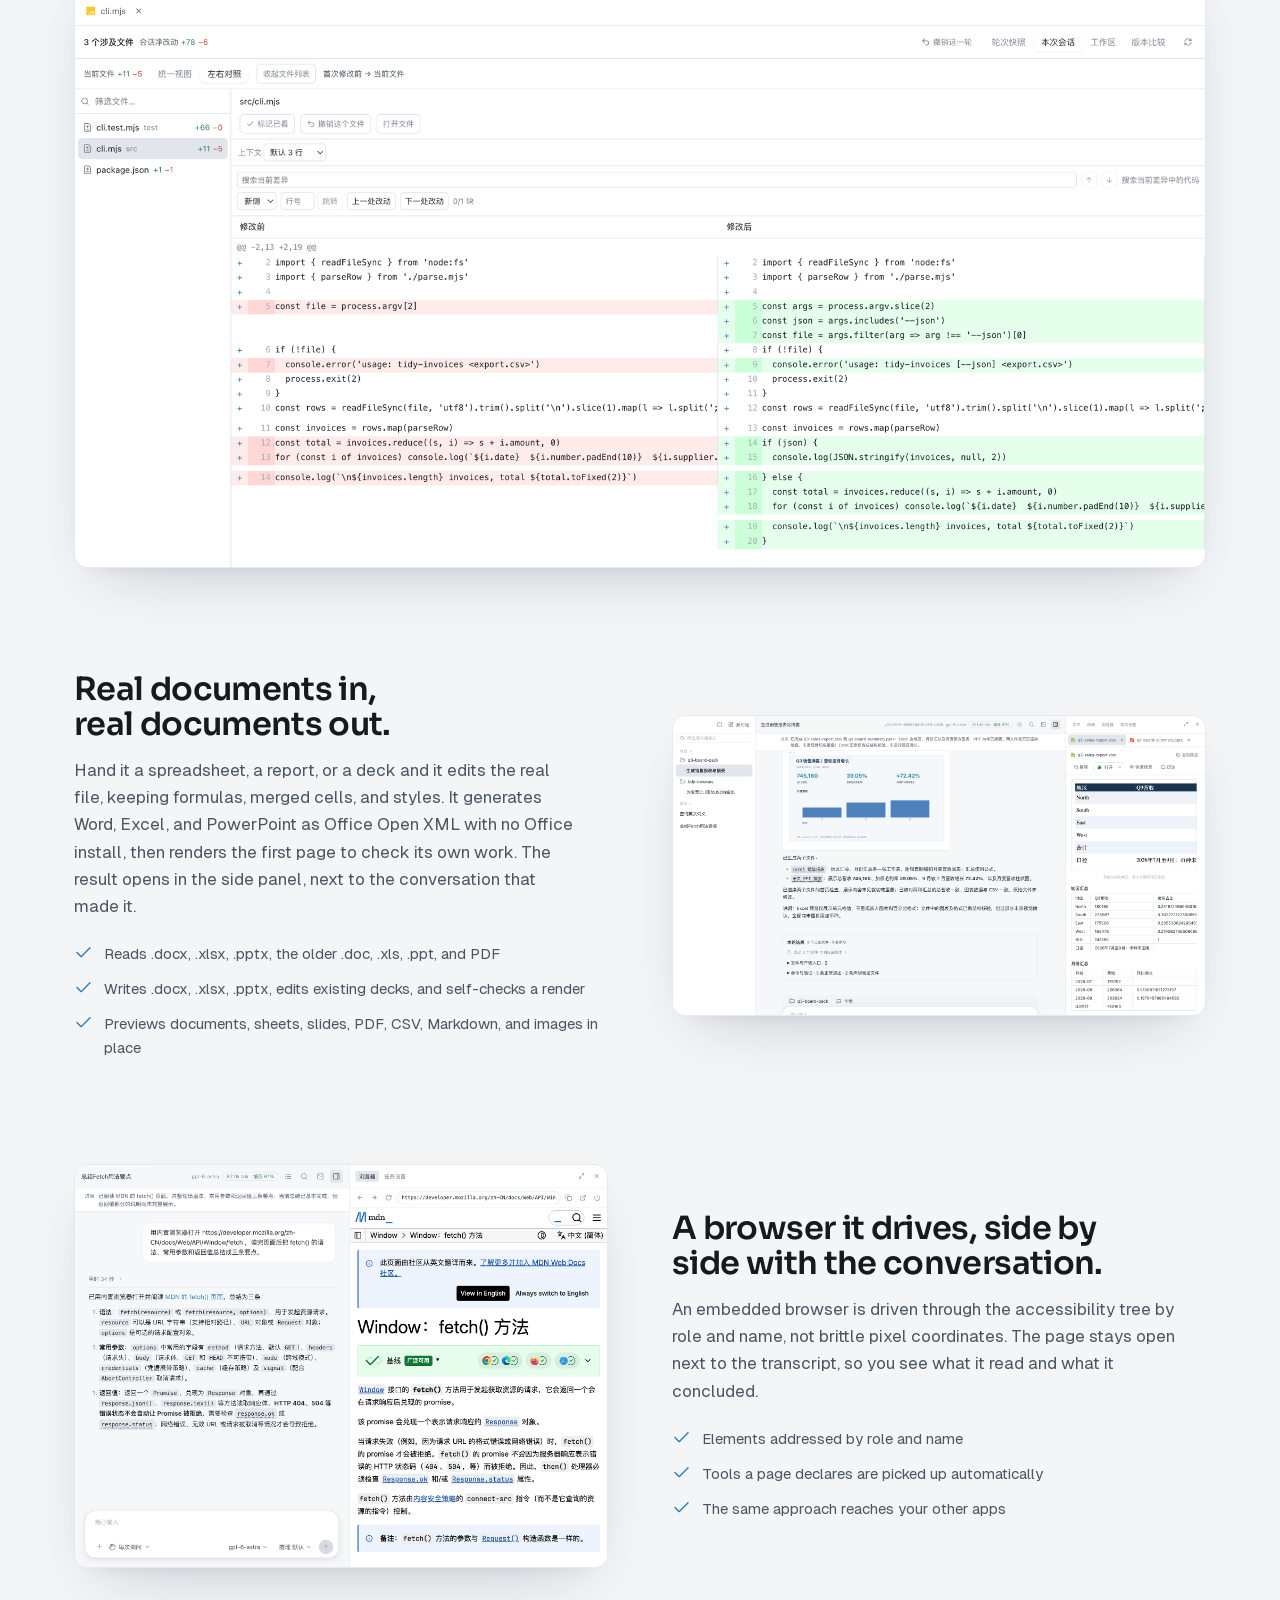
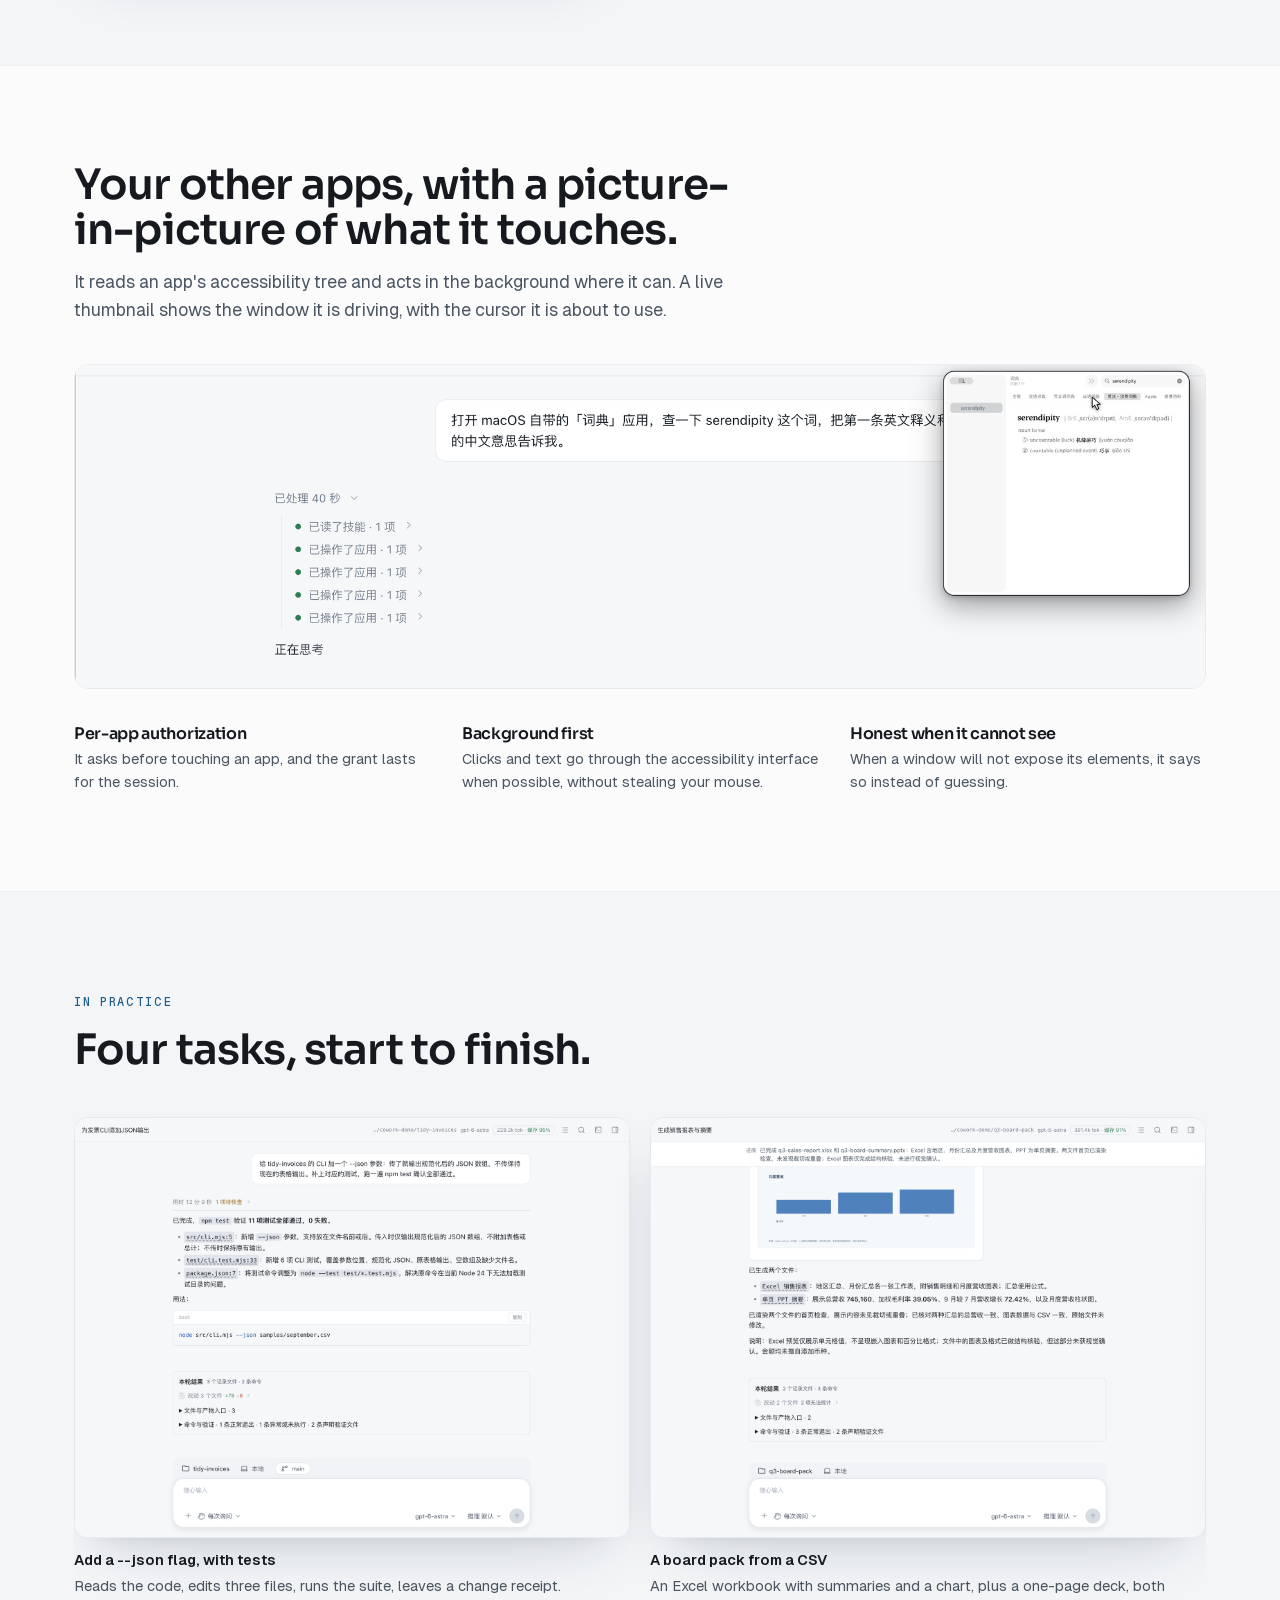
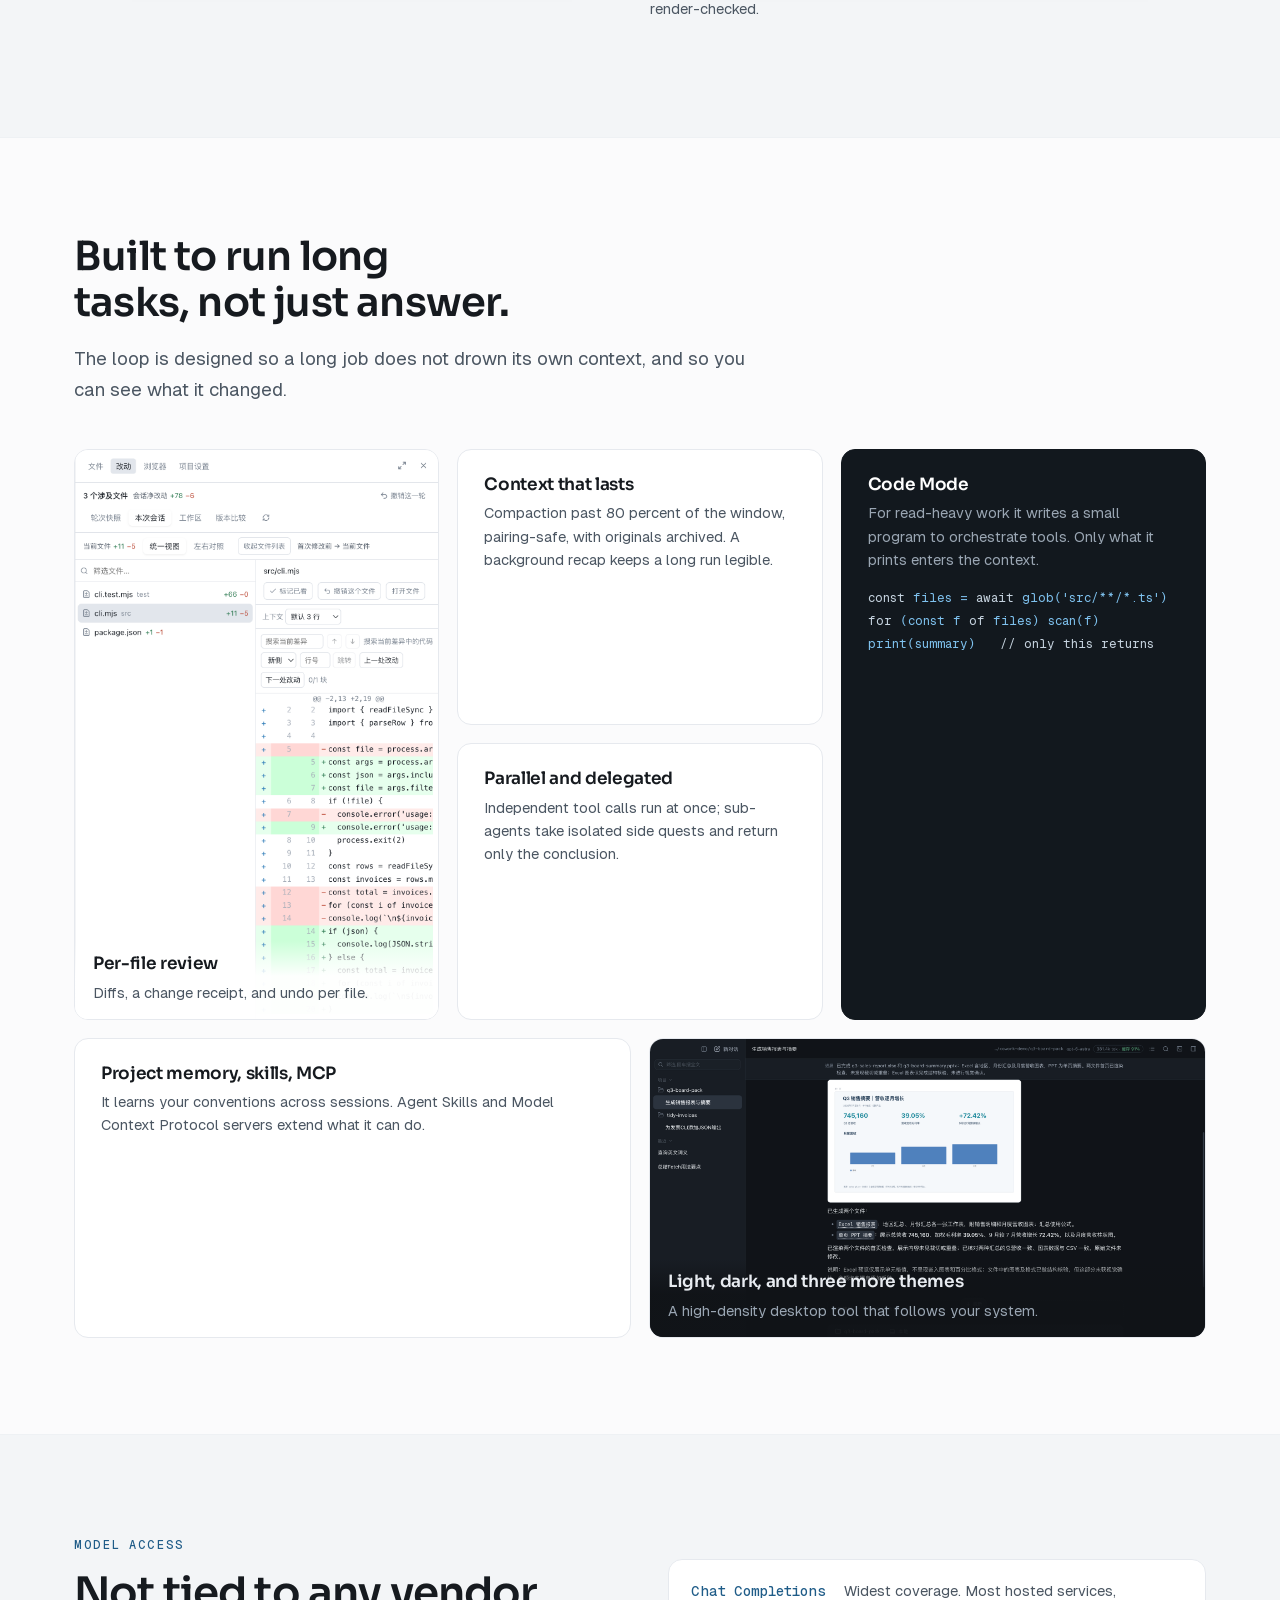
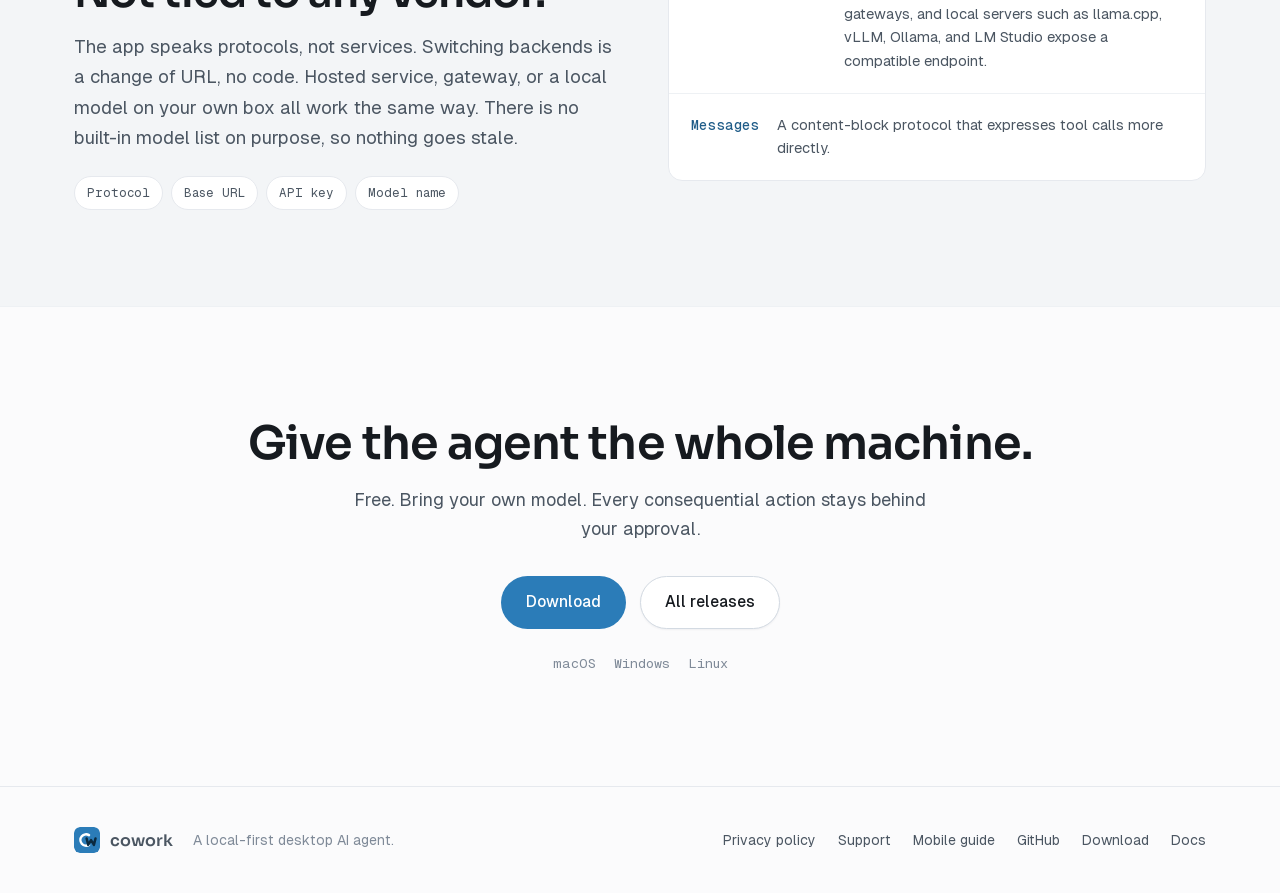
==== commit 1eba900c: "Add bilingual mobile privacy and support pages Publish privacy, support and onboarding guidance for " ====
--- a/docs/index.html
+++ b/docs/index.html
@@ -495,6 +495,9 @@
     <span class="brand"><svg viewBox="0 0 128 128" width="20" height="20" aria-hidden="true" style="border-radius:6px"><rect width="128" height="128" rx="28" fill="#2b7cb8"/><path d="M74 40 A28 28 0 1 0 74 88" fill="none" stroke="#fff" stroke-width="12" stroke-linecap="round"/><path d="M62 56 L70 88 L84 64 L98 88 L106 56" fill="none" stroke="#0b2a3f" stroke-width="12" stroke-linecap="round" stroke-linejoin="round"/></svg>cowork</span>
     <span data-t="foot.tag" style="color:var(--ink-3)">A local-first desktop AI agent.</span>
     <div class="foot-links">
+      <a href="/mobile/privacy/" data-t="foot.privacy">Privacy policy</a>
+      <a href="/mobile/support/" data-t="foot.support">Support</a>
+      <a href="/mobile/help/" data-t="foot.help">Mobile guide</a>
       <a href="https://github.com/coworkagent/cowork-releases" target="_blank" rel="noopener">GitHub</a>
       <a href="download/" data-t="foot.dl">Download</a>
       <a href="https://github.com/coworkagent/cowork-releases#readme" target="_blank" rel="noopener" data-t="foot.docs">Docs</a>
@@ -569,6 +572,7 @@
     'cta.title':['Give the agent the whole machine.','把电脑交给 Agent 试试。'],
     'cta.sub':['Free. Bring your own model. Every consequential action stays behind your approval.','免费使用，模型自己选。每一个会产生后果的操作，都要你点头才会执行。'],
     'cta.dl':['Download','下载'],'cta.src':['All releases','全部版本'],
+    'foot.privacy':['Privacy policy','隐私政策'],'foot.support':['Support','支持'],'foot.help':['Mobile guide','移动端指南'],
     'foot.tag':['A local-first desktop AI agent.','跑在你自己电脑上的桌面 AI Agent。'],'foot.dl':['Download','下载'],'foot.docs':['Docs','文档']
   };
   var HTML_KEYS = {'hero.title':1};
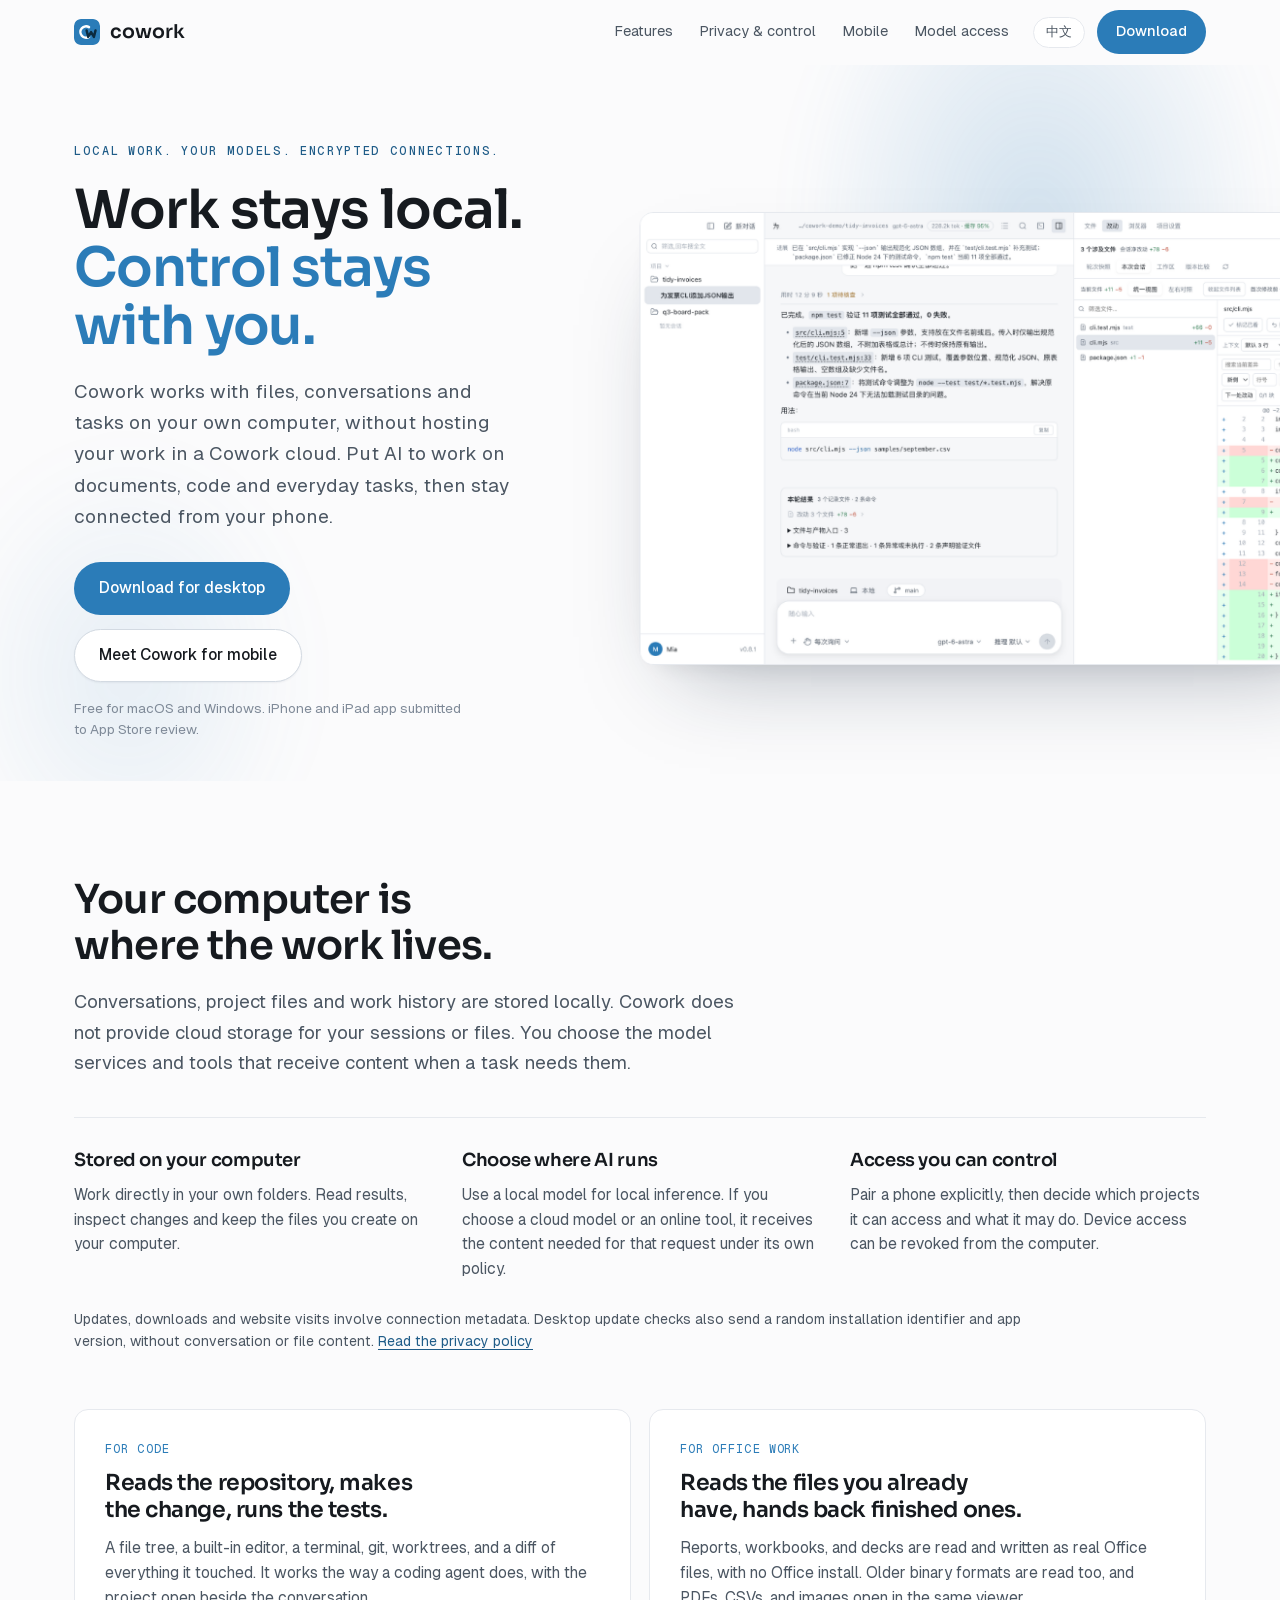
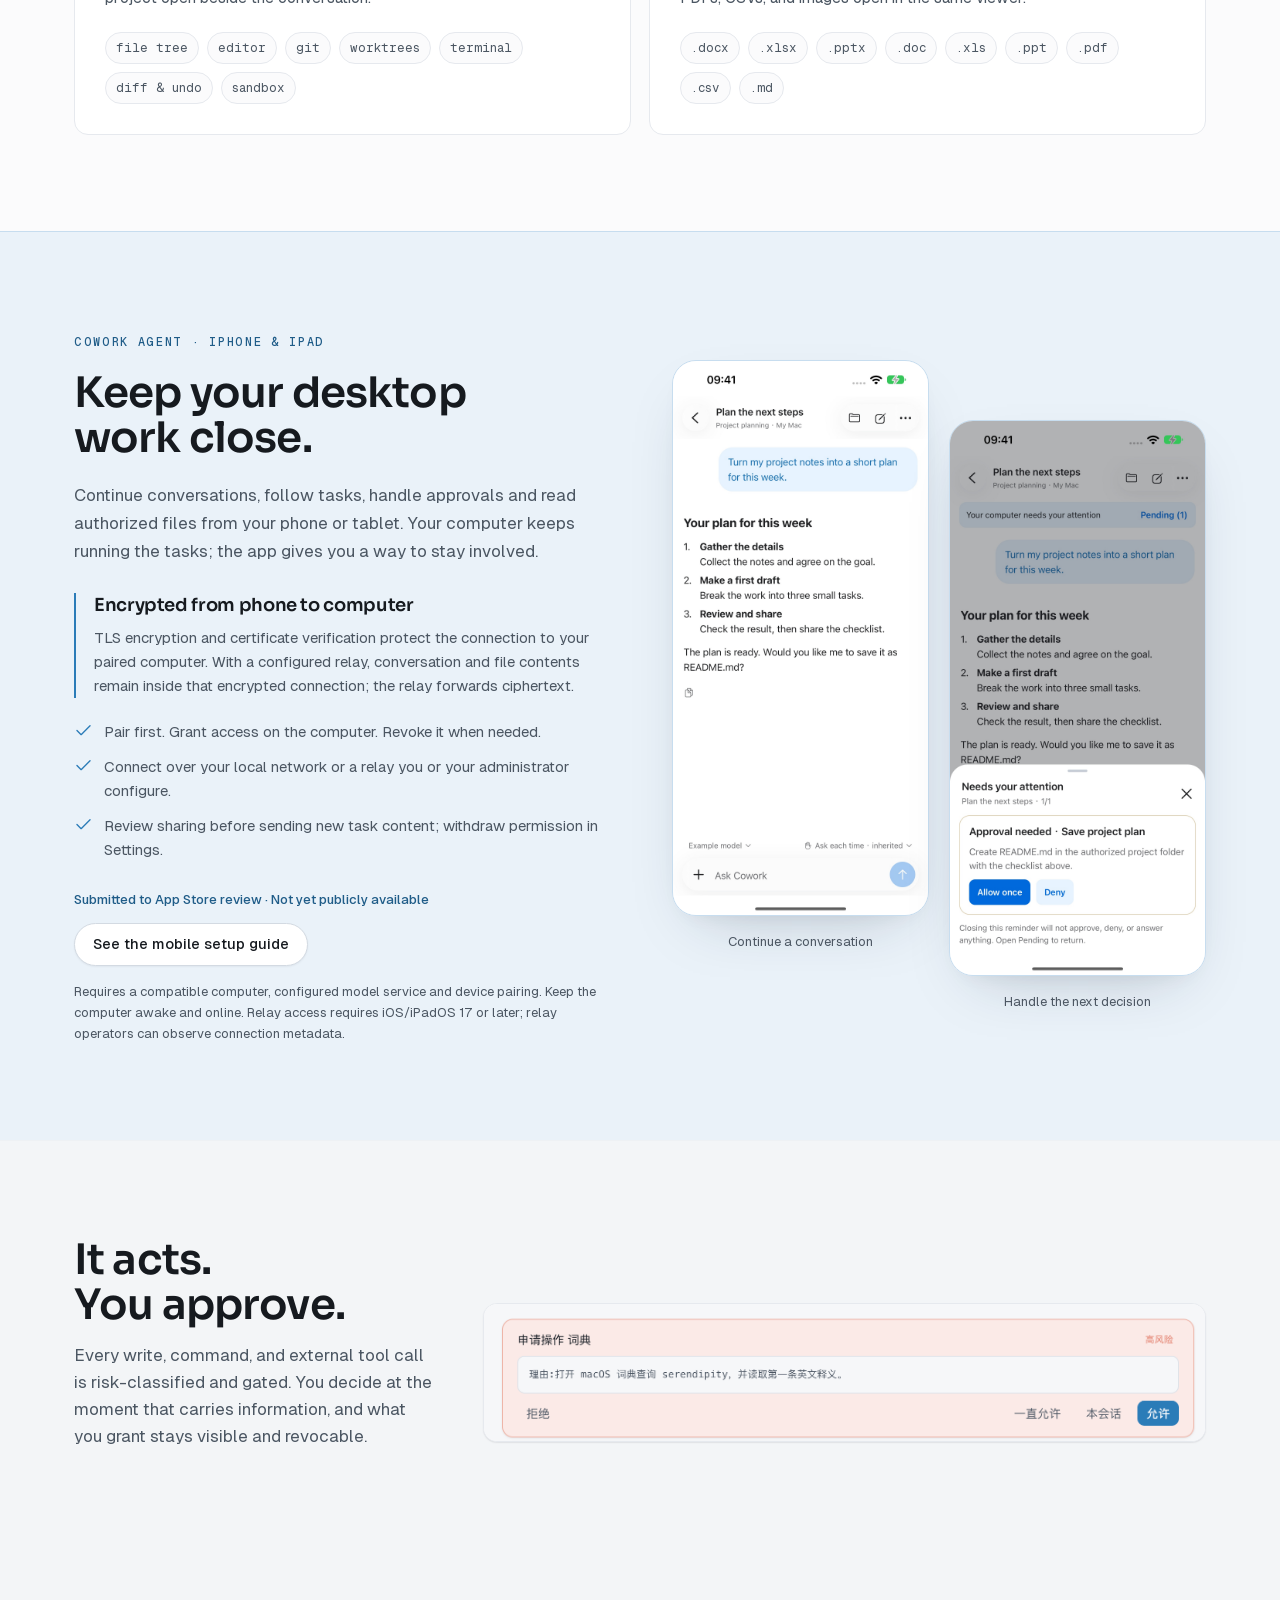
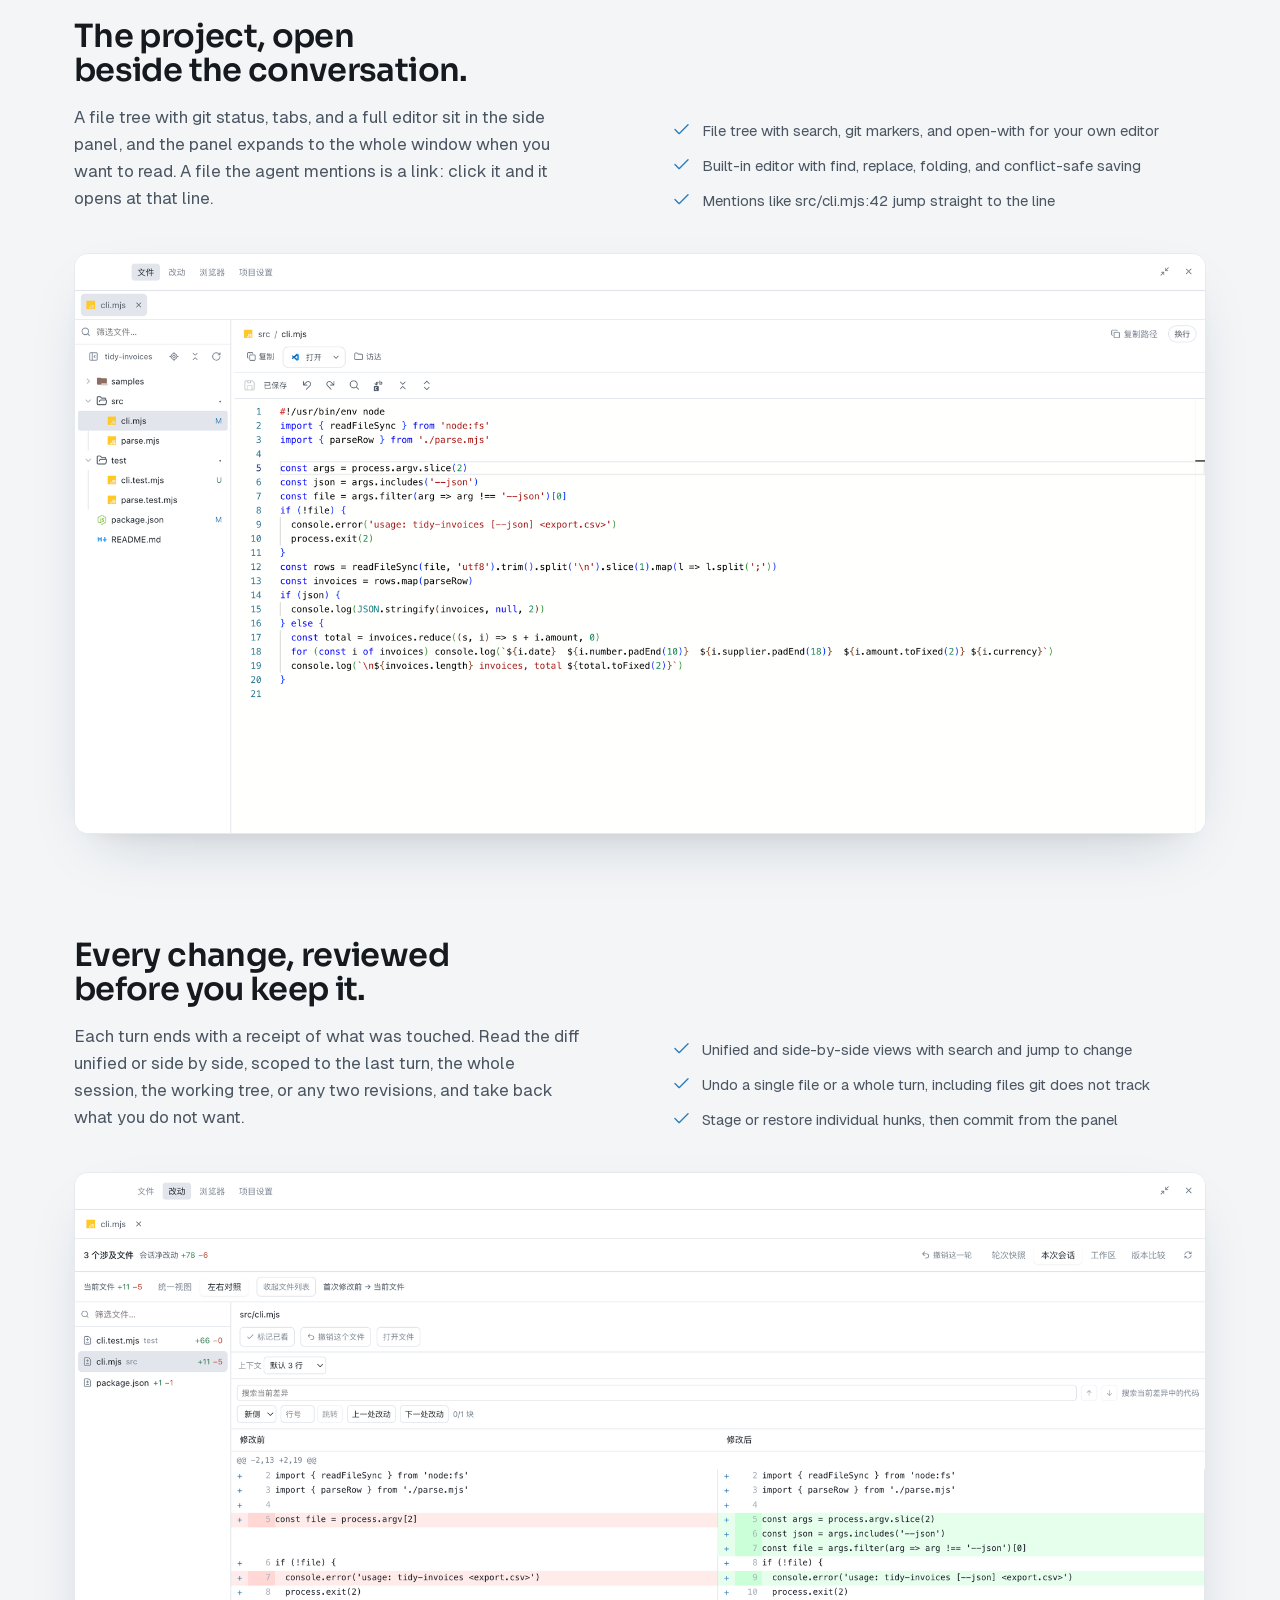
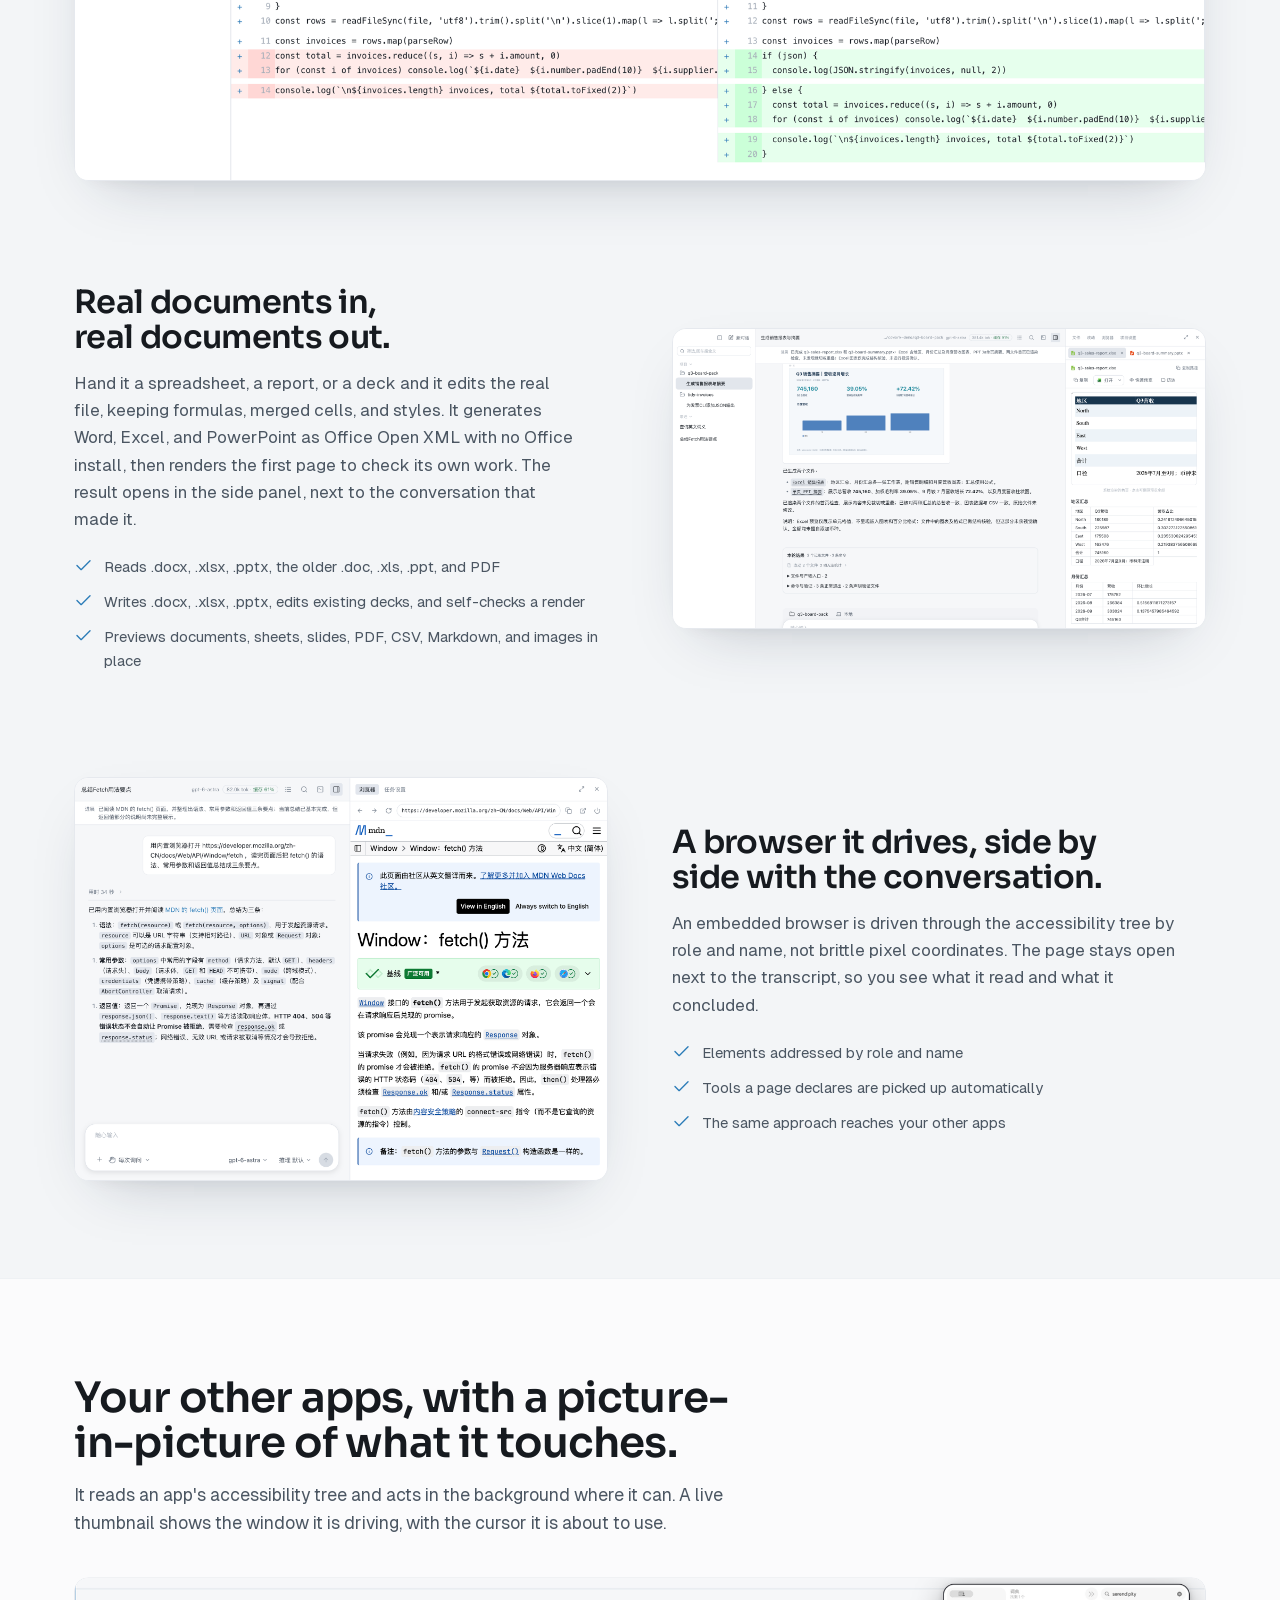
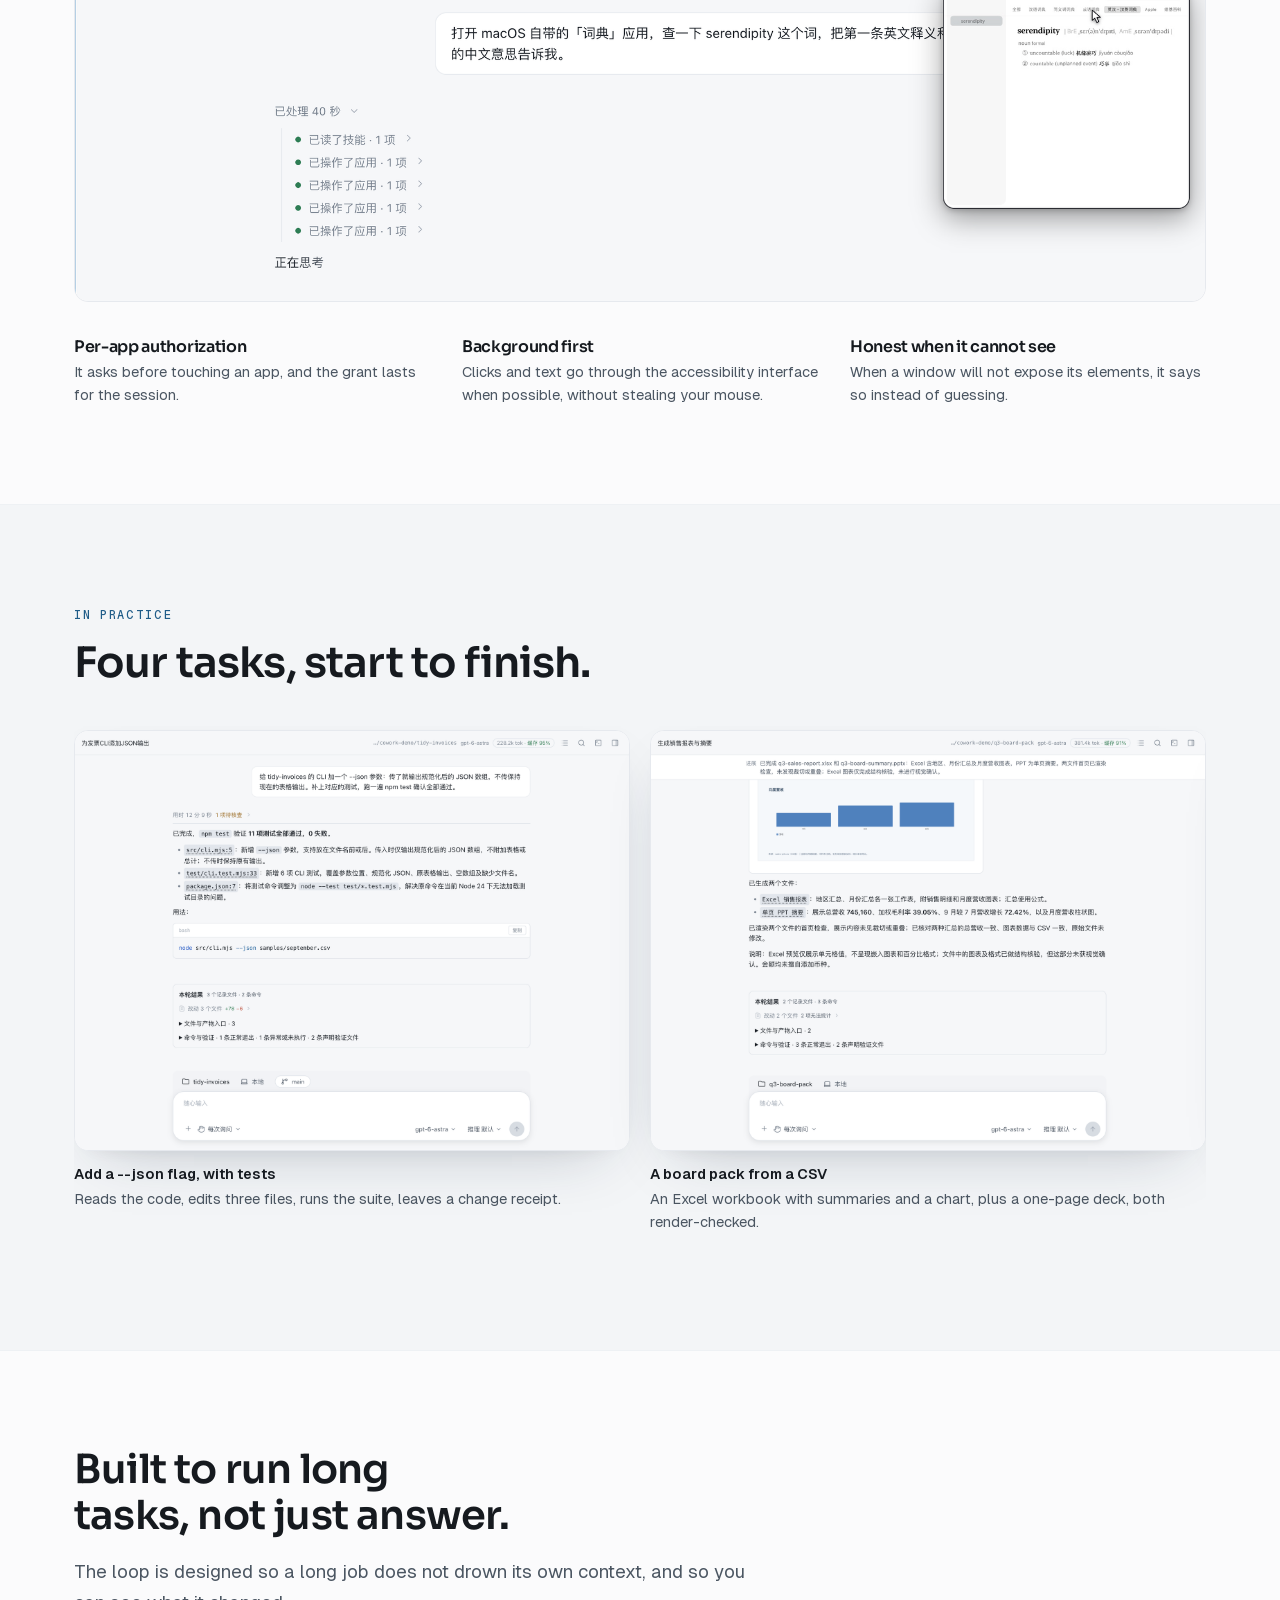
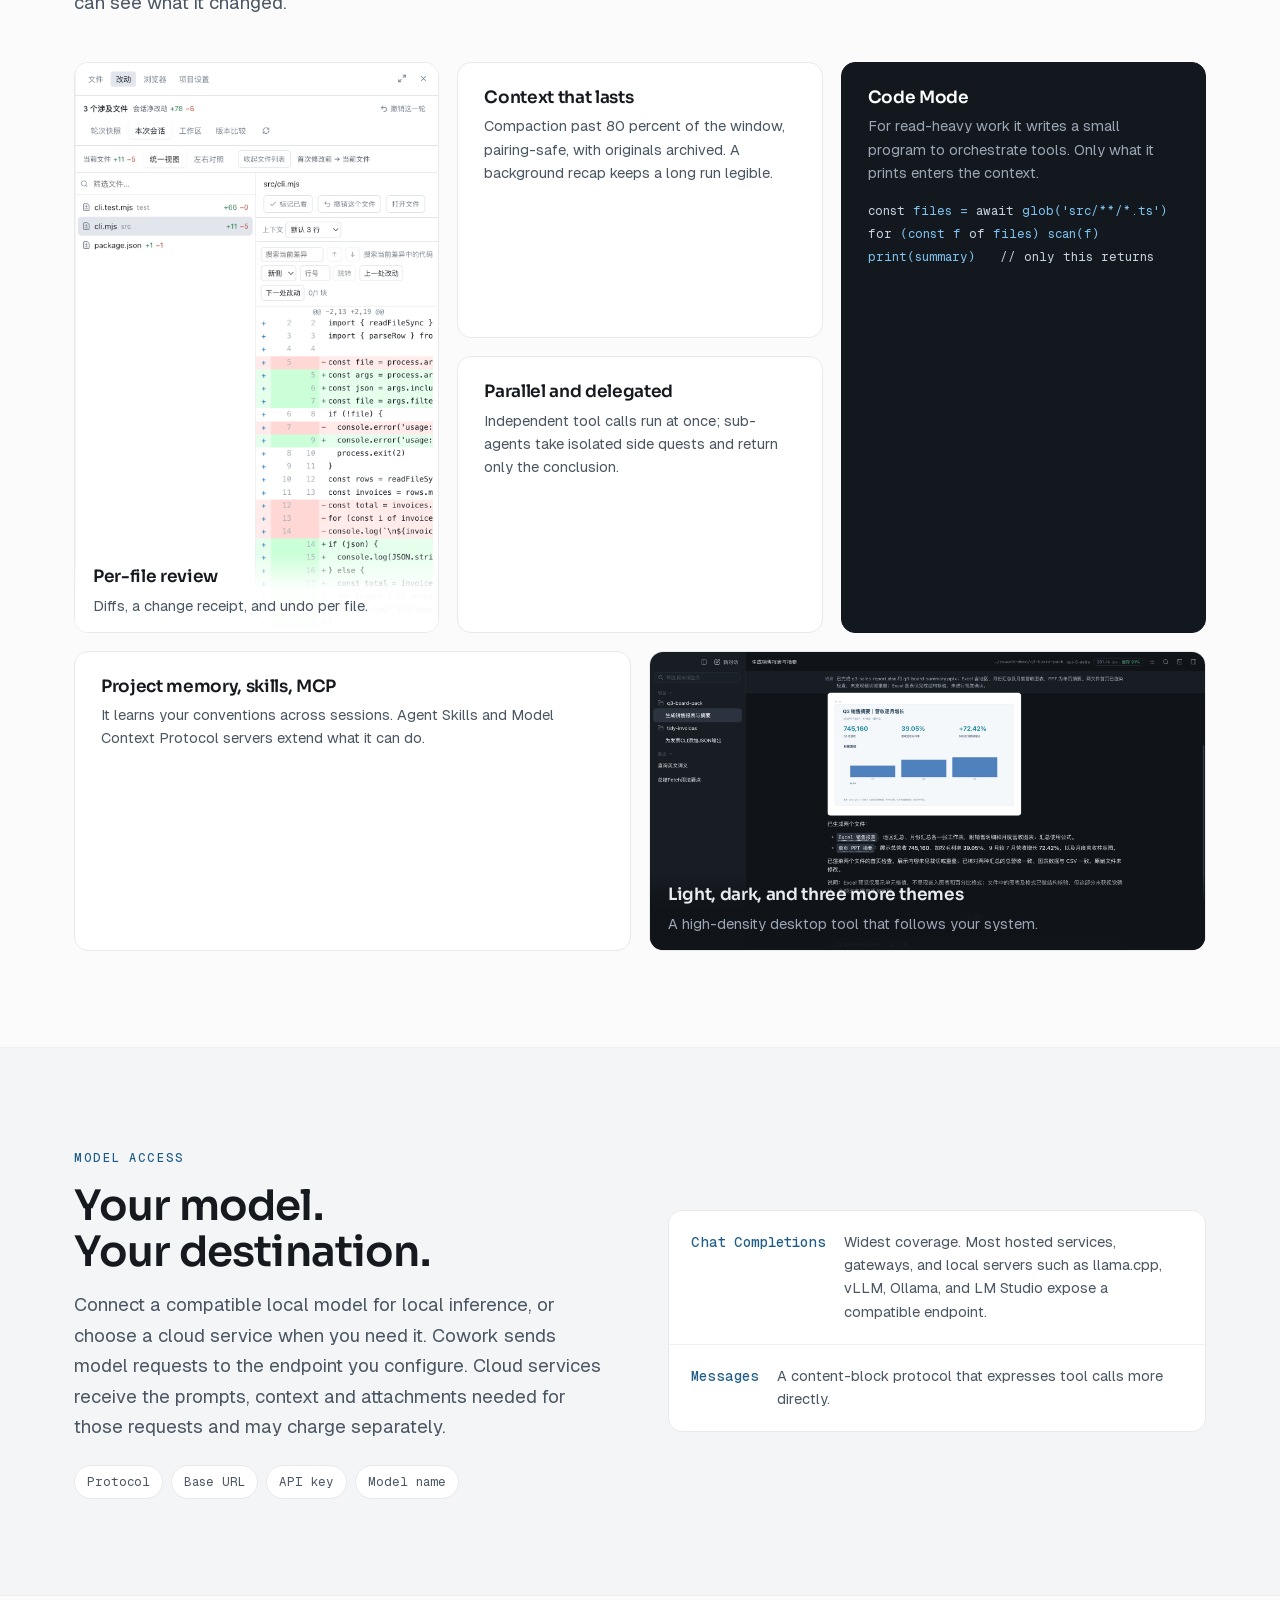
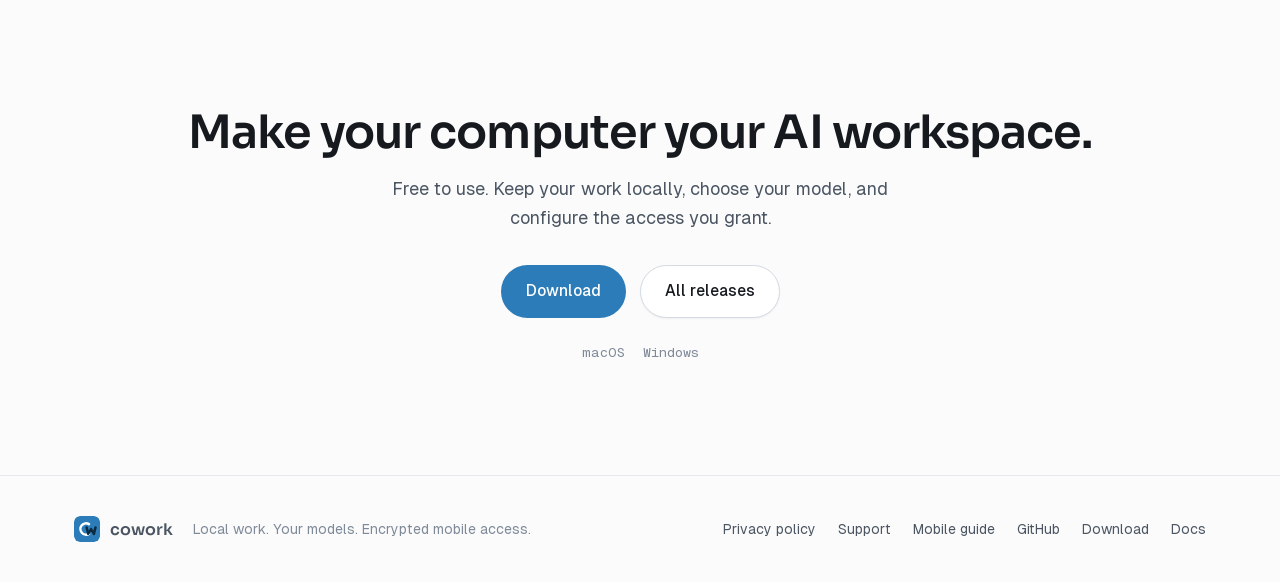
==== commit b817d968: "Focus homepage on local work and encrypted mobile access Lead both languages with local work and use" ====
--- a/docs/index.html
+++ b/docs/index.html
@@ -4,8 +4,13 @@
 <meta charset="utf-8" />
 <meta name="viewport" content="width=device-width, initial-scale=1" />
 <meta name="color-scheme" content="light" />
-<title>cowork: an AI agent that does the work</title>
-<meta name="description" content="A local-first desktop AI agent. It edits files, runs commands, drives your browser and other apps, and writes documents, on your own machine, with every risky action behind your approval." />
+<title>Cowork — Local work. Your models. Encrypted mobile access.</title>
+<meta name="description" content="A desktop AI agent that keeps conversations and files on your computer. Choose local or cloud models and connect your iPhone or iPad over an encrypted connection. iOS app submitted for review." />
+<link rel="canonical" href="https://coworkagent.top/" />
+<meta property="og:type" content="website" />
+<meta property="og:url" content="https://coworkagent.top/" />
+<meta property="og:title" content="Cowork — Local work. Your models. Encrypted mobile access." />
+<meta property="og:description" content="A desktop AI agent that keeps conversations and files on your computer. Choose local or cloud models and connect your iPhone or iPad over an encrypted connection. iOS app submitted for review." />
 <link rel="icon" href="data:image/svg+xml,%3Csvg xmlns='http://www.w3.org/2000/svg' viewBox='0 0 128 128'%3E%3Crect width='128' height='128' rx='28' fill='%232b7cb8'/%3E%3Cpath d='M74 40 A28 28 0 1 0 74 88' fill='none' stroke='%23fff' stroke-width='12' stroke-linecap='round'/%3E%3Cpath d='M62 56 L70 88 L84 64 L98 88 L106 56' fill='none' stroke='%230b2a3f' stroke-width='12' stroke-linecap='round' stroke-linejoin='round'/%3E%3C/svg%3E" />
 
 <style>
@@ -258,6 +263,30 @@
   html[lang^="zh"] .kicker{letter-spacing:.08em}
   html[lang^="zh"] .lede{line-height:1.85}
   html[lang^="zh"] body{line-height:1.75}
+
+  /* 本地数据说明与移动端展示沿用现有字号、配色和间距。 */
+  section[id]{scroll-margin-top:88px}
+  .privacy-grid{display:grid;grid-template-columns:repeat(3,minmax(0,1fr));gap:32px;margin-top:38px;padding-top:30px;border-top:1px solid var(--line)}
+  .privacy-grid h3{font-size:18px;line-height:1.4}
+  .privacy-grid p{margin-top:10px;color:var(--ink-2);font-size:15.5px}
+  .privacy-note{margin-top:26px;color:var(--ink-2);font-size:14px;max-width:100ch}
+  .privacy-note a{color:var(--accent-ink);text-decoration:underline;text-underline-offset:3px}
+  .mobile-band{background:var(--accent-soft);border-top:1px solid var(--accent-line)}
+  .mobile-grid{display:grid;grid-template-columns:minmax(0,1fr) minmax(0,1fr);gap:64px;align-items:center}
+  .mobile-copy h2{margin-top:16px}
+  .mobile-copy .lede{margin-top:20px;font-size:17px}
+  .mobile-security{border-left:2px solid var(--accent);padding-left:18px;margin-top:28px}
+  .mobile-security h3{font-size:18px;line-height:1.4}
+  .mobile-security p{margin-top:8px;color:var(--ink-2);font-size:15px}
+  .mobile-status{margin:28px 0 12px;font-size:13px;font-weight:500;color:var(--accent-ink)}
+  .mobile-note{margin-top:16px;color:var(--ink-2);font-size:13px;max-width:64ch}
+  .mobile-shots{display:grid;grid-template-columns:repeat(2,minmax(0,1fr));gap:20px;align-items:start}
+  .mobile-shots figure{margin:0;min-width:0}
+  .mobile-shots figure:nth-child(2){margin-top:60px}
+  .mobile-shots img{width:100%;border:1px solid var(--accent-line);border-radius:24px;box-shadow:var(--shadow)}
+  .mobile-shots figcaption{font-size:13px;color:var(--ink-2);margin-top:16px;text-align:center}
+  @media(max-width:920px){.privacy-grid{grid-template-columns:1fr;gap:22px}.mobile-grid{grid-template-columns:1fr;gap:40px}.mobile-shots{max-width:540px;width:100%;margin:auto}}
+  @media(max-width:520px){.mobile-shots{gap:12px}.mobile-shots img{border-radius:16px}.mobile-shots figure:nth-child(2){margin-top:30px}}
 </style>
 </head>
 <body>
@@ -271,9 +300,9 @@
     </a>
     <nav class="nav-links">
       <a href="#features" data-t="nav.features">Features</a>
-      <a href="#work" data-t="nav.work">In practice</a>
+      <a href="#local" data-t="nav.local">Privacy &amp; control</a>
+      <a href="#mobile" data-t="nav.mobile">Mobile</a>
       <a href="#model" data-t="nav.model">Model access</a>
-      <a href="https://github.com/coworkagent/cowork-releases" target="_blank" rel="noopener">GitHub</a>
     </nav>
     <div class="nav-cta">
       <button class="lang" id="lang" type="button">中文</button>
@@ -288,14 +317,14 @@
     <div class="hero-glow"></div><div class="hero-glow2"></div>
     <div class="wrap hero-grid">
       <div>
-        <span class="kicker reveal" data-t="hero.kicker">Local-first desktop agent</span>
-        <h1 class="reveal" data-d="1" data-t="hero.title">An AI agent that <em>does the work</em>.</h1>
-        <p class="lede reveal" data-d="2" data-t="hero.sub">It edits files, runs commands, drives your browser and other apps, and writes documents. All on your own machine, with every risky action behind your approval.</p>
+        <span class="kicker reveal" data-t="hero.kicker">Local work. Your models. Encrypted connections.</span>
+        <h1 class="reveal" data-d="1" data-t="hero.title">Work stays local.<br><em>Control stays with you.</em></h1>
+        <p class="lede reveal" data-d="2" data-t="hero.sub">Cowork works with files, conversations and tasks on your own computer, without hosting your work in a Cowork cloud. Put AI to work on documents, code and everyday tasks, then stay connected from your phone.</p>
         <div class="hero-actions reveal" data-d="3">
-          <a class="btn btn-primary btn-lg" href="download/" data-t="hero.cta1">Download</a>
-          <a class="btn btn-ghost btn-lg" href="https://github.com/coworkagent/cowork-releases/releases" target="_blank" rel="noopener" data-t="hero.cta2">All releases</a>
-        </div>
-        <p class="hero-note reveal" data-d="3" data-t="hero.note">Free, for macOS and Windows. The macOS builds are signed and notarized.</p>
+          <a class="btn btn-primary btn-lg" href="download/" data-t="hero.cta1">Download for desktop</a>
+          <a class="btn btn-ghost btn-lg" href="#mobile" data-t="hero.cta2">Meet Cowork for mobile</a>
+        </div>
+        <p class="hero-note reveal" data-d="3" data-t="hero.note">Free for macOS and Windows. iPhone and iPad app submitted to App Store review.</p>
       </div>
       <div class="hero-media reveal from-right" data-d="2">
         <div class="shot tilt" data-tilt="2.5"><img src="assets/hero.png" width="2000" height="1250" alt="cowork after adding a --json flag to a command-line tool: the conversation on the left, the review panel with the diff on the right" /></div>
@@ -303,12 +332,18 @@
     </div>
   </section>
 
-  <section class="band">
+  <section class="band" id="local">
     <div class="wrap">
       <div class="statement reveal">
-        <h2 data-t="intro.title">A coding agent's loop, out of the terminal and onto the whole machine.</h2>
-        <p class="lede" data-t="intro.body">cowork brings an agent loop onto the desktop, then hands it the rest of the machine: a browser it drives, control of your other apps, document generation, a sandbox around its commands, and memory that lasts across sessions. It speaks protocols, not vendors, so any OpenAI-compatible or Anthropic-style endpoint works.</p>
-      </div>
+        <h2 data-t="intro.title">Your computer is where the work lives.</h2>
+        <p class="lede" data-t="intro.body">Conversations, project files and work history are stored locally. Cowork does not provide cloud storage for your sessions or files. You choose the model services and tools that receive content when a task needs them.</p>
+      </div>
+      <div class="privacy-grid reveal">
+        <div><h3 data-t="privacy.local.t">Stored on your computer</h3><p data-t="privacy.local.b">Work directly in your own folders. Read results, inspect changes and keep the files you create on your computer.</p></div>
+        <div><h3 data-t="privacy.model.t">Choose where AI runs</h3><p data-t="privacy.model.b">Use a local model for local inference. If you choose a cloud model or an online tool, it receives the content needed for that request under its own policy.</p></div>
+        <div><h3 data-t="privacy.control.t">Access you can control</h3><p data-t="privacy.control.b">Pair a phone explicitly, then decide which projects it can access and what it may do. Device access can be revoked from the computer.</p></div>
+      </div>
+      <p class="privacy-note reveal"><span data-t="privacy.note">Updates, downloads and website visits involve connection metadata. Desktop update checks also send a random installation identifier and app version, without conversation or file content.</span> <a href="/mobile/privacy/" data-local data-t="privacy.link">Read the privacy policy</a></p>
       <div class="duo">
         <div class="duo-card reveal" data-d="1">
           <span class="eyebrow" data-t="duo.c.k">For code</span>
@@ -322,6 +357,29 @@
           <p data-t="duo.o.b">Reports, workbooks, and decks are read and written as real Office files, with no Office install. Older binary formats are read too, and PDFs, CSVs, and images open in the same viewer.</p>
           <div class="chips"><span class="chip">.docx</span><span class="chip">.xlsx</span><span class="chip">.pptx</span><span class="chip">.doc</span><span class="chip">.xls</span><span class="chip">.ppt</span><span class="chip">.pdf</span><span class="chip">.csv</span><span class="chip">.md</span></div>
         </div>
+      </div>
+    </div>
+  </section>
+
+  <section class="band mobile-band" id="mobile">
+    <div class="wrap mobile-grid">
+      <div class="mobile-copy reveal">
+        <span class="kicker" data-t="mobile.kicker">Cowork Agent · iPhone &amp; iPad</span>
+        <h2 class="h2" data-t="mobile.title">Keep your desktop work close.</h2>
+        <p class="lede" data-t="mobile.body">Continue conversations, follow tasks, handle approvals and read authorized files from your phone or tablet. Your computer keeps running the tasks; the app gives you a way to stay involved.</p>
+        <div class="mobile-security"><h3 data-t="mobile.encrypted.t">Encrypted from phone to computer</h3><p data-t="mobile.encrypted.b">TLS encryption and certificate verification protect the connection to your paired computer. With a configured relay, conversation and file contents remain inside that encrypted connection; the relay forwards ciphertext.</p></div>
+        <ul class="mini">
+          <li data-i="check"><span data-t="mobile.permissions">Pair first. Grant access on the computer. Revoke it when needed.</span></li>
+          <li data-i="check"><span data-t="mobile.connection">Connect over your local network or a relay you or your administrator configure.</span></li>
+          <li data-i="check"><span data-t="mobile.consent">Review sharing before sending new task content; withdraw permission in Settings.</span></li>
+        </ul>
+        <p class="mobile-status" data-t="mobile.status">Submitted to App Store review · Not yet publicly available</p>
+        <a class="btn btn-ghost" href="/mobile/help/" data-local data-t="mobile.guide">See the mobile setup guide</a>
+        <p class="mobile-note" data-t="mobile.note">Requires a compatible computer, configured model service and device pairing. Keep the computer awake and online. Relay access requires iOS/iPadOS 17 or later; relay operators can observe connection metadata.</p>
+      </div>
+      <div class="mobile-shots reveal" data-d="1">
+        <figure><img src="assets/mobile-conversation-en.jpg" width="1320" height="2868" loading="lazy" data-mobile-scene="conversation" data-alt="mobile.image.conversation" alt="Cowork Agent on iPhone showing a project planning conversation with sample content" /><figcaption data-t="mobile.conversation">Continue a conversation</figcaption></figure>
+        <figure><img src="assets/mobile-approval-en.jpg" width="1320" height="2868" loading="lazy" data-mobile-scene="approval" data-alt="mobile.image.approval" alt="Cowork Agent on iPhone showing a request to save a sample project plan, with Allow once and Deny actions" /><figcaption data-t="mobile.approval">Handle the next decision</figcaption></figure>
       </div>
     </div>
   </section>
@@ -461,8 +519,8 @@
     <div class="wrap model-grid">
       <div class="reveal">
         <span class="kicker" data-t="model.k">Model access</span>
-        <h2 class="h2" style="margin-top:14px" data-t="model.title">Not tied to any vendor.</h2>
-        <p class="lede" style="margin-top:16px" data-t="model.body">The app speaks protocols, not services. Switching backends is a change of URL, no code. Hosted service, gateway, or a local model on your own box all work the same way. There is no built-in model list on purpose, so nothing goes stale.</p>
+        <h2 class="h2" style="margin-top:14px" data-t="model.title">Your model. Your destination.</h2>
+        <p class="lede" style="margin-top:16px" data-t="model.body">Connect a compatible local model for local inference, or choose a cloud service when you need it. Cowork sends model requests to the endpoint you configure. Cloud services receive the prompts, context and attachments needed for those requests and may charge separately.</p>
         <div class="fields">
           <span class="field" data-t="model.f1">Protocol</span>
           <span class="field" data-t="model.f2">Base URL</span>
@@ -479,13 +537,13 @@
 
   <section class="cta">
     <div class="wrap reveal">
-      <h2 data-t="cta.title">Give the agent the whole machine.</h2>
-      <p data-t="cta.sub">Free. Bring your own model. Every consequential action stays behind your approval.</p>
+      <h2 data-t="cta.title">Make your computer your AI workspace.</h2>
+      <p data-t="cta.sub">Free to use. Keep your work locally, choose your model, and configure the access you grant.</p>
       <div class="cta-actions">
         <a class="btn btn-primary btn-lg" href="download/" data-t="cta.dl">Download</a>
         <a class="btn btn-ghost btn-lg" href="https://github.com/coworkagent/cowork-releases/releases" target="_blank" rel="noopener" data-t="cta.src">All releases</a>
       </div>
-      <div class="plats"><span>macOS</span><span>Windows</span><span>Linux</span></div>
+      <div class="plats"><span>macOS</span><span>Windows</span></div>
     </div>
   </section>
 </main>
@@ -493,7 +551,7 @@
 <footer>
   <div class="wrap foot">
     <span class="brand"><svg viewBox="0 0 128 128" width="20" height="20" aria-hidden="true" style="border-radius:6px"><rect width="128" height="128" rx="28" fill="#2b7cb8"/><path d="M74 40 A28 28 0 1 0 74 88" fill="none" stroke="#fff" stroke-width="12" stroke-linecap="round"/><path d="M62 56 L70 88 L84 64 L98 88 L106 56" fill="none" stroke="#0b2a3f" stroke-width="12" stroke-linecap="round" stroke-linejoin="round"/></svg>cowork</span>
-    <span data-t="foot.tag" style="color:var(--ink-3)">A local-first desktop AI agent.</span>
+    <span data-t="foot.tag" style="color:var(--ink-3)">Local work. Your models. Encrypted mobile access.</span>
     <div class="foot-links">
       <a href="/mobile/privacy/" data-t="foot.privacy">Privacy policy</a>
       <a href="/mobile/support/" data-t="foot.support">Support</a>
@@ -512,13 +570,13 @@
 
   var T = {
     'nav.features':['Features','功能'],'nav.work':['In practice','实际用起来'],'nav.model':['Model access','接入模型'],'nav.download':['Download','下载'],
-    'hero.kicker':['Local-first desktop agent','跑在你自己电脑上的 AI Agent'],
-    'hero.title':['An AI agent that <em>does the work</em>.','不光会说，<br><em>还真的动手干活</em>。'],
-    'hero.sub':['It edits files, runs commands, drives your browser and other apps, and writes documents. All on your own machine, with every risky action behind your approval.','改文件、跑命令、操作浏览器和别的应用、写文档，全都在你自己的电脑上完成。有风险的操作，都会先问过你。'],
-    'hero.cta1':['Download','下载'],'hero.cta2':['All releases','全部版本'],
-    'hero.note':['Free, for macOS and Windows. The macOS builds are signed and notarized.','免费使用，支持 macOS 和 Windows。macOS 版已经过 Apple 签名和公证。'],
-    'intro.title':["A coding agent's loop, out of the terminal and onto the whole machine.",'以前只待在终端里的 Agent，现在能用你的整台电脑了。'],
-    'intro.body':['cowork brings an agent loop onto the desktop, then hands it the rest of the machine: a browser it drives, control of your other apps, document generation, a sandbox around its commands, and memory that lasts across sessions. It speaks protocols, not vendors, so any OpenAI-compatible or Anthropic-style endpoint works.','cowork 把 Agent 搬到了桌面上，再把电脑交给它用：它能自己开浏览器、操作别的应用、生成文档，命令跑在沙箱里，还能跨会话记住你的习惯。模型随你选，只要是 OpenAI 兼容或 Anthropic 风格的接口都能接。'],
+    'hero.kicker':["Local work. Your models. Encrypted connections.", "本地运行 · 自选模型 · 加密连接"],
+    'hero.title':["Work stays local.<br><em>Control stays with you.</em>", "工作在本地，<br><em>掌控在你手中。</em>"],
+    'hero.sub':["Cowork works with files, conversations and tasks on your own computer, without hosting your work in a Cowork cloud. Put AI to work on documents, code and everyday tasks, then stay connected from your phone.", "文件、会话和任务在自己的电脑上管理，不托管到 Cowork 云端。让 AI 处理文档、代码和日常事务，再从手机继续跟进。"],
+    'hero.cta1':["Download for desktop", "下载桌面版"],'hero.cta2':["Meet Cowork for mobile", "了解手机端"],
+    'hero.note':["Free for macOS and Windows. iPhone and iPad app submitted to App Store review.", "macOS 和 Windows 免费使用。iPhone／iPad 应用已提交 App Store 审核。"],
+    'intro.title':["Your computer is where the work lives.", "自己的电脑，就是工作的中心。"],
+    'intro.body':["Conversations, project files and work history are stored locally. Cowork does not provide cloud storage for your sessions or files. You choose the model services and tools that receive content when a task needs them.", "会话、项目文件和工作记录保存在本地。Cowork 不提供会话或文件的云端托管；执行任务需要调用哪些模型和工具，由你选择和配置。"],
     'safe.title':['It acts. You approve.','它来动手，你来拍板。'],
     'safe.body':['Every write, command, and external tool call is risk-classified and gated. You decide at the moment that carries information, and what you grant stays visible and revocable.','每次写文件、跑命令、调用外部工具，都会先按风险分级，该问的停下来问你。你只在真正需要判断的时候做决定，给出去的权限随时能看到、随时能收回。'],
     'safe.t1':['Allow','允许'],'safe.t2':['This session','本次会话'],'safe.t3':['Always','一直允许'],'safe.t4':['Deny','拒绝'],
@@ -564,16 +622,43 @@
     'b4.t':['Parallel and delegated','同时做，分头做'],'b4.b':['Independent tool calls run at once; sub-agents take isolated side quests and return only the conclusion.','互不相干的工具调用会同时进行；支线任务交给子 Agent 单独去跑，只把结论带回来。'],
     'b5.t':['Project memory, skills, MCP','项目记忆、技能和 MCP'],'b5.b':['It learns your conventions across sessions. Agent Skills and Model Context Protocol servers extend what it can do.','你定过的规矩，换个会话它也记得。还可以用 Agent Skills 和 MCP 服务器给它加新本事。'],
     'b6.t':['Light, dark, and three more themes','浅色、深色，另有三套主题'],'b6.b':['A high-density desktop tool that follows your system.','信息密度高的桌面工具，外观跟随系统设置。'],
-    'model.k':['Model access','接入模型'],'model.title':['Not tied to any vendor.','用哪家的模型，你说了算。'],
-    'model.body':['The app speaks protocols, not services. Switching backends is a change of URL, no code. Hosted service, gateway, or a local model on your own box all work the same way. There is no built-in model list on purpose, so nothing goes stale.','cowork 对接的是通用接口，而不是某一家的服务。换模型只需要换一个地址，别的都不用动。云端服务、各种网关，或者跑在你本机上的模型，用起来没有区别。我们特意没有内置模型列表，这样就不存在过时的问题。'],
+    'model.k':['Model access','接入模型'],'model.title':["Your model. Your destination.", "模型和数据去向，都由你选择。"],
+    'model.body':["Connect a compatible local model for local inference, or choose a cloud service when you need it. Cowork sends model requests to the endpoint you configure. Cloud services receive the prompts, context and attachments needed for those requests and may charge separately.", "可接入兼容的本地模型，在本地完成推理；也可按需选择云端服务。Cowork 将模型请求发送到你配置的地址。云端服务会接收请求所需的提示词、上下文和附件，并可能单独收费。"],
     'model.f1':['Protocol','接口类型'],'model.f2':['Base URL','接口地址'],'model.f3':['API key','API Key'],'model.f4':['Model name','模型名称'],
     'model.p1':['Widest coverage. Most hosted services, gateways, and local servers such as llama.cpp, vLLM, Ollama, and LM Studio expose a compatible endpoint.','适用面最广。大多数云端服务和网关，以及 llama.cpp、vLLM、Ollama、LM Studio 这些本地服务，都提供这种接口。'],
     'model.p2':['A content-block protocol that expresses tool calls more directly.','按内容块组织的接口，工具调用表达得更直接。'],
-    'cta.title':['Give the agent the whole machine.','把电脑交给 Agent 试试。'],
-    'cta.sub':['Free. Bring your own model. Every consequential action stays behind your approval.','免费使用，模型自己选。每一个会产生后果的操作，都要你点头才会执行。'],
+    'cta.title':["Make your computer your AI workspace.", "把自己的电脑，变成 AI 工作台。"],
+    'cta.sub':["Free to use. Keep your work locally, choose your model, and configure the access you grant.", "免费使用。工作内容本地保存，模型自己选，访问权限自己定。"],
     'cta.dl':['Download','下载'],'cta.src':['All releases','全部版本'],
     'foot.privacy':['Privacy policy','隐私政策'],'foot.support':['Support','支持'],'foot.help':['Mobile guide','移动端指南'],
-    'foot.tag':['A local-first desktop AI agent.','跑在你自己电脑上的桌面 AI Agent。'],'foot.dl':['Download','下载'],'foot.docs':['Docs','文档']
+    'foot.tag':["Local work. Your models. Encrypted mobile access.", "本地工作，自选模型，手机加密连接。"],'foot.dl':['Download','下载'],'foot.docs':['Docs','文档'],
+    "nav.local":["Privacy & control", "本地与隐私"],
+    "nav.mobile":["Mobile", "手机端"],
+    "privacy.local.t":["Stored on your computer", "工作内容，本地保存"],
+    "privacy.local.b":["Work directly in your own folders. Read results, inspect changes and keep the files you create on your computer.", "直接使用自己的文件夹，查看结果、审阅改动，生成的文件也保存在自己的电脑上。"],
+    "privacy.model.t":["Choose where AI runs", "模型去向，自己选择"],
+    "privacy.model.b":["Use a local model for local inference. If you choose a cloud model or an online tool, it receives the content needed for that request under its own policy.", "选择本地模型，可在本地完成推理。使用云端模型或联网工具时，相关内容会发送到你选择的服务，并适用其数据政策。"],
+    "privacy.control.t":["Access you can control", "连接范围，由你授权"],
+    "privacy.control.b":["Pair a phone explicitly, then decide which projects it can access and what it may do. Device access can be revoked from the computer.", "手机需要先配对，再由电脑授予项目和操作权限。允许看什么、做什么，由你决定，也可从电脑撤销设备访问。"],
+    "privacy.note":["Updates, downloads and website visits involve connection metadata. Desktop update checks also send a random installation identifier and app version, without conversation or file content.", "更新、下载和网站访问涉及连接元数据；桌面更新检查还会发送随机安装标识与版本号，不包含会话或文件内容。"],
+    "privacy.link":["Read the privacy policy", "查看隐私政策"],
+    "mobile.kicker":["Cowork Agent · iPhone & iPad", "Cowork Agent · iPhone 与 iPad"],
+    "mobile.title":["Keep your desktop work close.", "离开电脑，工作仍在手边。"],
+    "mobile.body":["Continue conversations, follow tasks, handle approvals and read authorized files from your phone or tablet. Your computer keeps running the tasks; the app gives you a way to stay involved.", "用手机或平板继续会话、跟进任务、处理批准，并查看获授权的文件。任务仍由自己的电脑执行，你可以随时接着处理。"],
+    "mobile.encrypted.t":["Encrypted from phone to computer", "手机与电脑之间，加密传输"],
+    "mobile.encrypted.b":["TLS encryption and certificate verification protect the connection to your paired computer. With a configured relay, conversation and file contents remain inside that encrypted connection; the relay forwards ciphertext.", "手机与已配对电脑之间使用 TLS 加密并校验证书。使用已配置的中继时，会话和文件内容仍在这条加密连接内，中继转发的是加密业务流量。"],
+    "mobile.permissions":["Pair first. Grant access on the computer. Revoke it when needed.", "先配对，再在电脑确认权限；需要时可撤销访问。"],
+    "mobile.connection":["Connect over your local network or a relay you or your administrator configure.", "支持局域网直连，也可使用你或管理员配置的中继。"],
+    "mobile.consent":["Review sharing before sending new task content; withdraw permission in Settings.", "发送新任务内容前确认数据共享，也可在设置中撤回同意。"],
+    "mobile.status":["Submitted to App Store review · Not yet publicly available", "已提交 App Store 审核 · 尚未正式上架"],
+    "mobile.guide":["See the mobile setup guide", "查看手机端连接指南"],
+    "mobile.note":["Requires a compatible computer, configured model service and device pairing. Keep the computer awake and online. Relay access requires iOS/iPadOS 17 or later; relay operators can observe connection metadata.", "需配合兼容电脑、已配置的模型服务和设备配对使用，电脑需保持唤醒并联网。中继连接要求 iOS／iPadOS 17 及以上；中继运营方可见连接元数据。"],
+    "mobile.conversation":["Continue a conversation", "继续电脑上的会话"],
+    "mobile.approval":["Handle the next decision", "处理需要你确认的操作"],
+    "mobile.image.conversation":["Cowork Agent on iPhone showing a project planning conversation with sample content", "Cowork Agent iPhone 界面：使用示例内容展示项目规划会话"],
+    "mobile.image.approval":["Cowork Agent on iPhone showing a request to save a sample project plan, with Allow once and Deny actions", "Cowork Agent iPhone 界面：保存示例项目计划的批准请求，可允许一次或拒绝"],
+    "meta.title":["Cowork — Local work. Your models. Encrypted mobile access.", "Cowork — 本地工作，自选模型，手机加密连接"],
+    "meta.description":["A desktop AI agent that keeps conversations and files on your computer. Choose local or cloud models and connect your iPhone or iPad over an encrypted connection. iOS app submitted for review.", "Cowork 在自己的电脑上处理文件、代码和日常任务，工作内容不托管到 Cowork 云端。自选本地或云端模型，手机通过加密连接继续电脑上的工作。iOS 应用已提交审核。"],
   };
   var HTML_KEYS = {'hero.title':1};
   function apply(lang){
@@ -581,6 +666,13 @@
     document.documentElement.lang = lang==='zh'?'zh-CN':'en';
     document.querySelectorAll('[data-t]').forEach(function(el){ var v = T[el.getAttribute('data-t')]; if(!v) return; if(HTML_KEYS[el.getAttribute('data-t')]) el.innerHTML = v[i]; else el.textContent = v[i]; });
     document.getElementById('lang').textContent = lang==='zh'?'EN':'中文';
+    document.title = T['meta.title'][i];
+    document.querySelector('meta[name="description"]').content = T['meta.description'][i];
+    document.querySelector('meta[property="og:title"]').content = T['meta.title'][i];
+    document.querySelector('meta[property="og:description"]').content = T['meta.description'][i];
+    document.querySelectorAll('[data-mobile-scene]').forEach(function(el){ el.src = 'assets/mobile-' + el.getAttribute('data-mobile-scene') + '-' + lang + '.jpg'; });
+    document.querySelectorAll('[data-alt]').forEach(function(el){ el.alt = T[el.getAttribute('data-alt')][i]; });
+    document.querySelectorAll('a[data-local]').forEach(function(el){ var url = new URL(el.getAttribute('href'), location.href); url.searchParams.set('lang', lang); el.href = url.pathname + url.search; });
     try{ localStorage.setItem('cowork-lang', lang); }catch(e){}
   }
   var saved; try{ saved = localStorage.getItem('cowork-lang'); }catch(e){}
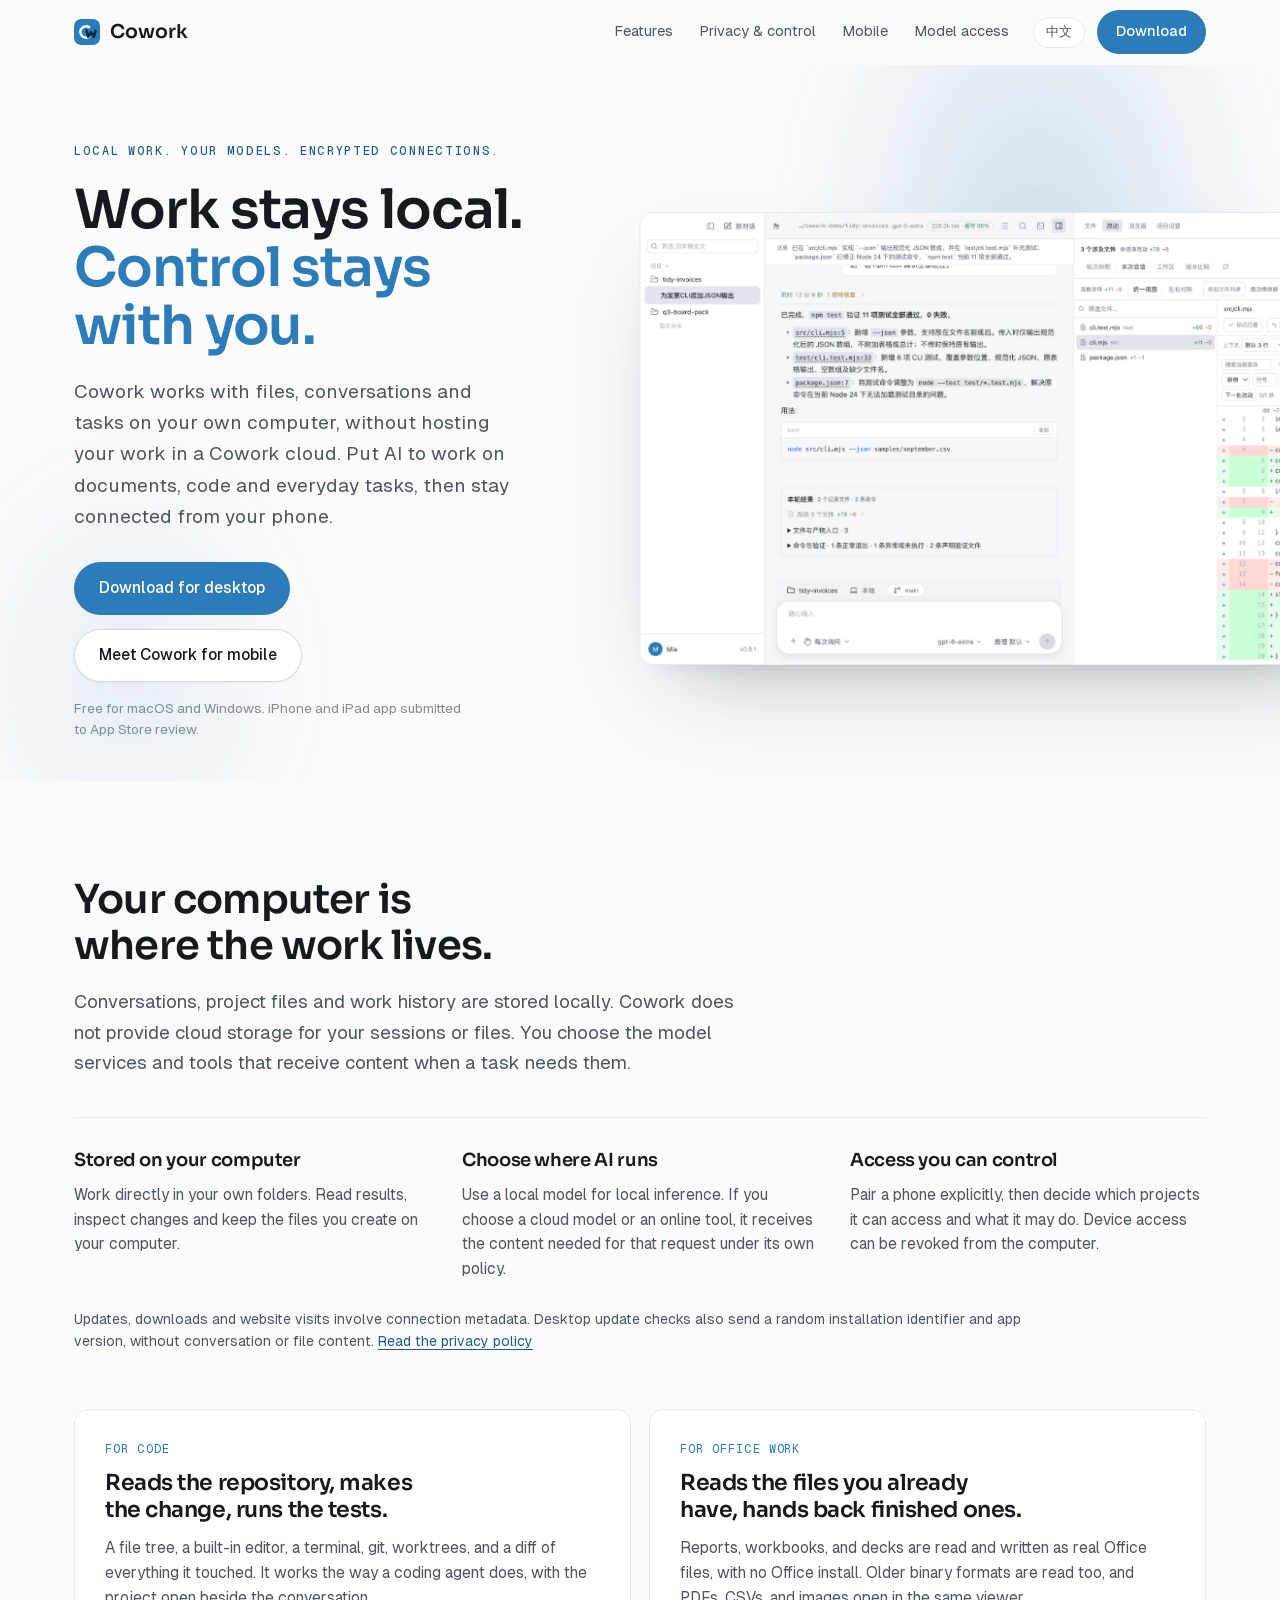
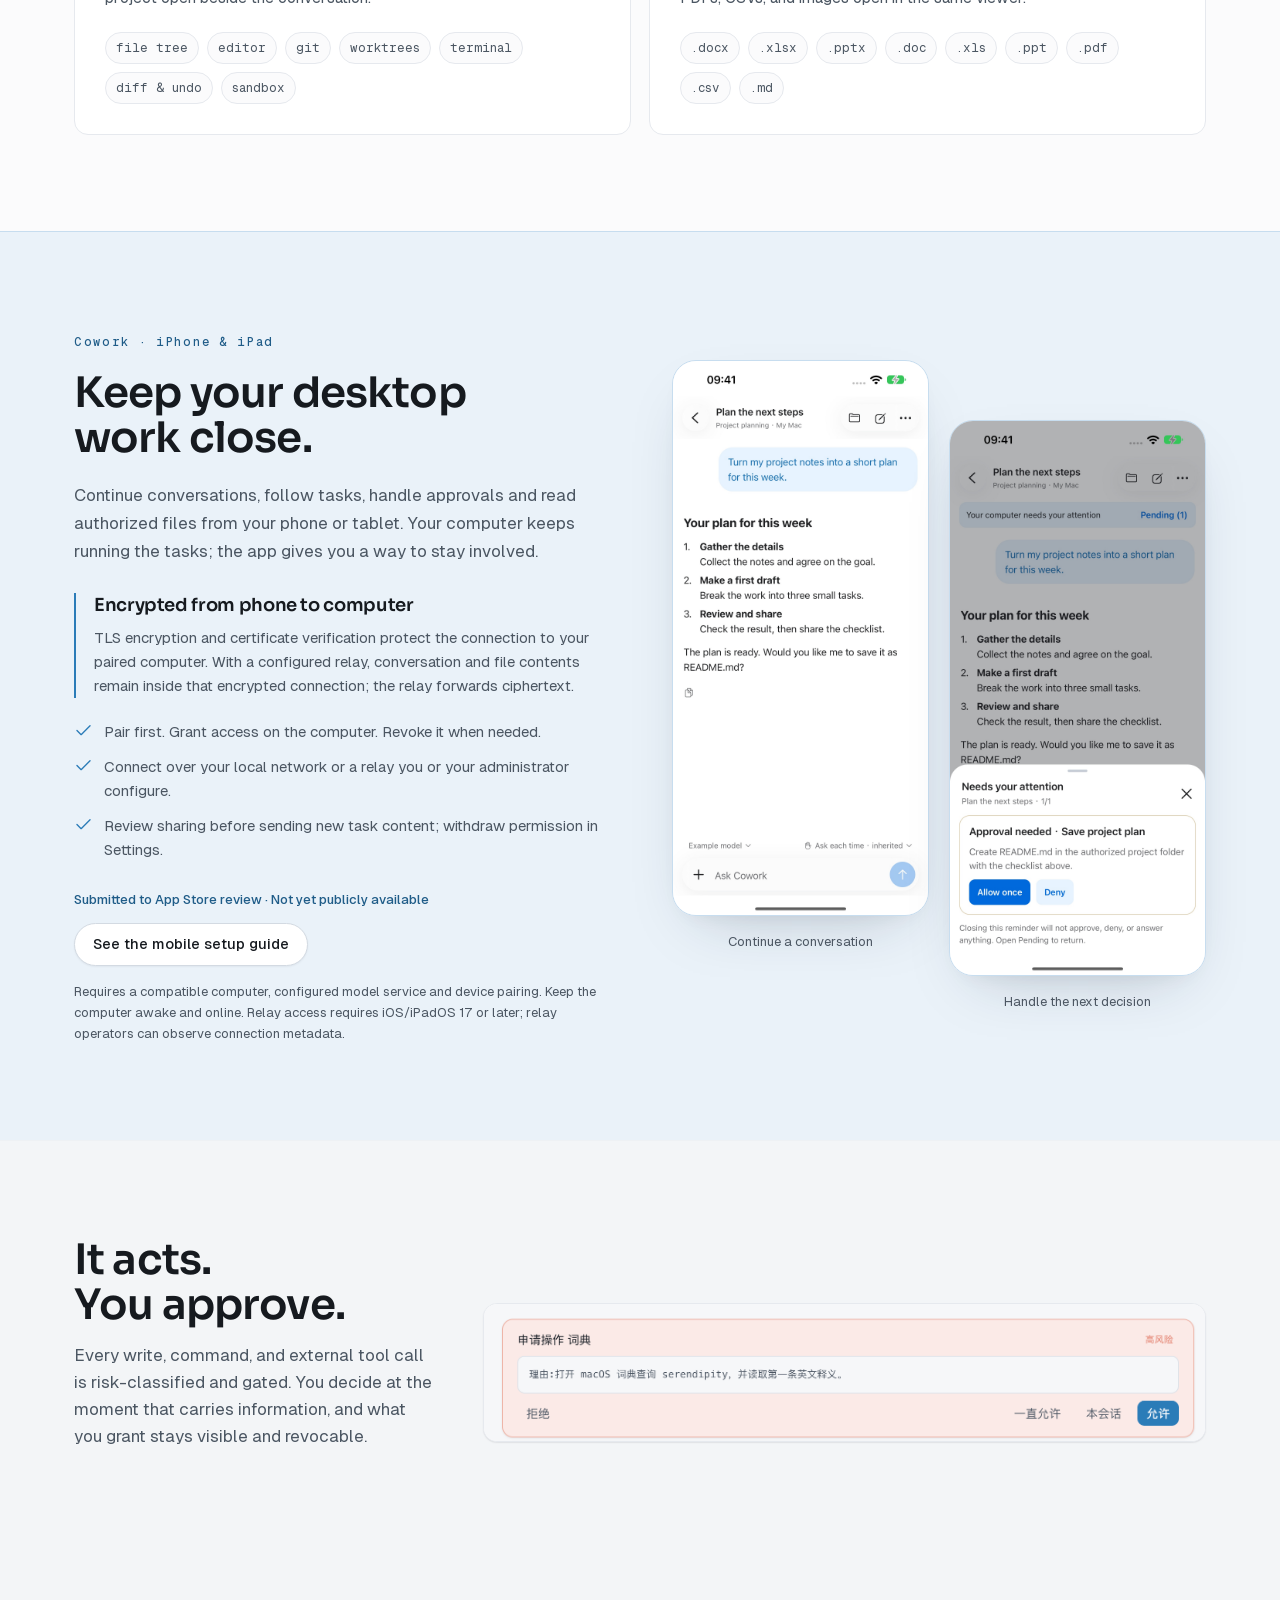
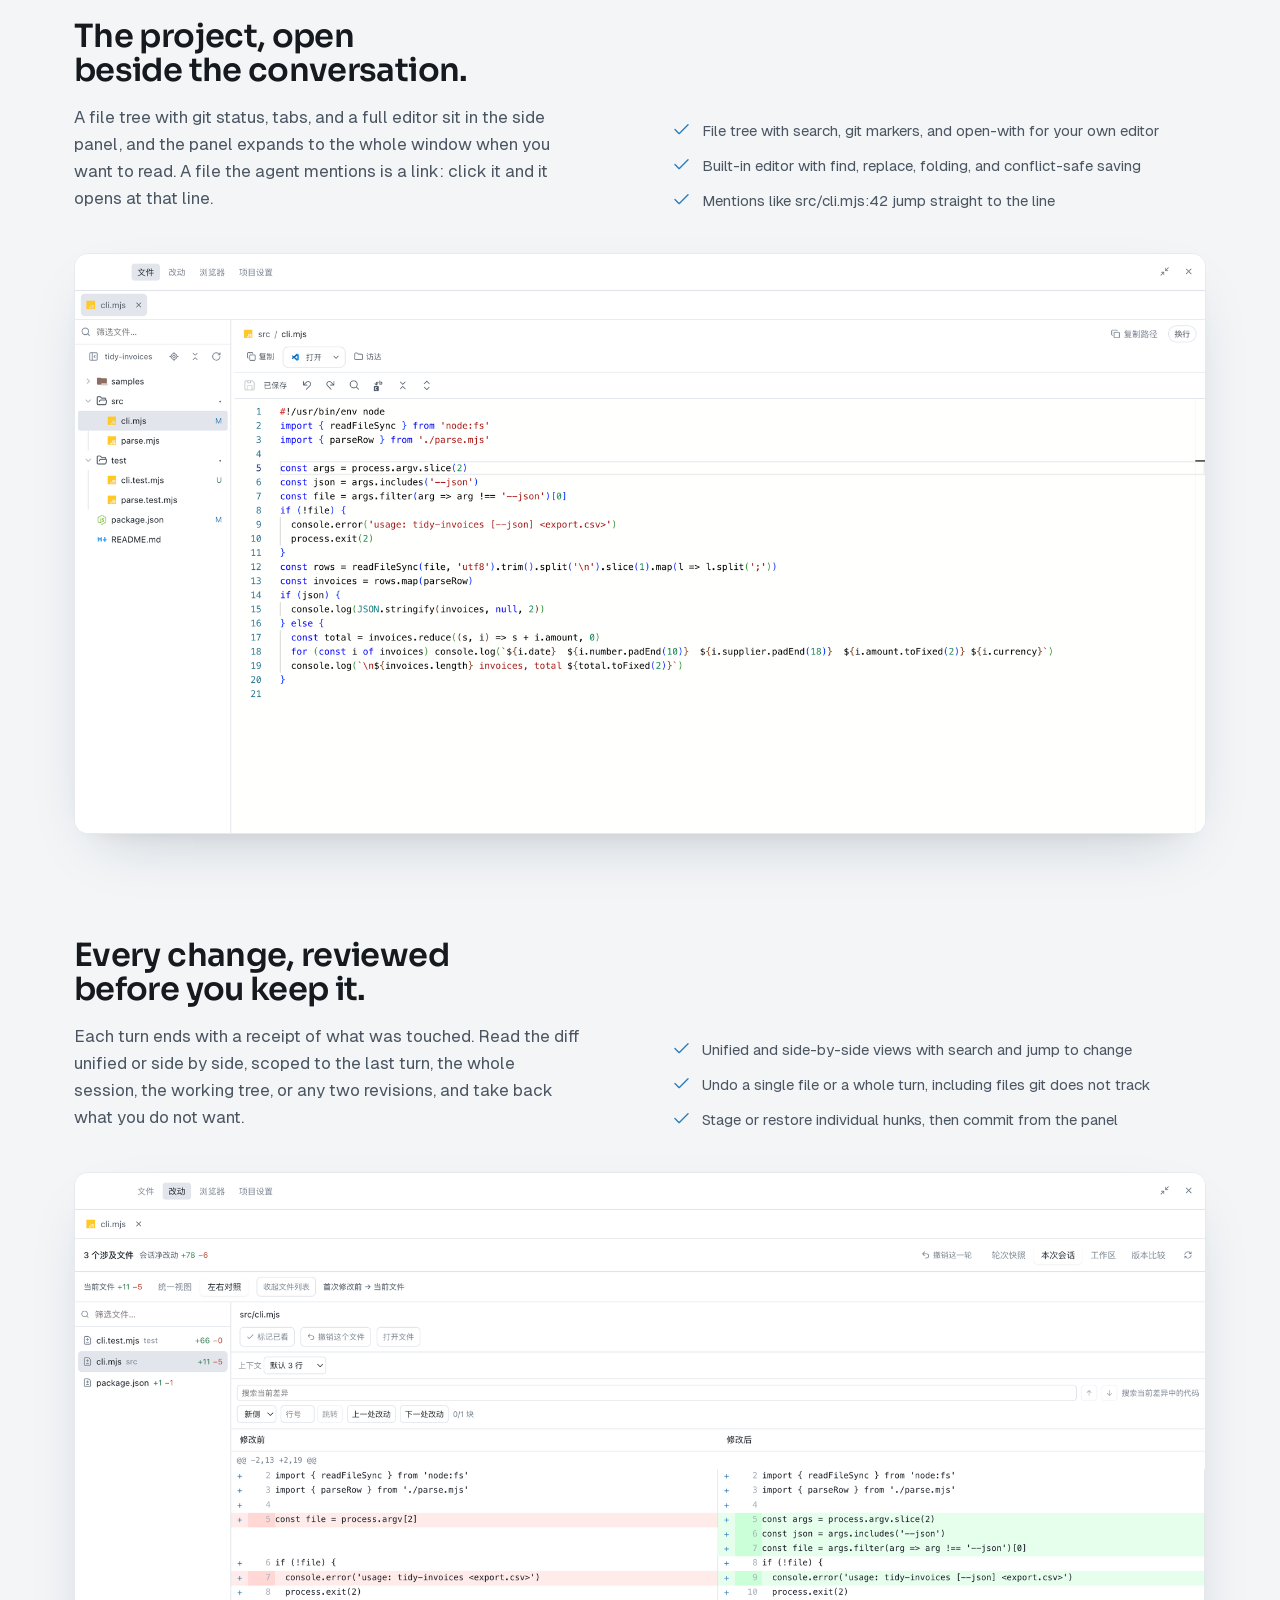
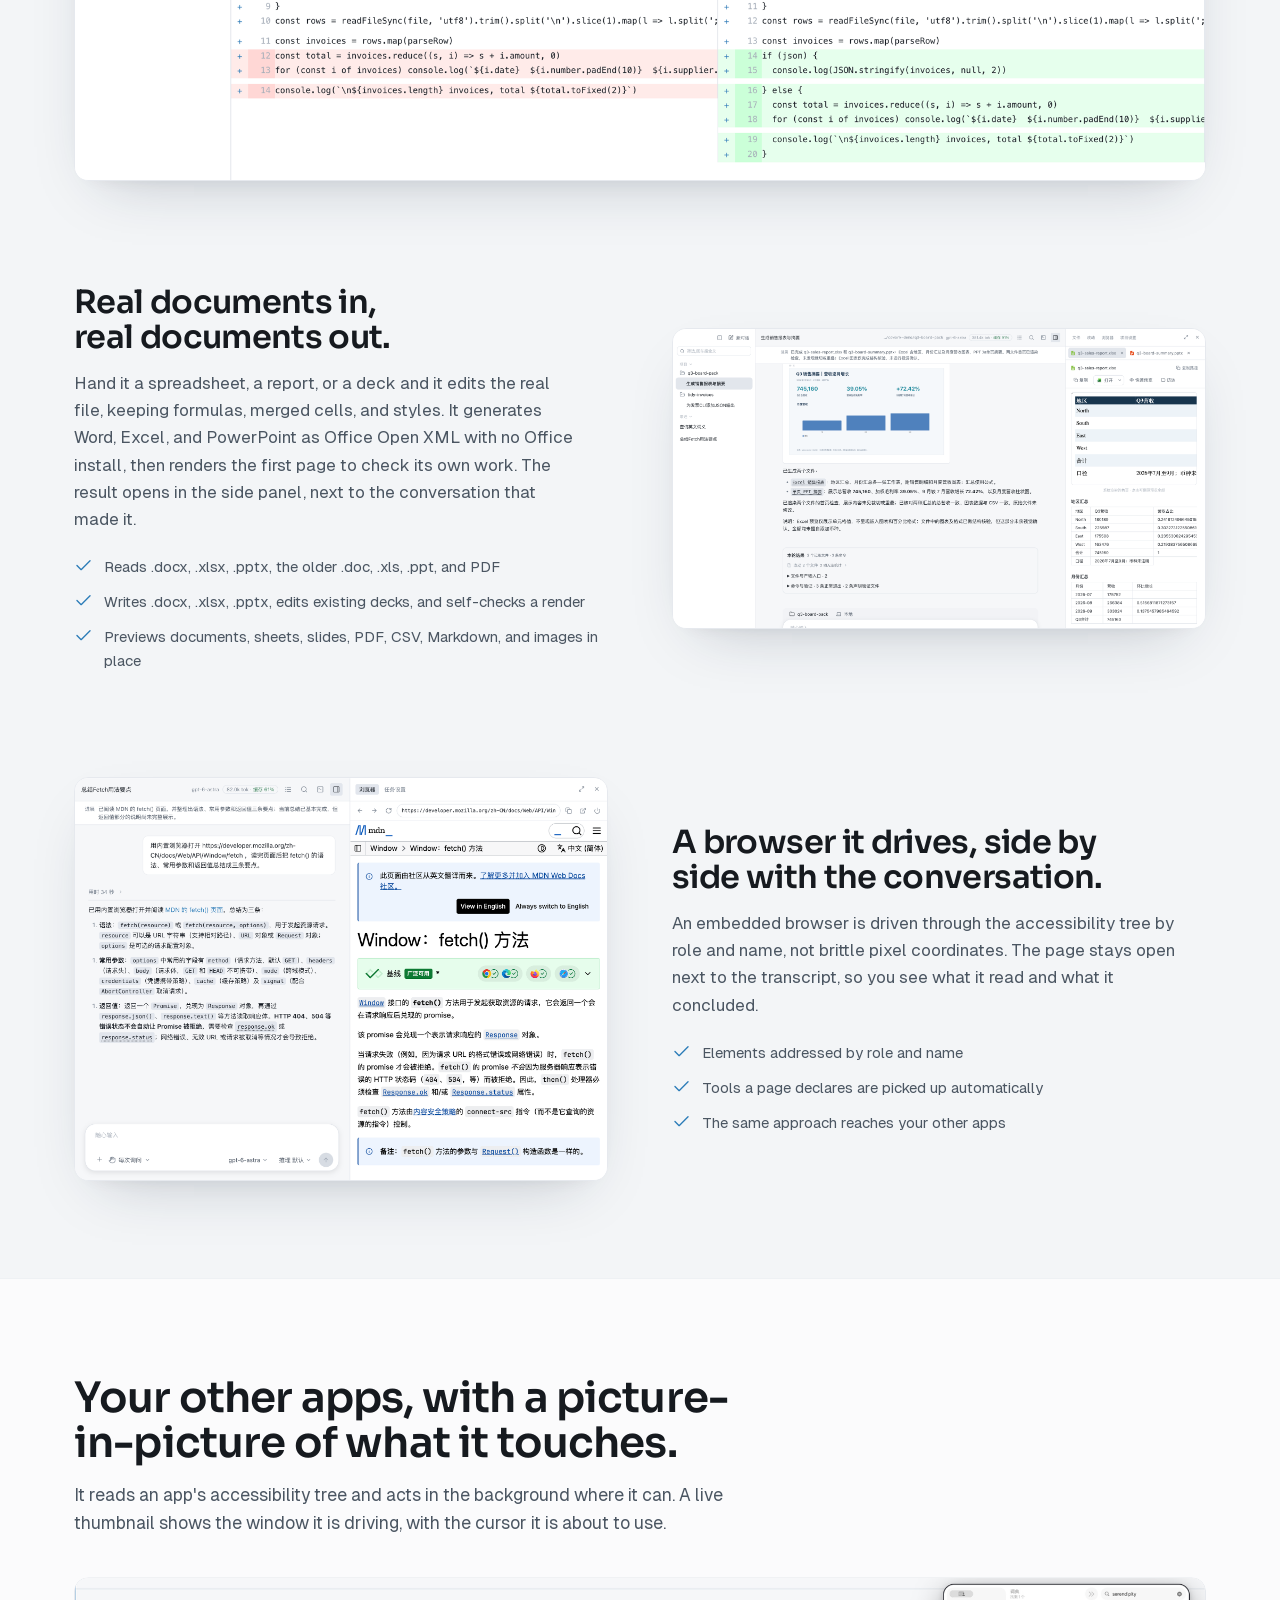
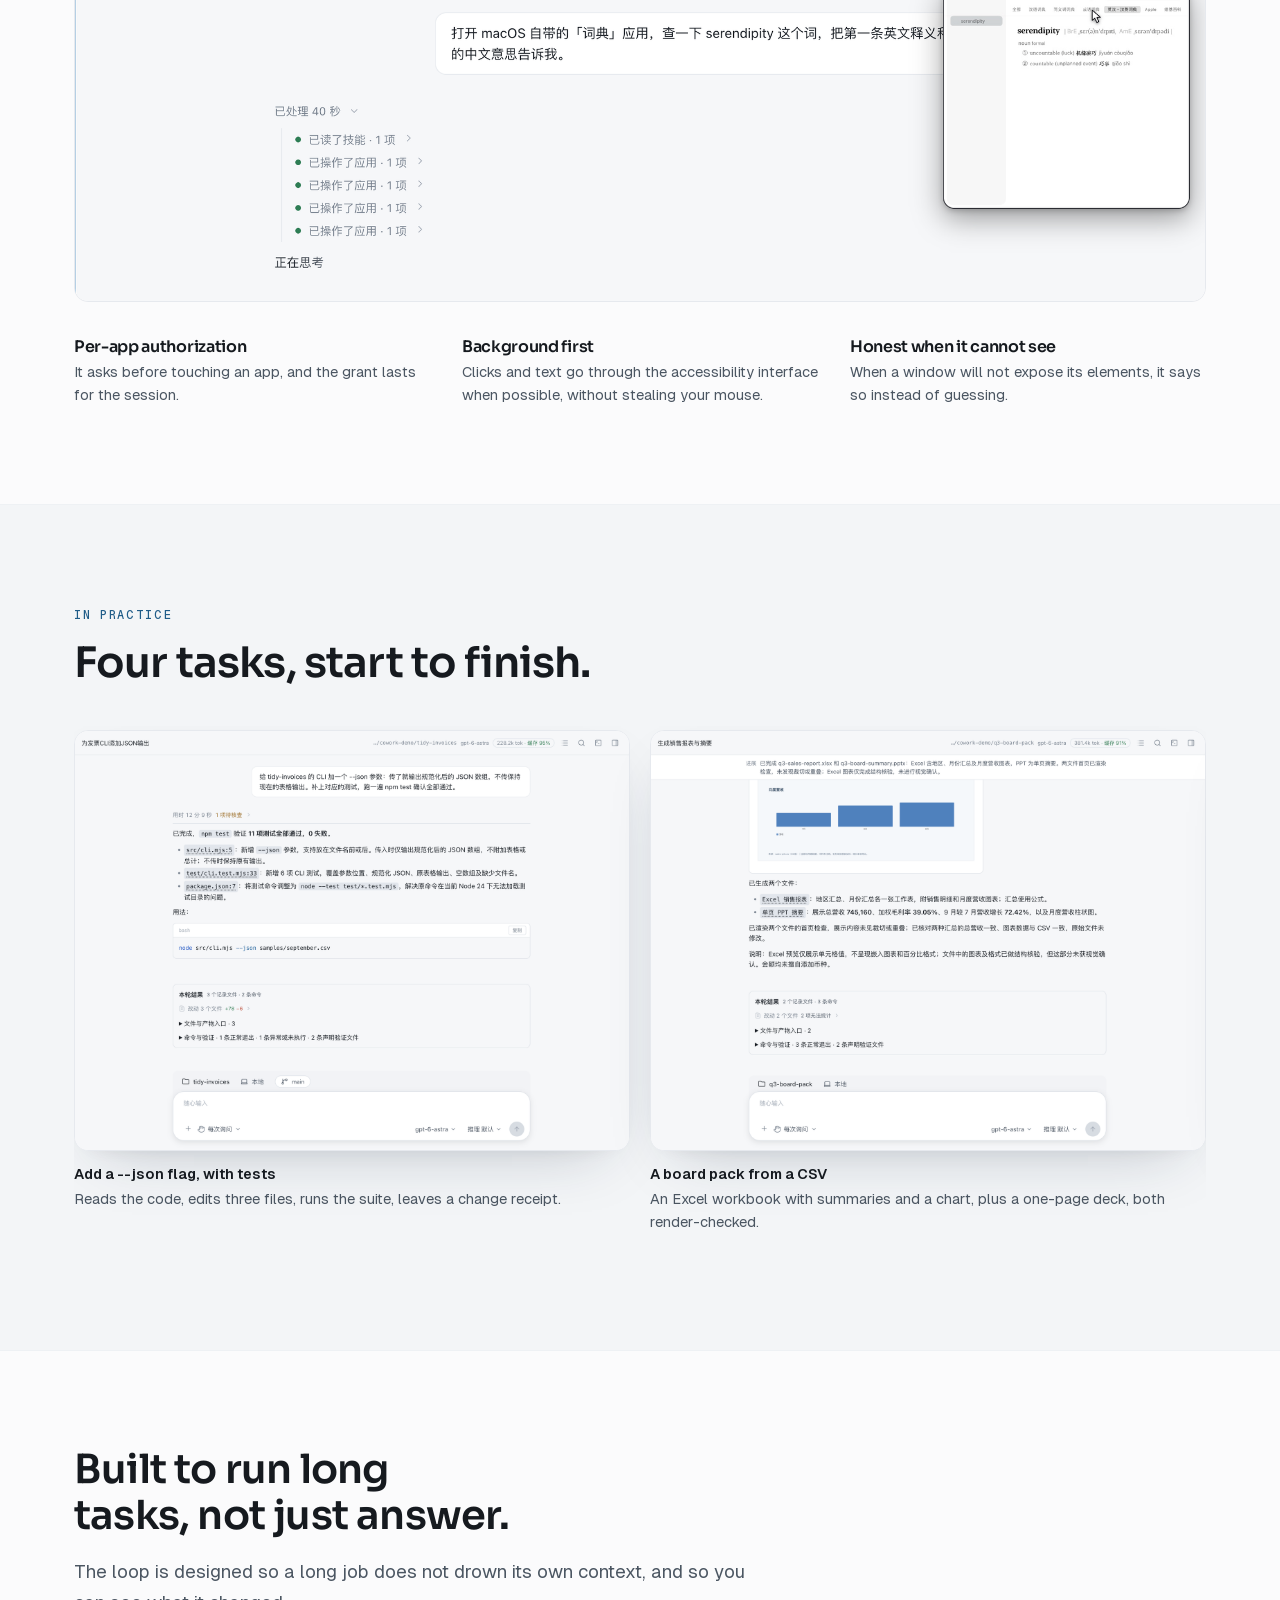
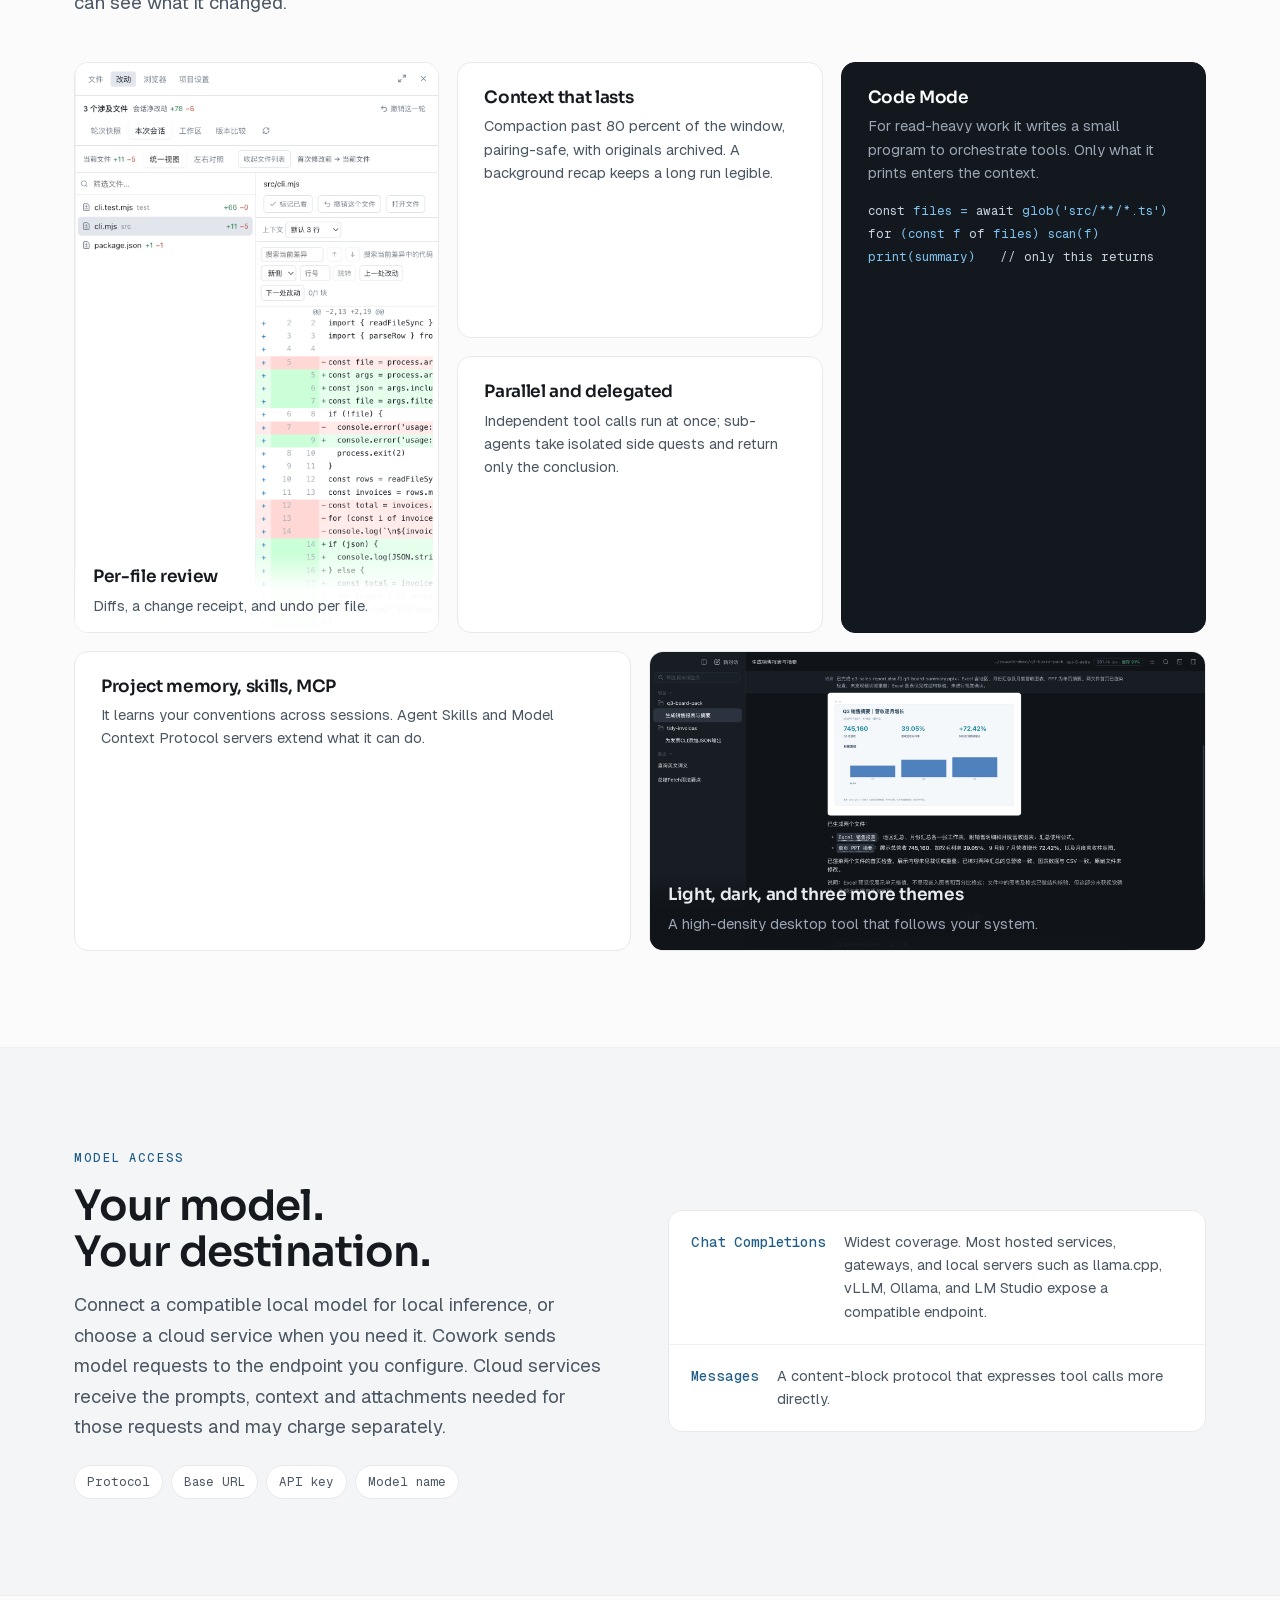
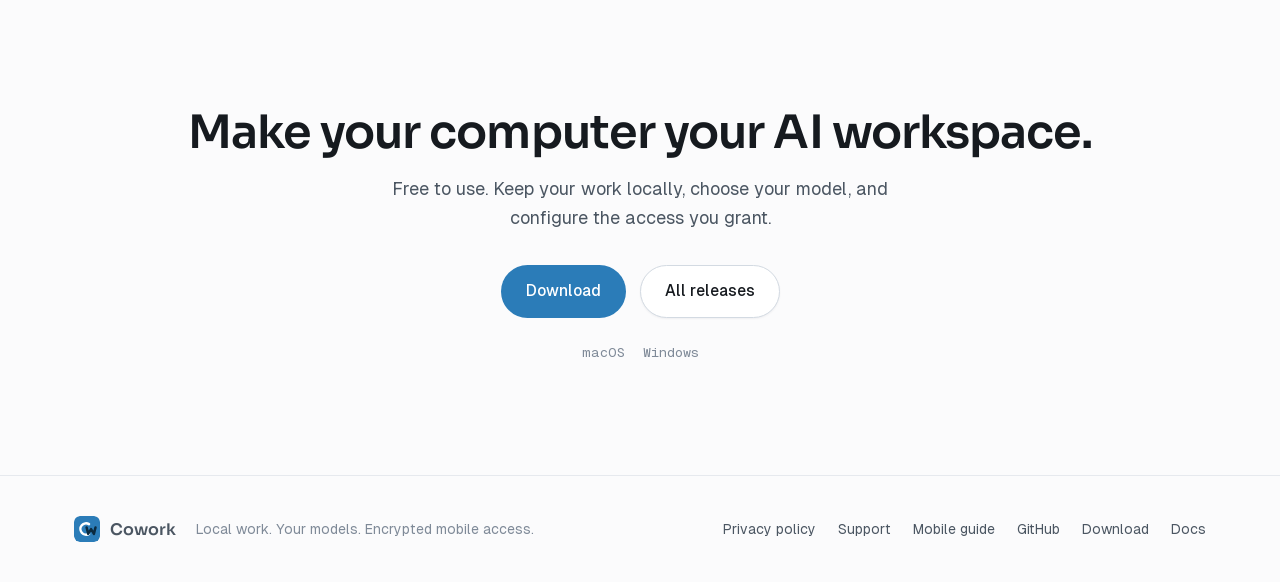
==== commit f7894430: "Use Cowork consistently across the public website Align English and Chinese branding on the landing," ====
--- a/docs/index.html
+++ b/docs/index.html
@@ -294,9 +294,9 @@
 <div class="progress" aria-hidden="true"></div>
 <header id="hdr">
   <div class="wrap nav">
-    <a class="brand" href="#top" aria-label="cowork">
+    <a class="brand" href="#top" aria-label="Cowork">
       <svg viewBox="0 0 128 128" aria-hidden="true"><rect width="128" height="128" rx="28" fill="#2b7cb8"/><path d="M74 40 A28 28 0 1 0 74 88" fill="none" stroke="#fff" stroke-width="12" stroke-linecap="round"/><path d="M62 56 L70 88 L84 64 L98 88 L106 56" fill="none" stroke="#0b2a3f" stroke-width="12" stroke-linecap="round" stroke-linejoin="round"/></svg>
-      cowork
+      Cowork
     </a>
     <nav class="nav-links">
       <a href="#features" data-t="nav.features">Features</a>
@@ -327,7 +327,7 @@
         <p class="hero-note reveal" data-d="3" data-t="hero.note">Free for macOS and Windows. iPhone and iPad app submitted to App Store review.</p>
       </div>
       <div class="hero-media reveal from-right" data-d="2">
-        <div class="shot tilt" data-tilt="2.5"><img src="assets/hero.png" width="2000" height="1250" alt="cowork after adding a --json flag to a command-line tool: the conversation on the left, the review panel with the diff on the right" /></div>
+        <div class="shot tilt" data-tilt="2.5"><img src="assets/hero.png" width="2000" height="1250" alt="Cowork after adding a --json flag to a command-line tool: the conversation on the left, the review panel with the diff on the right" /></div>
       </div>
     </div>
   </section>
@@ -364,7 +364,7 @@
   <section class="band mobile-band" id="mobile">
     <div class="wrap mobile-grid">
       <div class="mobile-copy reveal">
-        <span class="kicker" data-t="mobile.kicker">Cowork Agent · iPhone &amp; iPad</span>
+        <span class="kicker" style="text-transform:none" data-t="mobile.kicker">Cowork · iPhone &amp; iPad</span>
         <h2 class="h2" data-t="mobile.title">Keep your desktop work close.</h2>
         <p class="lede" data-t="mobile.body">Continue conversations, follow tasks, handle approvals and read authorized files from your phone or tablet. Your computer keeps running the tasks; the app gives you a way to stay involved.</p>
         <div class="mobile-security"><h3 data-t="mobile.encrypted.t">Encrypted from phone to computer</h3><p data-t="mobile.encrypted.b">TLS encryption and certificate verification protect the connection to your paired computer. With a configured relay, conversation and file contents remain inside that encrypted connection; the relay forwards ciphertext.</p></div>
@@ -378,8 +378,8 @@
         <p class="mobile-note" data-t="mobile.note">Requires a compatible computer, configured model service and device pairing. Keep the computer awake and online. Relay access requires iOS/iPadOS 17 or later; relay operators can observe connection metadata.</p>
       </div>
       <div class="mobile-shots reveal" data-d="1">
-        <figure><img src="assets/mobile-conversation-en.jpg" width="1320" height="2868" loading="lazy" data-mobile-scene="conversation" data-alt="mobile.image.conversation" alt="Cowork Agent on iPhone showing a project planning conversation with sample content" /><figcaption data-t="mobile.conversation">Continue a conversation</figcaption></figure>
-        <figure><img src="assets/mobile-approval-en.jpg" width="1320" height="2868" loading="lazy" data-mobile-scene="approval" data-alt="mobile.image.approval" alt="Cowork Agent on iPhone showing a request to save a sample project plan, with Allow once and Deny actions" /><figcaption data-t="mobile.approval">Handle the next decision</figcaption></figure>
+        <figure><img src="assets/mobile-conversation-en.jpg" width="1320" height="2868" loading="lazy" data-mobile-scene="conversation" data-alt="mobile.image.conversation" alt="Cowork on iPhone showing a project planning conversation with sample content" /><figcaption data-t="mobile.conversation">Continue a conversation</figcaption></figure>
+        <figure><img src="assets/mobile-approval-en.jpg" width="1320" height="2868" loading="lazy" data-mobile-scene="approval" data-alt="mobile.image.approval" alt="Cowork on iPhone showing a request to save a sample project plan, with Allow once and Deny actions" /><figcaption data-t="mobile.approval">Handle the next decision</figcaption></figure>
       </div>
     </div>
   </section>
@@ -462,7 +462,7 @@
           </ul>
         </div>
         <div class="feat-media scrub-rise" data-scrub>
-          <div class="shot"><img src="assets/feat-browser.png" width="2000" height="1513" alt="cowork with the embedded browser open on an MDN reference page while the conversation shows a three-point summary of it" loading="lazy" /></div>
+          <div class="shot"><img src="assets/feat-browser.png" width="2000" height="1513" alt="Cowork with the embedded browser open on an MDN reference page while the conversation shows a three-point summary of it" loading="lazy" /></div>
         </div>
       </div>
     </div>
@@ -550,7 +550,7 @@
 
 <footer>
   <div class="wrap foot">
-    <span class="brand"><svg viewBox="0 0 128 128" width="20" height="20" aria-hidden="true" style="border-radius:6px"><rect width="128" height="128" rx="28" fill="#2b7cb8"/><path d="M74 40 A28 28 0 1 0 74 88" fill="none" stroke="#fff" stroke-width="12" stroke-linecap="round"/><path d="M62 56 L70 88 L84 64 L98 88 L106 56" fill="none" stroke="#0b2a3f" stroke-width="12" stroke-linecap="round" stroke-linejoin="round"/></svg>cowork</span>
+    <span class="brand"><svg viewBox="0 0 128 128" width="20" height="20" aria-hidden="true" style="border-radius:6px"><rect width="128" height="128" rx="28" fill="#2b7cb8"/><path d="M74 40 A28 28 0 1 0 74 88" fill="none" stroke="#fff" stroke-width="12" stroke-linecap="round"/><path d="M62 56 L70 88 L84 64 L98 88 L106 56" fill="none" stroke="#0b2a3f" stroke-width="12" stroke-linecap="round" stroke-linejoin="round"/></svg>Cowork</span>
     <span data-t="foot.tag" style="color:var(--ink-3)">Local work. Your models. Encrypted mobile access.</span>
     <div class="foot-links">
       <a href="/mobile/privacy/" data-t="foot.privacy">Privacy policy</a>
@@ -642,7 +642,7 @@
     "privacy.control.b":["Pair a phone explicitly, then decide which projects it can access and what it may do. Device access can be revoked from the computer.", "手机需要先配对，再由电脑授予项目和操作权限。允许看什么、做什么，由你决定，也可从电脑撤销设备访问。"],
     "privacy.note":["Updates, downloads and website visits involve connection metadata. Desktop update checks also send a random installation identifier and app version, without conversation or file content.", "更新、下载和网站访问涉及连接元数据；桌面更新检查还会发送随机安装标识与版本号，不包含会话或文件内容。"],
     "privacy.link":["Read the privacy policy", "查看隐私政策"],
-    "mobile.kicker":["Cowork Agent · iPhone & iPad", "Cowork Agent · iPhone 与 iPad"],
+    "mobile.kicker":["Cowork · iPhone & iPad", "Cowork · iPhone 与 iPad"],
     "mobile.title":["Keep your desktop work close.", "离开电脑，工作仍在手边。"],
     "mobile.body":["Continue conversations, follow tasks, handle approvals and read authorized files from your phone or tablet. Your computer keeps running the tasks; the app gives you a way to stay involved.", "用手机或平板继续会话、跟进任务、处理批准，并查看获授权的文件。任务仍由自己的电脑执行，你可以随时接着处理。"],
     "mobile.encrypted.t":["Encrypted from phone to computer", "手机与电脑之间，加密传输"],
@@ -655,8 +655,8 @@
     "mobile.note":["Requires a compatible computer, configured model service and device pairing. Keep the computer awake and online. Relay access requires iOS/iPadOS 17 or later; relay operators can observe connection metadata.", "需配合兼容电脑、已配置的模型服务和设备配对使用，电脑需保持唤醒并联网。中继连接要求 iOS／iPadOS 17 及以上；中继运营方可见连接元数据。"],
     "mobile.conversation":["Continue a conversation", "继续电脑上的会话"],
     "mobile.approval":["Handle the next decision", "处理需要你确认的操作"],
-    "mobile.image.conversation":["Cowork Agent on iPhone showing a project planning conversation with sample content", "Cowork Agent iPhone 界面：使用示例内容展示项目规划会话"],
-    "mobile.image.approval":["Cowork Agent on iPhone showing a request to save a sample project plan, with Allow once and Deny actions", "Cowork Agent iPhone 界面：保存示例项目计划的批准请求，可允许一次或拒绝"],
+    "mobile.image.conversation":["Cowork on iPhone showing a project planning conversation with sample content", "Cowork iPhone 界面：使用示例内容展示项目规划会话"],
+    "mobile.image.approval":["Cowork on iPhone showing a request to save a sample project plan, with Allow once and Deny actions", "Cowork iPhone 界面：保存示例项目计划的批准请求，可允许一次或拒绝"],
     "meta.title":["Cowork — Local work. Your models. Encrypted mobile access.", "Cowork — 本地工作，自选模型，手机加密连接"],
     "meta.description":["A desktop AI agent that keeps conversations and files on your computer. Choose local or cloud models and connect your iPhone or iPad over an encrypted connection. iOS app submitted for review.", "Cowork 在自己的电脑上处理文件、代码和日常任务，工作内容不托管到 Cowork 云端。自选本地或云端模型，手机通过加密连接继续电脑上的工作。iOS 应用已提交审核。"],
   };
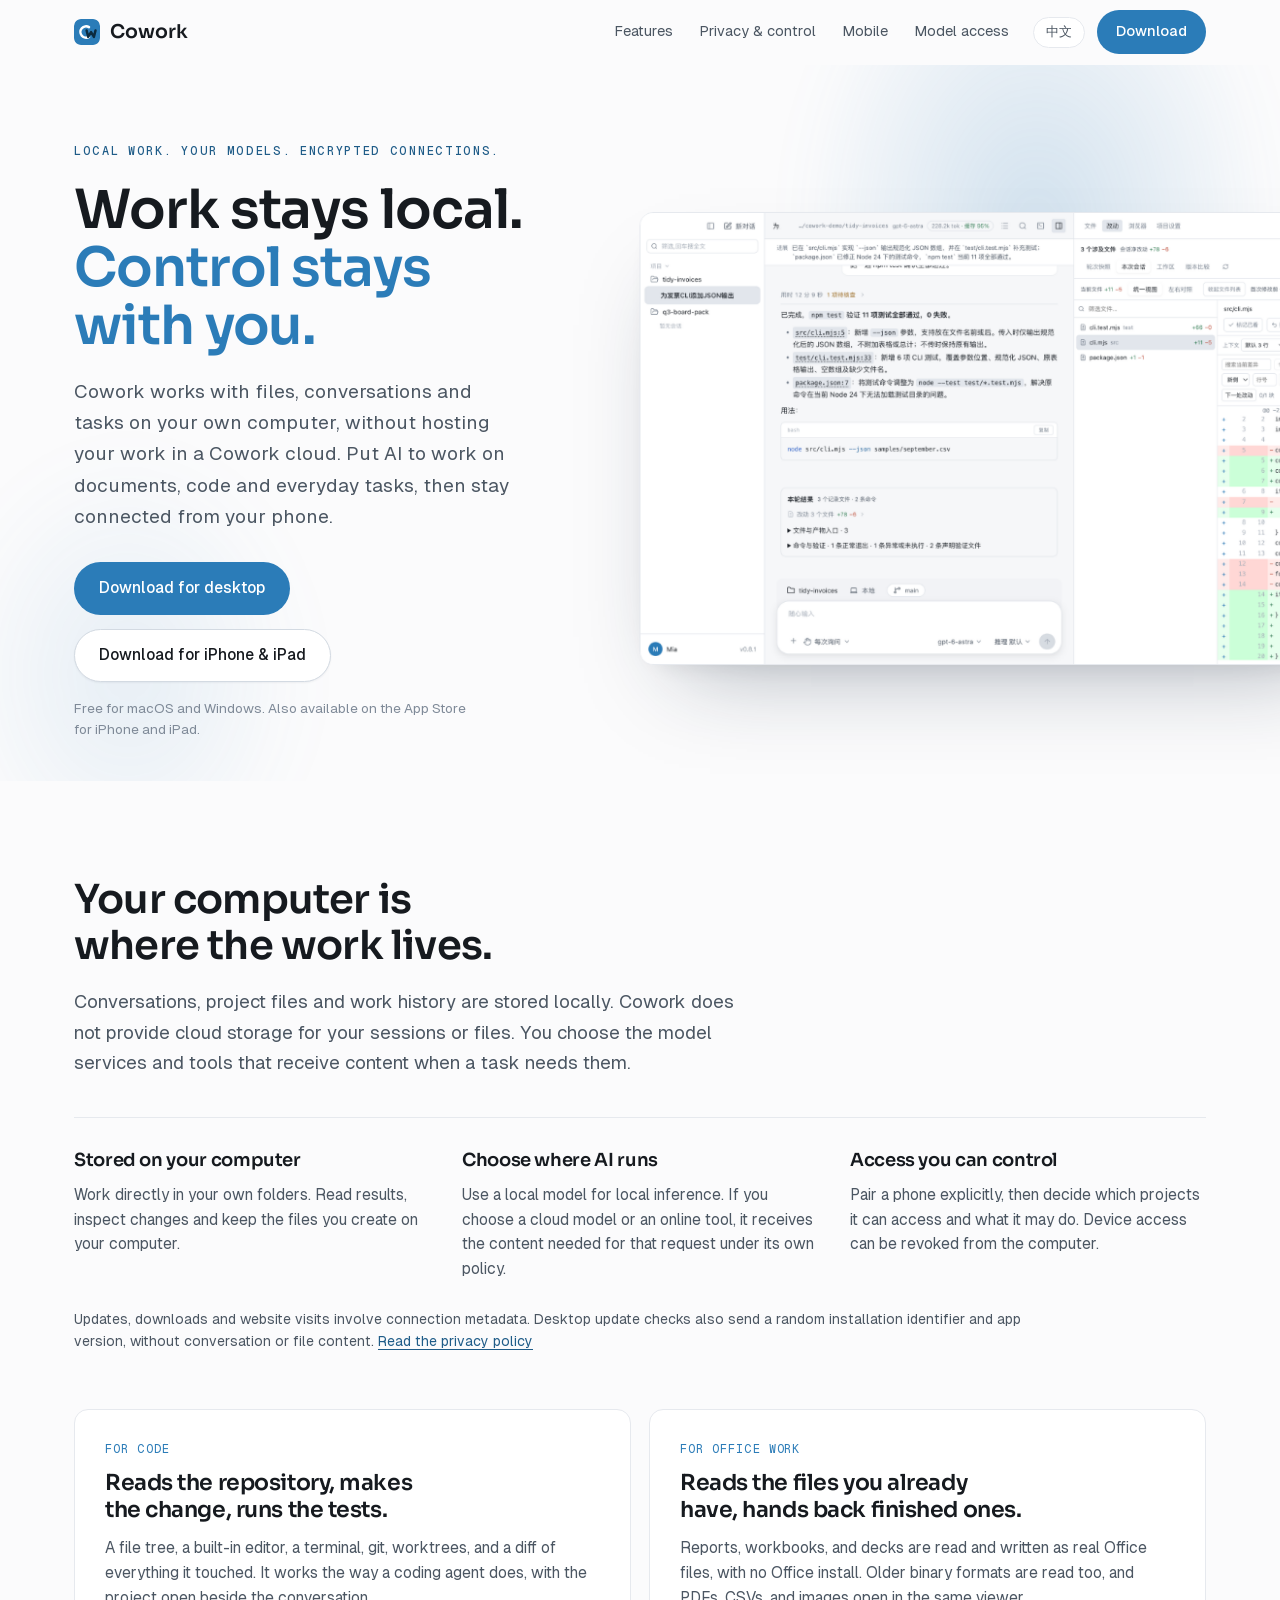
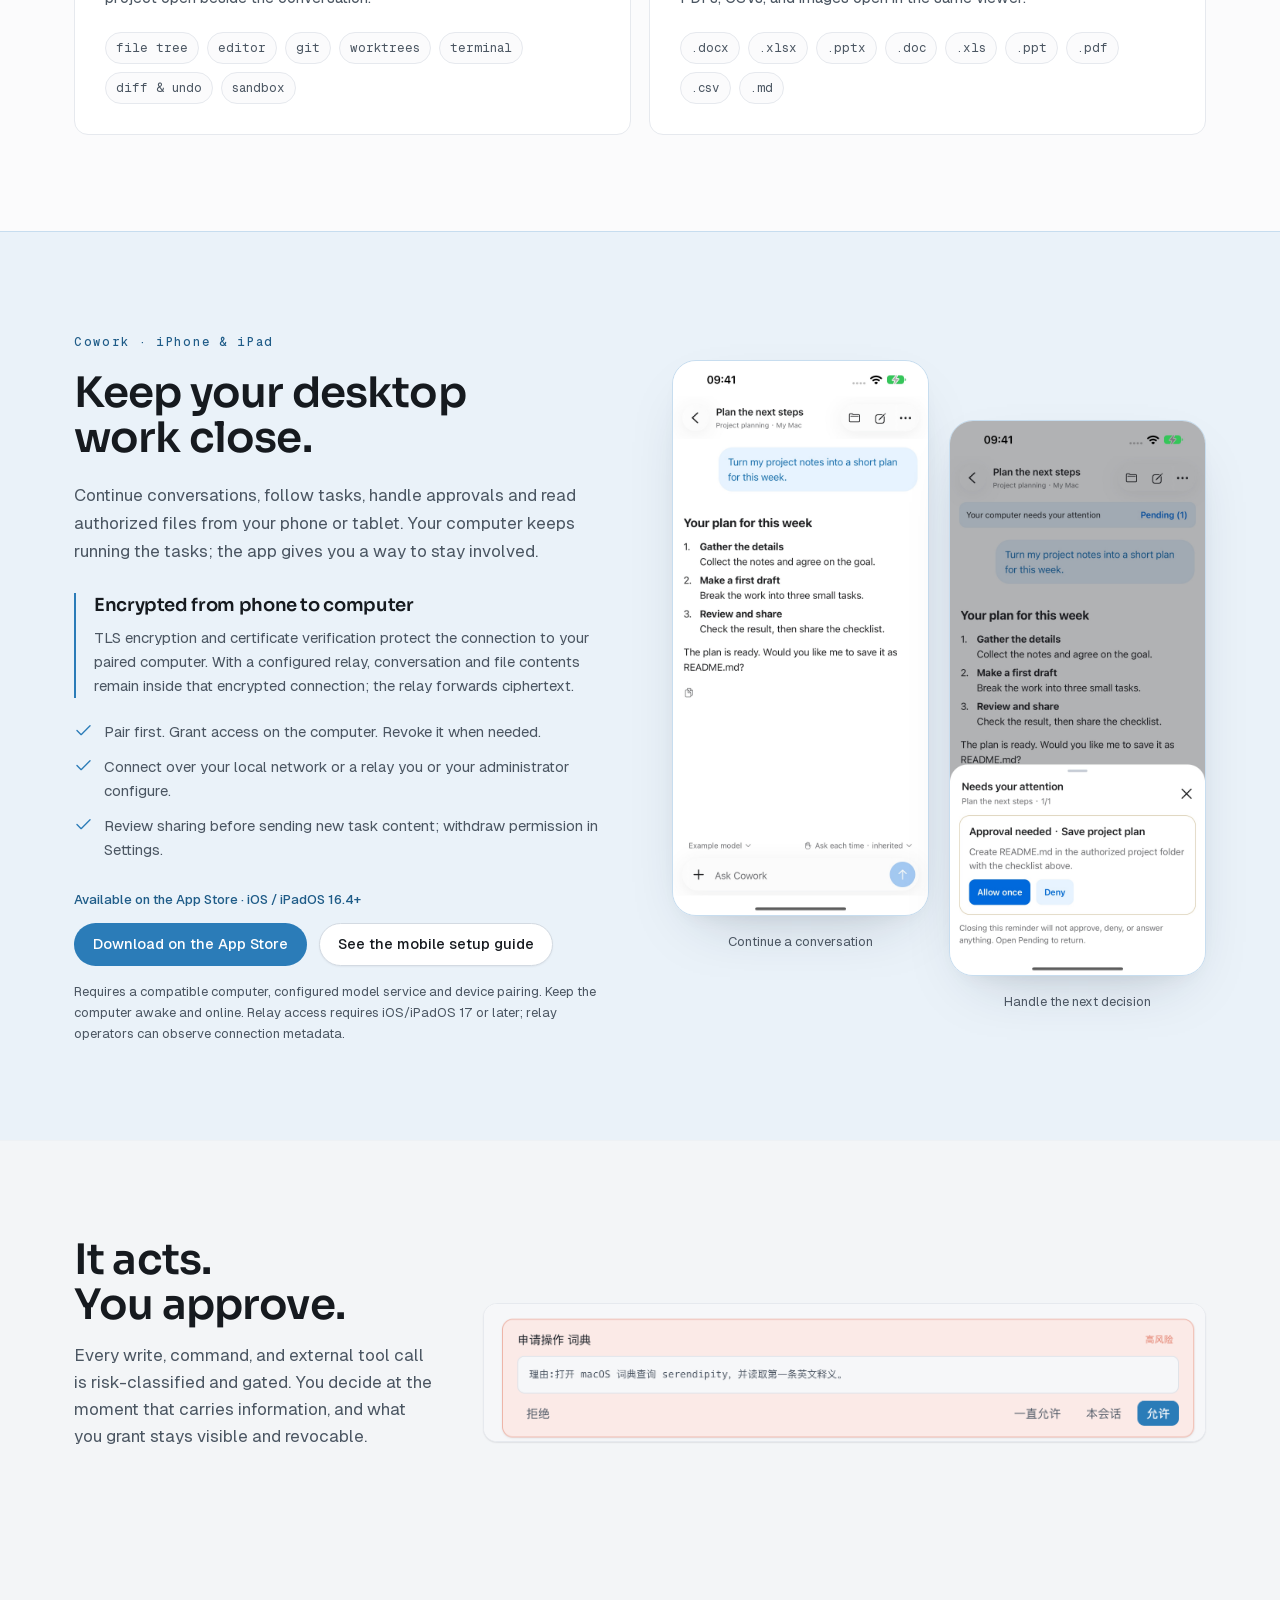
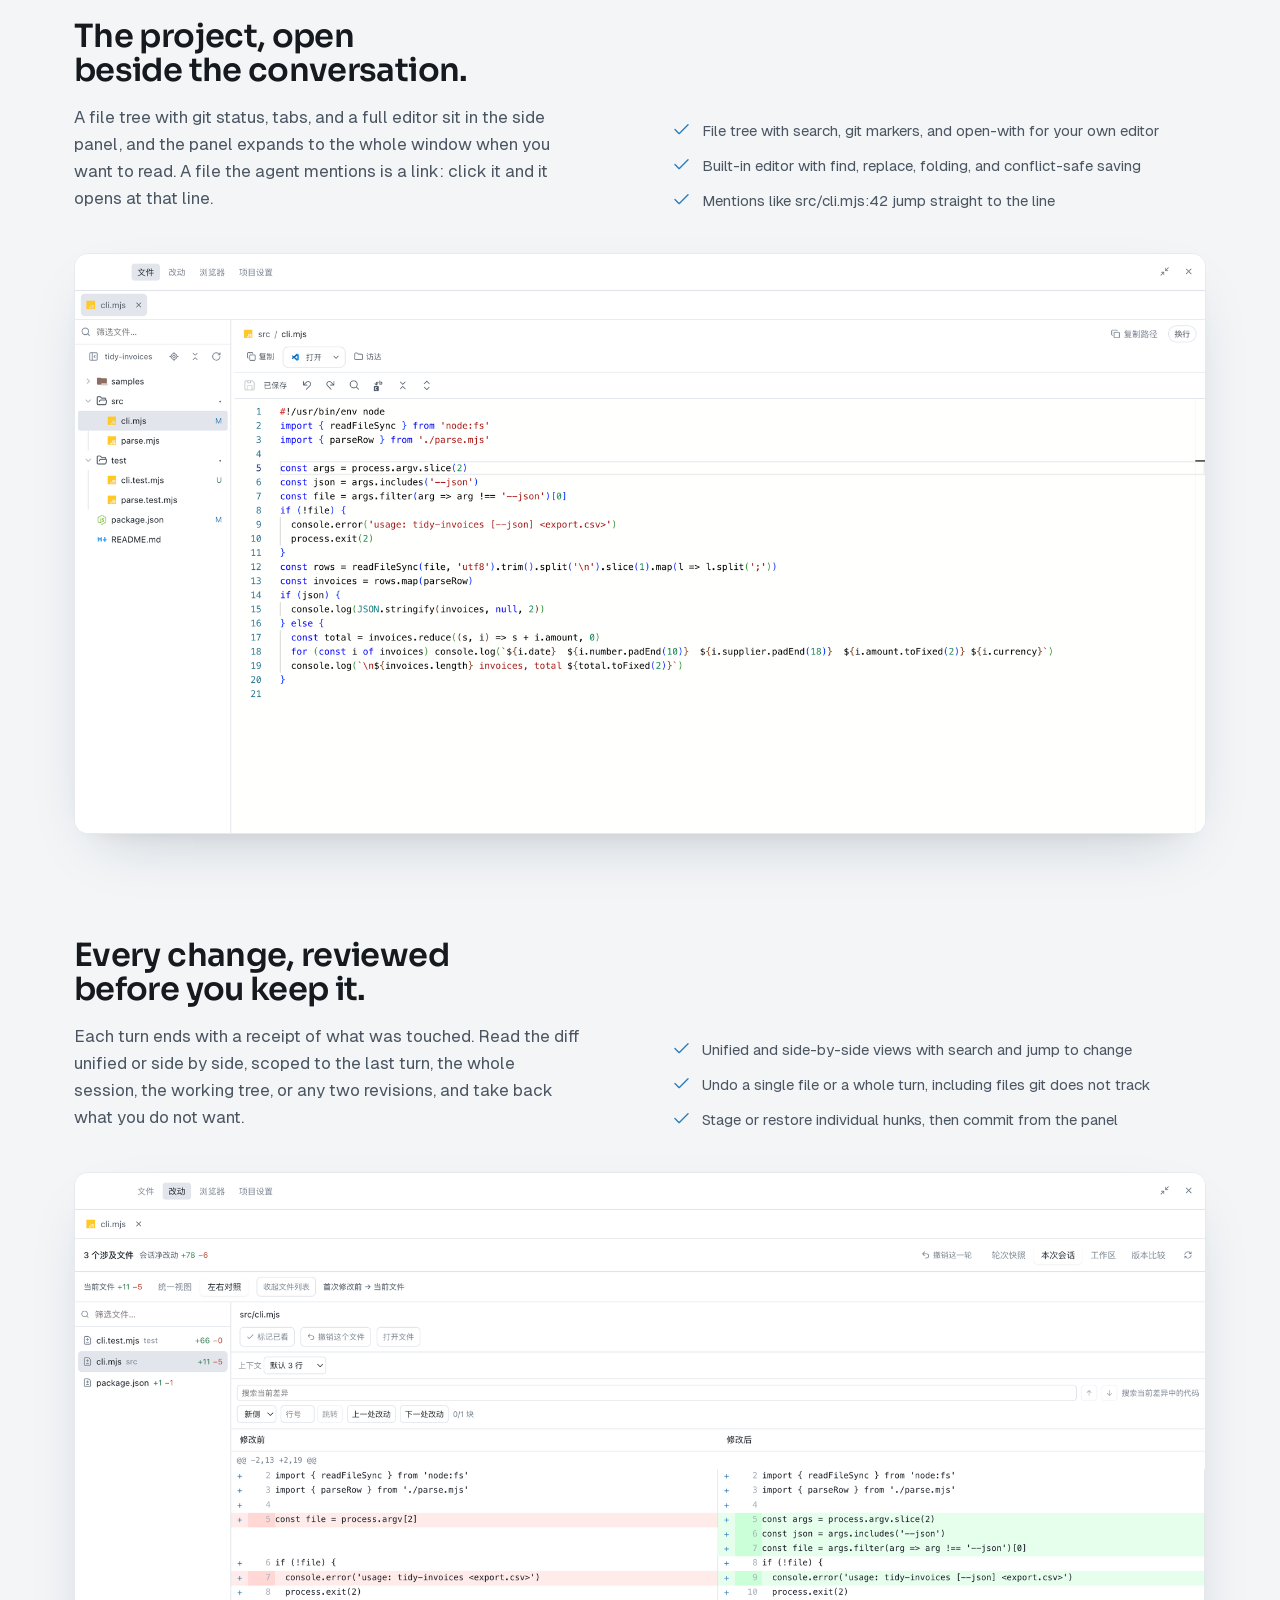
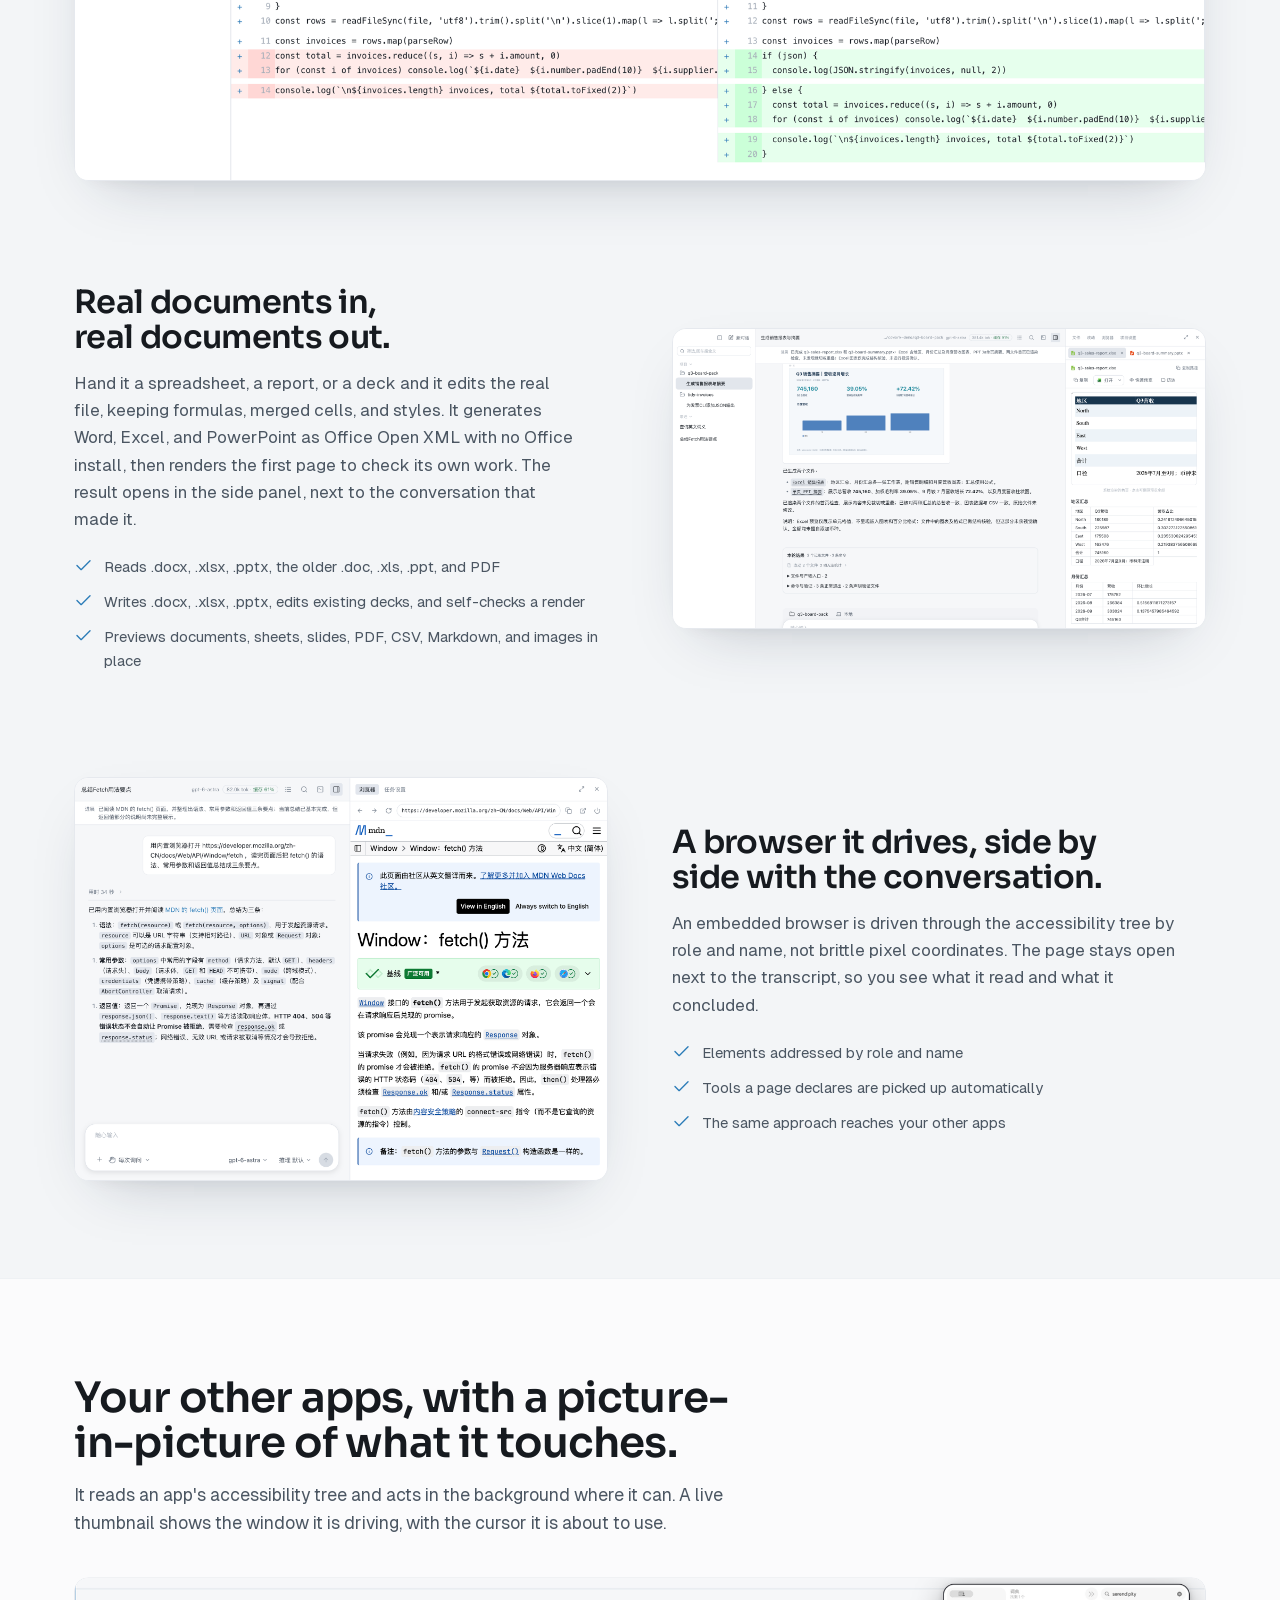
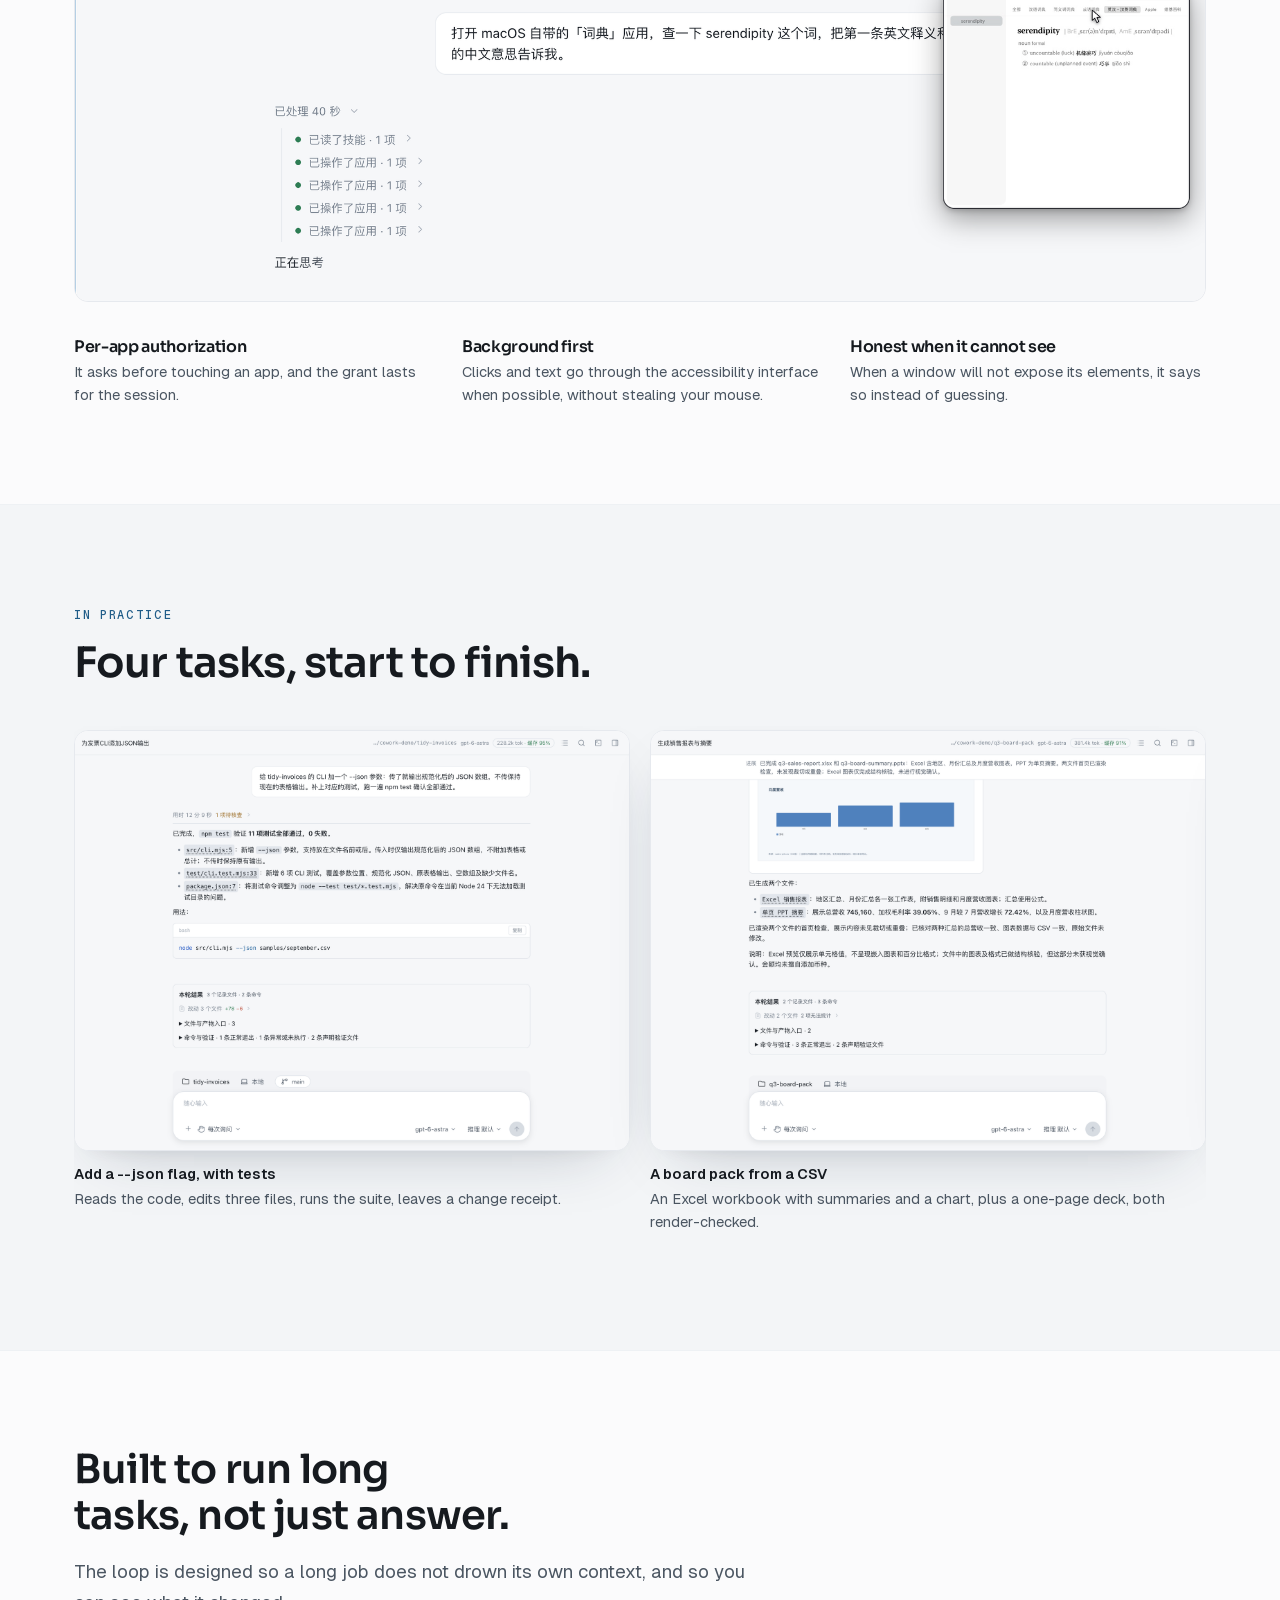
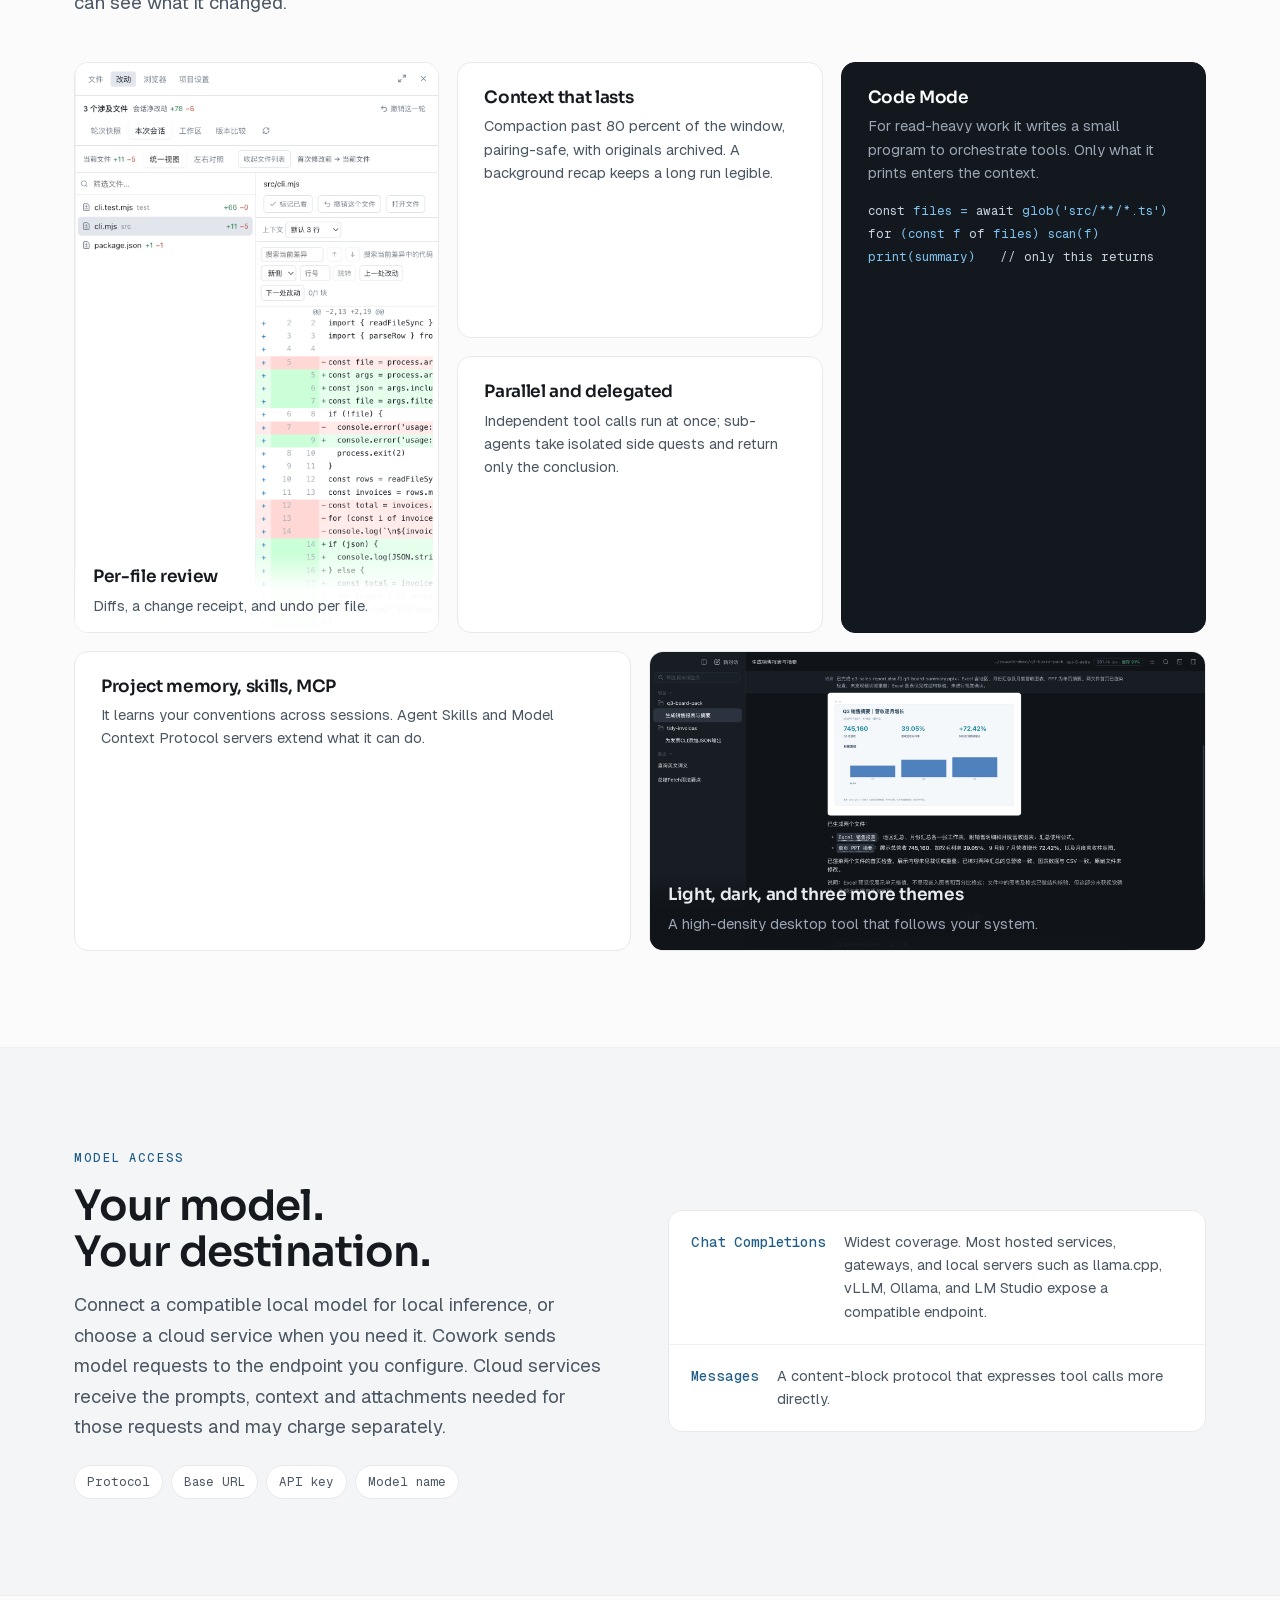
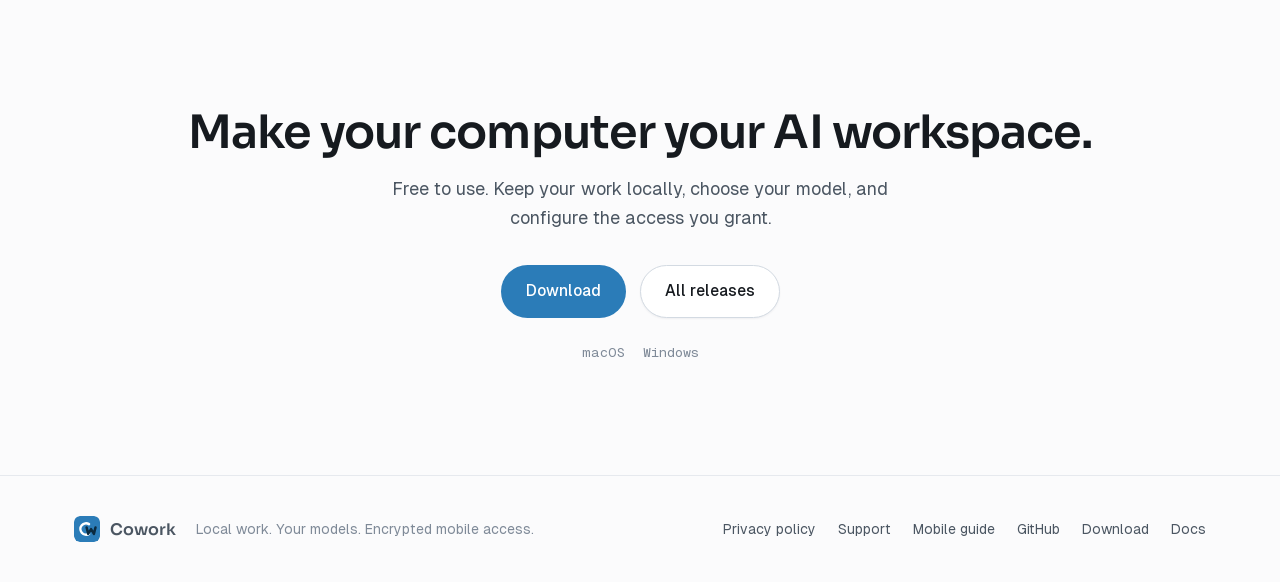
==== commit f08c351b: "Add the public iPhone and iPad App Store download Replace review-pending copy with public availabili" ====
--- a/docs/index.html
+++ b/docs/index.html
@@ -5,12 +5,12 @@
 <meta name="viewport" content="width=device-width, initial-scale=1" />
 <meta name="color-scheme" content="light" />
 <title>Cowork — Local work. Your models. Encrypted mobile access.</title>
-<meta name="description" content="A desktop AI agent that keeps conversations and files on your computer. Choose local or cloud models and connect your iPhone or iPad over an encrypted connection. iOS app submitted for review." />
+<meta name="description" content="A desktop AI agent that keeps conversations and files on your computer. Choose local or cloud models and connect your iPhone or iPad over an encrypted connection. Available on the App Store for iPhone and iPad." />
 <link rel="canonical" href="https://coworkagent.top/" />
 <meta property="og:type" content="website" />
 <meta property="og:url" content="https://coworkagent.top/" />
 <meta property="og:title" content="Cowork — Local work. Your models. Encrypted mobile access." />
-<meta property="og:description" content="A desktop AI agent that keeps conversations and files on your computer. Choose local or cloud models and connect your iPhone or iPad over an encrypted connection. iOS app submitted for review." />
+<meta property="og:description" content="A desktop AI agent that keeps conversations and files on your computer. Choose local or cloud models and connect your iPhone or iPad over an encrypted connection. Available on the App Store for iPhone and iPad." />
 <link rel="icon" href="data:image/svg+xml,%3Csvg xmlns='http://www.w3.org/2000/svg' viewBox='0 0 128 128'%3E%3Crect width='128' height='128' rx='28' fill='%232b7cb8'/%3E%3Cpath d='M74 40 A28 28 0 1 0 74 88' fill='none' stroke='%23fff' stroke-width='12' stroke-linecap='round'/%3E%3Cpath d='M62 56 L70 88 L84 64 L98 88 L106 56' fill='none' stroke='%230b2a3f' stroke-width='12' stroke-linecap='round' stroke-linejoin='round'/%3E%3C/svg%3E" />
 
 <style>
@@ -278,6 +278,7 @@
   .mobile-security{border-left:2px solid var(--accent);padding-left:18px;margin-top:28px}
   .mobile-security h3{font-size:18px;line-height:1.4}
   .mobile-security p{margin-top:8px;color:var(--ink-2);font-size:15px}
+  .mobile-actions{display:flex; flex-wrap:wrap; gap:12px}
   .mobile-status{margin:28px 0 12px;font-size:13px;font-weight:500;color:var(--accent-ink)}
   .mobile-note{margin-top:16px;color:var(--ink-2);font-size:13px;max-width:64ch}
   .mobile-shots{display:grid;grid-template-columns:repeat(2,minmax(0,1fr));gap:20px;align-items:start}
@@ -322,9 +323,9 @@
         <p class="lede reveal" data-d="2" data-t="hero.sub">Cowork works with files, conversations and tasks on your own computer, without hosting your work in a Cowork cloud. Put AI to work on documents, code and everyday tasks, then stay connected from your phone.</p>
         <div class="hero-actions reveal" data-d="3">
           <a class="btn btn-primary btn-lg" href="download/" data-t="hero.cta1">Download for desktop</a>
-          <a class="btn btn-ghost btn-lg" href="#mobile" data-t="hero.cta2">Meet Cowork for mobile</a>
-        </div>
-        <p class="hero-note reveal" data-d="3" data-t="hero.note">Free for macOS and Windows. iPhone and iPad app submitted to App Store review.</p>
+          <a class="btn btn-ghost btn-lg" href="https://apps.apple.com/us/app/cowork-agent/id6816690478" data-app-store data-t="hero.cta2">Download for iPhone & iPad</a>
+        </div>
+        <p class="hero-note reveal" data-d="3" data-t="hero.note">Free for macOS and Windows. Also available on the App Store for iPhone and iPad.</p>
       </div>
       <div class="hero-media reveal from-right" data-d="2">
         <div class="shot tilt" data-tilt="2.5"><img src="assets/hero.png" width="2000" height="1250" alt="Cowork after adding a --json flag to a command-line tool: the conversation on the left, the review panel with the diff on the right" /></div>
@@ -373,8 +374,9 @@
           <li data-i="check"><span data-t="mobile.connection">Connect over your local network or a relay you or your administrator configure.</span></li>
           <li data-i="check"><span data-t="mobile.consent">Review sharing before sending new task content; withdraw permission in Settings.</span></li>
         </ul>
-        <p class="mobile-status" data-t="mobile.status">Submitted to App Store review · Not yet publicly available</p>
-        <a class="btn btn-ghost" href="/mobile/help/" data-local data-t="mobile.guide">See the mobile setup guide</a>
+        <p class="mobile-status" data-t="mobile.status">Available on the App Store · iOS / iPadOS 16.4+</p>
+        <div class="mobile-actions"><a class="btn btn-primary" href="https://apps.apple.com/us/app/cowork-agent/id6816690478" data-app-store data-t="mobile.download">Download on the App Store</a>
+          <a class="btn btn-ghost" href="/mobile/help/" data-local data-t="mobile.guide">See the mobile setup guide</a></div>
         <p class="mobile-note" data-t="mobile.note">Requires a compatible computer, configured model service and device pairing. Keep the computer awake and online. Relay access requires iOS/iPadOS 17 or later; relay operators can observe connection metadata.</p>
       </div>
       <div class="mobile-shots reveal" data-d="1">
@@ -563,6 +565,7 @@
   </div>
 </footer>
 
+<script src="app-store.js"></script>
 <script>
 (function(){
   var CHECK = '<svg viewBox="0 0 256 256" fill="none" stroke="currentColor" stroke-width="18" stroke-linecap="round" stroke-linejoin="round"><path d="M40 128l56 56 120-120"/></svg>';
@@ -573,8 +576,8 @@
     'hero.kicker':["Local work. Your models. Encrypted connections.", "本地运行 · 自选模型 · 加密连接"],
     'hero.title':["Work stays local.<br><em>Control stays with you.</em>", "工作在本地，<br><em>掌控在你手中。</em>"],
     'hero.sub':["Cowork works with files, conversations and tasks on your own computer, without hosting your work in a Cowork cloud. Put AI to work on documents, code and everyday tasks, then stay connected from your phone.", "文件、会话和任务在自己的电脑上管理，不托管到 Cowork 云端。让 AI 处理文档、代码和日常事务，再从手机继续跟进。"],
-    'hero.cta1':["Download for desktop", "下载桌面版"],'hero.cta2':["Meet Cowork for mobile", "了解手机端"],
-    'hero.note':["Free for macOS and Windows. iPhone and iPad app submitted to App Store review.", "macOS 和 Windows 免费使用。iPhone／iPad 应用已提交 App Store 审核。"],
+    'hero.cta1':["Download for desktop", "下载桌面版"],'hero.cta2':["Download for iPhone & iPad", "下载 iPhone／iPad 版"],
+    'hero.note':["Free for macOS and Windows. Also available on the App Store for iPhone and iPad.", "macOS 和 Windows 免费使用。iPhone／iPad 版已在 App Store 上架。"],
     'intro.title':["Your computer is where the work lives.", "自己的电脑，就是工作的中心。"],
     'intro.body':["Conversations, project files and work history are stored locally. Cowork does not provide cloud storage for your sessions or files. You choose the model services and tools that receive content when a task needs them.", "会话、项目文件和工作记录保存在本地。Cowork 不提供会话或文件的云端托管；执行任务需要调用哪些模型和工具，由你选择和配置。"],
     'safe.title':['It acts. You approve.','它来动手，你来拍板。'],
@@ -650,7 +653,8 @@
     "mobile.permissions":["Pair first. Grant access on the computer. Revoke it when needed.", "先配对，再在电脑确认权限；需要时可撤销访问。"],
     "mobile.connection":["Connect over your local network or a relay you or your administrator configure.", "支持局域网直连，也可使用你或管理员配置的中继。"],
     "mobile.consent":["Review sharing before sending new task content; withdraw permission in Settings.", "发送新任务内容前确认数据共享，也可在设置中撤回同意。"],
-    "mobile.status":["Submitted to App Store review · Not yet publicly available", "已提交 App Store 审核 · 尚未正式上架"],
+    "mobile.status":["Available on the App Store · iOS / iPadOS 16.4+", "已在 App Store 上架 · iOS／iPadOS 16.4 及以上"],
+    "mobile.download":["Download on the App Store", "前往 App Store 下载"],
     "mobile.guide":["See the mobile setup guide", "查看手机端连接指南"],
     "mobile.note":["Requires a compatible computer, configured model service and device pairing. Keep the computer awake and online. Relay access requires iOS/iPadOS 17 or later; relay operators can observe connection metadata.", "需配合兼容电脑、已配置的模型服务和设备配对使用，电脑需保持唤醒并联网。中继连接要求 iOS／iPadOS 17 及以上；中继运营方可见连接元数据。"],
     "mobile.conversation":["Continue a conversation", "继续电脑上的会话"],
@@ -658,7 +662,7 @@
     "mobile.image.conversation":["Cowork on iPhone showing a project planning conversation with sample content", "Cowork iPhone 界面：使用示例内容展示项目规划会话"],
     "mobile.image.approval":["Cowork on iPhone showing a request to save a sample project plan, with Allow once and Deny actions", "Cowork iPhone 界面：保存示例项目计划的批准请求，可允许一次或拒绝"],
     "meta.title":["Cowork — Local work. Your models. Encrypted mobile access.", "Cowork — 本地工作，自选模型，手机加密连接"],
-    "meta.description":["A desktop AI agent that keeps conversations and files on your computer. Choose local or cloud models and connect your iPhone or iPad over an encrypted connection. iOS app submitted for review.", "Cowork 在自己的电脑上处理文件、代码和日常任务，工作内容不托管到 Cowork 云端。自选本地或云端模型，手机通过加密连接继续电脑上的工作。iOS 应用已提交审核。"],
+    "meta.description":["A desktop AI agent that keeps conversations and files on your computer. Choose local or cloud models and connect your iPhone or iPad over an encrypted connection. Available on the App Store for iPhone and iPad.", "Cowork 在自己的电脑上处理文件、代码和日常任务，工作内容不托管到 Cowork 云端。自选本地或云端模型，手机通过加密连接继续电脑上的工作。iPhone 和 iPad 版已在 App Store 上架。"],
   };
   var HTML_KEYS = {'hero.title':1};
   function apply(lang){
@@ -666,6 +670,7 @@
     document.documentElement.lang = lang==='zh'?'zh-CN':'en';
     document.querySelectorAll('[data-t]').forEach(function(el){ var v = T[el.getAttribute('data-t')]; if(!v) return; if(HTML_KEYS[el.getAttribute('data-t')]) el.innerHTML = v[i]; else el.textContent = v[i]; });
     document.getElementById('lang').textContent = lang==='zh'?'EN':'中文';
+    CoworkAppStore.apply(lang);
     document.title = T['meta.title'][i];
     document.querySelector('meta[name="description"]').content = T['meta.description'][i];
     document.querySelector('meta[property="og:title"]').content = T['meta.title'][i];
